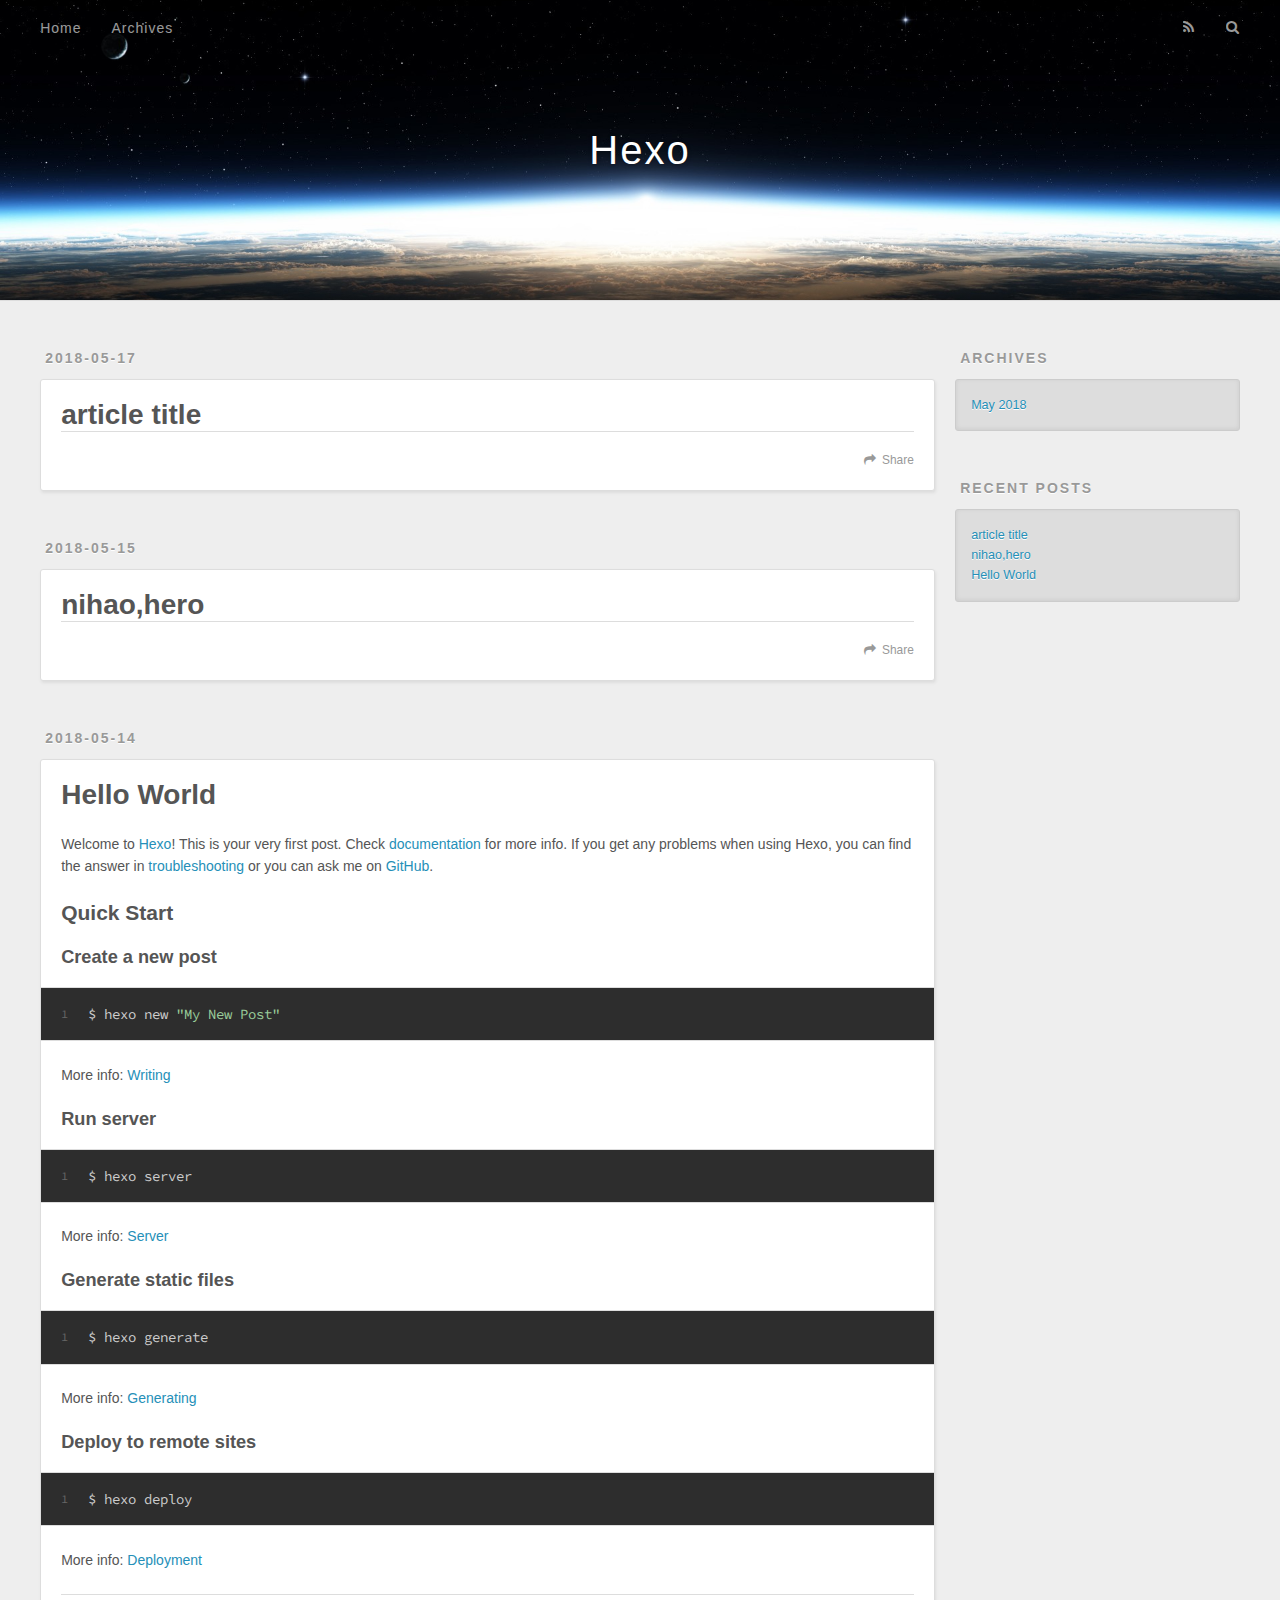
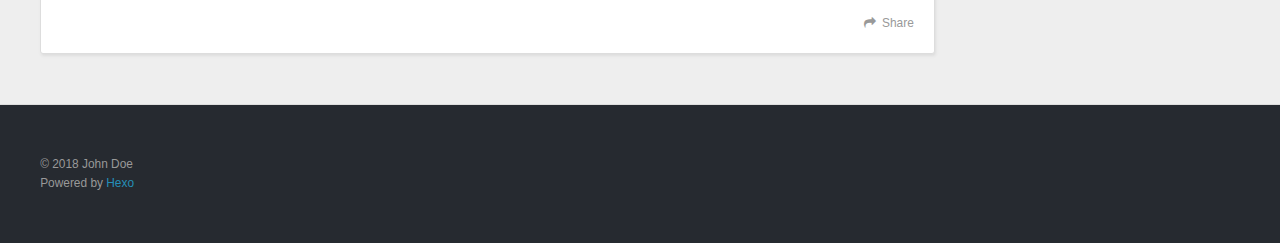
==== index.html @ 4dc3eb7e "Site updated: 2018-05-17 21:35:41" ====
<!DOCTYPE html>
<html>
<head>
  <meta charset="utf-8">
  
  <title>Hexo</title>
  <meta name="viewport" content="width=device-width, initial-scale=1, maximum-scale=1">
  <meta property="og:type" content="website">
<meta property="og:title" content="Hexo">
<meta property="og:url" content="http://yoursite.com/index.html">
<meta property="og:site_name" content="Hexo">
<meta property="og:locale" content="default">
<meta name="twitter:card" content="summary">
<meta name="twitter:title" content="Hexo">
  
    <link rel="alternate" href="/atom.xml" title="Hexo" type="application/atom+xml">
  
  
    <link rel="icon" href="/favicon.png">
  
  
    <link href="//fonts.googleapis.com/css?family=Source+Code+Pro" rel="stylesheet" type="text/css">
  
  <link rel="stylesheet" href="/css/style.css">
  

</head>

<body>
  <div id="container">
    <div id="wrap">
      <header id="header">
  <div id="banner"></div>
  <div id="header-outer" class="outer">
    <div id="header-title" class="inner">
      <h1 id="logo-wrap">
        <a href="/" id="logo">Hexo</a>
      </h1>
      
    </div>
    <div id="header-inner" class="inner">
      <nav id="main-nav">
        <a id="main-nav-toggle" class="nav-icon"></a>
        
          <a class="main-nav-link" href="/">Home</a>
        
          <a class="main-nav-link" href="/archives">Archives</a>
        
      </nav>
      <nav id="sub-nav">
        
          <a id="nav-rss-link" class="nav-icon" href="/atom.xml" title="RSS Feed"></a>
        
        <a id="nav-search-btn" class="nav-icon" title="Search"></a>
      </nav>
      <div id="search-form-wrap">
        <form action="//google.com/search" method="get" accept-charset="UTF-8" class="search-form"><input type="search" name="q" class="search-form-input" placeholder="Search"><button type="submit" class="search-form-submit">&#xF002;</button><input type="hidden" name="sitesearch" value="http://yoursite.com"></form>
      </div>
    </div>
  </div>
</header>
      <div class="outer">
        <section id="main">
  
    <article id="post-article-title" class="article article-type-post" itemscope itemprop="blogPost">
  <div class="article-meta">
    <a href="/2018/05/17/article-title/" class="article-date">
  <time datetime="2018-05-17T12:07:05.000Z" itemprop="datePublished">2018-05-17</time>
</a>
    
  </div>
  <div class="article-inner">
    
    
      <header class="article-header">
        
  
    <h1 itemprop="name">
      <a class="article-title" href="/2018/05/17/article-title/">article title</a>
    </h1>
  

      </header>
    
    <div class="article-entry" itemprop="articleBody">
      
        
      
    </div>
    <footer class="article-footer">
      <a data-url="http://yoursite.com/2018/05/17/article-title/" data-id="cjhakqesa0000q4u6wjtp9sac" class="article-share-link">Share</a>
      
      
    </footer>
  </div>
  
</article>


  
    <article id="post-nihao-hero" class="article article-type-post" itemscope itemprop="blogPost">
  <div class="article-meta">
    <a href="/2018/05/15/nihao-hero/" class="article-date">
  <time datetime="2018-05-14T16:32:30.000Z" itemprop="datePublished">2018-05-15</time>
</a>
    
  </div>
  <div class="article-inner">
    
    
      <header class="article-header">
        
  
    <h1 itemprop="name">
      <a class="article-title" href="/2018/05/15/nihao-hero/">nihao,hero</a>
    </h1>
  

      </header>
    
    <div class="article-entry" itemprop="articleBody">
      
        
      
    </div>
    <footer class="article-footer">
      <a data-url="http://yoursite.com/2018/05/15/nihao-hero/" data-id="cjhakqesp0001q4u60zevo7r4" class="article-share-link">Share</a>
      
      
    </footer>
  </div>
  
</article>


  
    <article id="post-hello-world" class="article article-type-post" itemscope itemprop="blogPost">
  <div class="article-meta">
    <a href="/2018/05/14/hello-world/" class="article-date">
  <time datetime="2018-05-14T15:52:18.350Z" itemprop="datePublished">2018-05-14</time>
</a>
    
  </div>
  <div class="article-inner">
    
    
      <header class="article-header">
        
  
    <h1 itemprop="name">
      <a class="article-title" href="/2018/05/14/hello-world/">Hello World</a>
    </h1>
  

      </header>
    
    <div class="article-entry" itemprop="articleBody">
      
        <p>Welcome to <a href="https://hexo.io/" target="_blank" rel="noopener">Hexo</a>! This is your very first post. Check <a href="https://hexo.io/docs/" target="_blank" rel="noopener">documentation</a> for more info. If you get any problems when using Hexo, you can find the answer in <a href="https://hexo.io/docs/troubleshooting.html" target="_blank" rel="noopener">troubleshooting</a> or you can ask me on <a href="https://github.com/hexojs/hexo/issues" target="_blank" rel="noopener">GitHub</a>.</p>
<h2 id="Quick-Start"><a href="#Quick-Start" class="headerlink" title="Quick Start"></a>Quick Start</h2><h3 id="Create-a-new-post"><a href="#Create-a-new-post" class="headerlink" title="Create a new post"></a>Create a new post</h3><figure class="highlight bash"><table><tr><td class="gutter"><pre><span class="line">1</span><br></pre></td><td class="code"><pre><span class="line">$ hexo new <span class="string">"My New Post"</span></span><br></pre></td></tr></table></figure>
<p>More info: <a href="https://hexo.io/docs/writing.html" target="_blank" rel="noopener">Writing</a></p>
<h3 id="Run-server"><a href="#Run-server" class="headerlink" title="Run server"></a>Run server</h3><figure class="highlight bash"><table><tr><td class="gutter"><pre><span class="line">1</span><br></pre></td><td class="code"><pre><span class="line">$ hexo server</span><br></pre></td></tr></table></figure>
<p>More info: <a href="https://hexo.io/docs/server.html" target="_blank" rel="noopener">Server</a></p>
<h3 id="Generate-static-files"><a href="#Generate-static-files" class="headerlink" title="Generate static files"></a>Generate static files</h3><figure class="highlight bash"><table><tr><td class="gutter"><pre><span class="line">1</span><br></pre></td><td class="code"><pre><span class="line">$ hexo generate</span><br></pre></td></tr></table></figure>
<p>More info: <a href="https://hexo.io/docs/generating.html" target="_blank" rel="noopener">Generating</a></p>
<h3 id="Deploy-to-remote-sites"><a href="#Deploy-to-remote-sites" class="headerlink" title="Deploy to remote sites"></a>Deploy to remote sites</h3><figure class="highlight bash"><table><tr><td class="gutter"><pre><span class="line">1</span><br></pre></td><td class="code"><pre><span class="line">$ hexo deploy</span><br></pre></td></tr></table></figure>
<p>More info: <a href="https://hexo.io/docs/deployment.html" target="_blank" rel="noopener">Deployment</a></p>

      
    </div>
    <footer class="article-footer">
      <a data-url="http://yoursite.com/2018/05/14/hello-world/" data-id="cjhakqetl0002q4u6fplwh7bh" class="article-share-link">Share</a>
      
      
    </footer>
  </div>
  
</article>


  

</section>
        
          <aside id="sidebar">
  
    

  
    

  
    
  
    
  <div class="widget-wrap">
    <h3 class="widget-title">Archives</h3>
    <div class="widget">
      <ul class="archive-list"><li class="archive-list-item"><a class="archive-list-link" href="/archives/2018/05/">May 2018</a></li></ul>
    </div>
  </div>


  
    
  <div class="widget-wrap">
    <h3 class="widget-title">Recent Posts</h3>
    <div class="widget">
      <ul>
        
          <li>
            <a href="/2018/05/17/article-title/">article title</a>
          </li>
        
          <li>
            <a href="/2018/05/15/nihao-hero/">nihao,hero</a>
          </li>
        
          <li>
            <a href="/2018/05/14/hello-world/">Hello World</a>
          </li>
        
      </ul>
    </div>
  </div>

  
</aside>
        
      </div>
      <footer id="footer">
  
  <div class="outer">
    <div id="footer-info" class="inner">
      &copy; 2018 John Doe<br>
      Powered by <a href="http://hexo.io/" target="_blank">Hexo</a>
    </div>
  </div>
</footer>
    </div>
    <nav id="mobile-nav">
  
    <a href="/" class="mobile-nav-link">Home</a>
  
    <a href="/archives" class="mobile-nav-link">Archives</a>
  
</nav>
    

<script src="//ajax.googleapis.com/ajax/libs/jquery/2.0.3/jquery.min.js"></script>


  <link rel="stylesheet" href="/fancybox/jquery.fancybox.css">
  <script src="/fancybox/jquery.fancybox.pack.js"></script>


<script src="/js/script.js"></script>

  </div>
</body>
</html>
---- css/style.css ----
body {
  width: 100%;
}
body:before,
body:after {
  content: "";
  display: table;
}
body:after {
  clear: both;
}
html,
body,
div,
span,
applet,
object,
iframe,
h1,
h2,
h3,
h4,
h5,
h6,
p,
blockquote,
pre,
a,
abbr,
acronym,
address,
big,
cite,
code,
del,
dfn,
em,
img,
ins,
kbd,
q,
s,
samp,
small,
strike,
strong,
sub,
sup,
tt,
var,
dl,
dt,
dd,
ol,
ul,
li,
fieldset,
form,
label,
legend,
table,
caption,
tbody,
tfoot,
thead,
tr,
th,
td {
  margin: 0;
  padding: 0;
  border: 0;
  outline: 0;
  font-weight: inherit;
  font-style: inherit;
  font-family: inherit;
  font-size: 100%;
  vertical-align: baseline;
}
body {
  line-height: 1;
  color: #000;
  background: #fff;
}
ol,
ul {
  list-style: none;
}
table {
  border-collapse: separate;
  border-spacing: 0;
  vertical-align: middle;
}
caption,
th,
td {
  text-align: left;
  font-weight: normal;
  vertical-align: middle;
}
a img {
  border: none;
}
input,
button {
  margin: 0;
  padding: 0;
}
input::-moz-focus-inner,
button::-moz-focus-inner {
  border: 0;
  padding: 0;
}
@font-face {
  font-family: FontAwesome;
  font-style: normal;
  font-weight: normal;
  src: url("fonts/fontawesome-webfont.eot?v=#4.0.3");
  src: url("fonts/fontawesome-webfont.eot?#iefix&v=#4.0.3") format("embedded-opentype"), url("fonts/fontawesome-webfont.woff?v=#4.0.3") format("woff"), url("fonts/fontawesome-webfont.ttf?v=#4.0.3") format("truetype"), url("fonts/fontawesome-webfont.svg#fontawesomeregular?v=#4.0.3") format("svg");
}
html,
body,
#container {
  height: 100%;
}
body {
  background: #eee;
  font: 14px "Helvetica Neue", Helvetica, Arial, sans-serif;
  -webkit-text-size-adjust: 100%;
}
.outer {
  max-width: 1220px;
  margin: 0 auto;
  padding: 0 20px;
}
.outer:before,
.outer:after {
  content: "";
  display: table;
}
.outer:after {
  clear: both;
}
.inner {
  display: inline;
  float: left;
  width: 98.33333333333333%;
  margin: 0 0.833333333333333%;
}
.left,
.alignleft {
  float: left;
}
.right,
.alignright {
  float: right;
}
.clear {
  clear: both;
}
#container {
  position: relative;
}
.mobile-nav-on {
  overflow: hidden;
}
#wrap {
  height: 100%;
  width: 100%;
  position: absolute;
  top: 0;
  left: 0;
  -webkit-transition: 0.2s ease-out;
  -moz-transition: 0.2s ease-out;
  -ms-transition: 0.2s ease-out;
  transition: 0.2s ease-out;
  z-index: 1;
  background: #eee;
}
.mobile-nav-on #wrap {
  left: 280px;
}
@media screen and (min-width: 768px) {
  #main {
    display: inline;
    float: left;
    width: 73.33333333333333%;
    margin: 0 0.833333333333333%;
  }
}
.article-date,
.article-category-link,
.archive-year,
.widget-title {
  text-decoration: none;
  text-transform: uppercase;
  letter-spacing: 2px;
  color: #999;
  margin-bottom: 1em;
  margin-left: 5px;
  line-height: 1em;
  text-shadow: 0 1px #fff;
  font-weight: bold;
}
.article-inner,
.archive-article-inner {
  background: #fff;
  -webkit-box-shadow: 1px 2px 3px #ddd;
  box-shadow: 1px 2px 3px #ddd;
  border: 1px solid #ddd;
  border-radius: 3px;
}
.article-entry h1,
.widget h1 {
  font-size: 2em;
}
.article-entry h2,
.widget h2 {
  font-size: 1.5em;
}
.article-entry h3,
.widget h3 {
  font-size: 1.3em;
}
.article-entry h4,
.widget h4 {
  font-size: 1.2em;
}
.article-entry h5,
.widget h5 {
  font-size: 1em;
}
.article-entry h6,
.widget h6 {
  font-size: 1em;
  color: #999;
}
.article-entry hr,
.widget hr {
  border: 1px dashed #ddd;
}
.article-entry strong,
.widget strong {
  font-weight: bold;
}
.article-entry em,
.widget em,
.article-entry cite,
.widget cite {
  font-style: italic;
}
.article-entry sup,
.widget sup,
.article-entry sub,
.widget sub {
  font-size: 0.75em;
  line-height: 0;
  position: relative;
  vertical-align: baseline;
}
.article-entry sup,
.widget sup {
  top: -0.5em;
}
.article-entry sub,
.widget sub {
  bottom: -0.2em;
}
.article-entry small,
.widget small {
  font-size: 0.85em;
}
.article-entry acronym,
.widget acronym,
.article-entry abbr,
.widget abbr {
  border-bottom: 1px dotted;
}
.article-entry ul,
.widget ul,
.article-entry ol,
.widget ol,
.article-entry dl,
.widget dl {
  margin: 0 20px;
  line-height: 1.6em;
}
.article-entry ul ul,
.widget ul ul,
.article-entry ol ul,
.widget ol ul,
.article-entry ul ol,
.widget ul ol,
.article-entry ol ol,
.widget ol ol {
  margin-top: 0;
  margin-bottom: 0;
}
.article-entry ul,
.widget ul {
  list-style: disc;
}
.article-entry ol,
.widget ol {
  list-style: decimal;
}
.article-entry dt,
.widget dt {
  font-weight: bold;
}
#header {
  height: 300px;
  position: relative;
  border-bottom: 1px solid #ddd;
}
#header:before,
#header:after {
  content: "";
  position: absolute;
  left: 0;
  right: 0;
  height: 40px;
}
#header:before {
  top: 0;
  background: -webkit-linear-gradient(rgba(0,0,0,0.2), transparent);
  background: -moz-linear-gradient(rgba(0,0,0,0.2), transparent);
  background: -ms-linear-gradient(rgba(0,0,0,0.2), transparent);
  background: linear-gradient(rgba(0,0,0,0.2), transparent);
}
#header:after {
  bottom: 0;
  background: -webkit-linear-gradient(transparent, rgba(0,0,0,0.2));
  background: -moz-linear-gradient(transparent, rgba(0,0,0,0.2));
  background: -ms-linear-gradient(transparent, rgba(0,0,0,0.2));
  background: linear-gradient(transparent, rgba(0,0,0,0.2));
}
#header-outer {
  height: 100%;
  position: relative;
}
#header-inner {
  position: relative;
  overflow: hidden;
}
#banner {
  position: absolute;
  top: 0;
  left: 0;
  width: 100%;
  height: 100%;
  background: url("images/banner.jpg") center #000;
  -webkit-background-size: cover;
  -moz-background-size: cover;
  background-size: cover;
  z-index: -1;
}
#header-title {
  text-align: center;
  height: 40px;
  position: absolute;
  top: 50%;
  left: 0;
  margin-top: -20px;
}
#logo,
#subtitle {
  text-decoration: none;
  color: #fff;
  font-weight: 300;
  text-shadow: 0 1px 4px rgba(0,0,0,0.3);
}
#logo {
  font-size: 40px;
  line-height: 40px;
  letter-spacing: 2px;
}
#subtitle {
  font-size: 16px;
  line-height: 16px;
  letter-spacing: 1px;
}
#subtitle-wrap {
  margin-top: 16px;
}
#main-nav {
  float: left;
  margin-left: -15px;
}
.nav-icon,
.main-nav-link {
  float: left;
  color: #fff;
  opacity: 0.6;
  text-decoration: none;
  text-shadow: 0 1px rgba(0,0,0,0.2);
  -webkit-transition: opacity 0.2s;
  -moz-transition: opacity 0.2s;
  -ms-transition: opacity 0.2s;
  transition: opacity 0.2s;
  display: block;
  padding: 20px 15px;
}
.nav-icon:hover,
.main-nav-link:hover {
  opacity: 1;
}
.nav-icon {
  font-family: FontAwesome;
  text-align: center;
  font-size: 14px;
  width: 14px;
  height: 14px;
  padding: 20px 15px;
  position: relative;
  cursor: pointer;
}
.main-nav-link {
  font-weight: 300;
  letter-spacing: 1px;
}
@media screen and (max-width: 479px) {
  .main-nav-link {
    display: none;
  }
}
#main-nav-toggle {
  display: none;
}
#main-nav-toggle:before {
  content: "\f0c9";
}
@media screen and (max-width: 479px) {
  #main-nav-toggle {
    display: block;
  }
}
#sub-nav {
  float: right;
  margin-right: -15px;
}
#nav-rss-link:before {
  content: "\f09e";
}
#nav-search-btn:before {
  content: "\f002";
}
#search-form-wrap {
  position: absolute;
  top: 15px;
  width: 150px;
  height: 30px;
  right: -150px;
  opacity: 0;
  -webkit-transition: 0.2s ease-out;
  -moz-transition: 0.2s ease-out;
  -ms-transition: 0.2s ease-out;
  transition: 0.2s ease-out;
}
#search-form-wrap.on {
  opacity: 1;
  right: 0;
}
@media screen and (max-width: 479px) {
  #search-form-wrap {
    width: 100%;
    right: -100%;
  }
}
.search-form {
  position: absolute;
  top: 0;
  left: 0;
  right: 0;
  background: #fff;
  padding: 5px 15px;
  border-radius: 15px;
  -webkit-box-shadow: 0 0 10px rgba(0,0,0,0.3);
  box-shadow: 0 0 10px rgba(0,0,0,0.3);
}
.search-form-input {
  border: none;
  background: none;
  color: #555;
  width: 100%;
  font: 13px "Helvetica Neue", Helvetica, Arial, sans-serif;
  outline: none;
}
.search-form-input::-webkit-search-results-decoration,
.search-form-input::-webkit-search-cancel-button {
  -webkit-appearance: none;
}
.search-form-submit {
  position: absolute;
  top: 50%;
  right: 10px;
  margin-top: -7px;
  font: 13px FontAwesome;
  border: none;
  background: none;
  color: #bbb;
  cursor: pointer;
}
.search-form-submit:hover,
.search-form-submit:focus {
  color: #777;
}
.article {
  margin: 50px 0;
}
.article-inner {
  overflow: hidden;
}
.article-meta:before,
.article-meta:after {
  content: "";
  display: table;
}
.article-meta:after {
  clear: both;
}
.article-date {
  float: left;
}
.article-category {
  float: left;
  line-height: 1em;
  color: #ccc;
  text-shadow: 0 1px #fff;
  margin-left: 8px;
}
.article-category:before {
  content: "\2022";
}
.article-category-link {
  margin: 0 12px 1em;
}
.article-header {
  padding: 20px 20px 0;
}
.article-title {
  text-decoration: none;
  font-size: 2em;
  font-weight: bold;
  color: #555;
  line-height: 1.1em;
  -webkit-transition: color 0.2s;
  -moz-transition: color 0.2s;
  -ms-transition: color 0.2s;
  transition: color 0.2s;
}
a.article-title:hover {
  color: #258fb8;
}
.article-entry {
  color: #555;
  padding: 0 20px;
}
.article-entry:before,
.article-entry:after {
  content: "";
  display: table;
}
.article-entry:after {
  clear: both;
}
.article-entry p,
.article-entry table {
  line-height: 1.6em;
  margin: 1.6em 0;
}
.article-entry h1,
.article-entry h2,
.article-entry h3,
.article-entry h4,
.article-entry h5,
.article-entry h6 {
  font-weight: bold;
}
.article-entry h1,
.article-entry h2,
.article-entry h3,
.article-entry h4,
.article-entry h5,
.article-entry h6 {
  line-height: 1.1em;
  margin: 1.1em 0;
}
.article-entry a {
  color: #258fb8;
  text-decoration: none;
}
.article-entry a:hover {
  text-decoration: underline;
}
.article-entry ul,
.article-entry ol,
.article-entry dl {
  margin-top: 1.6em;
  margin-bottom: 1.6em;
}
.article-entry img,
.article-entry video {
  max-width: 100%;
  height: auto;
  display: block;
  margin: auto;
}
.article-entry iframe {
  border: none;
}
.article-entry table {
  width: 100%;
  border-collapse: collapse;
  border-spacing: 0;
}
.article-entry th {
  font-weight: bold;
  border-bottom: 3px solid #ddd;
  padding-bottom: 0.5em;
}
.article-entry td {
  border-bottom: 1px solid #ddd;
  padding: 10px 0;
}
.article-entry blockquote {
  font-family: Georgia, "Times New Roman", serif;
  font-size: 1.4em;
  margin: 1.6em 20px;
  text-align: center;
}
.article-entry blockquote footer {
  font-size: 14px;
  margin: 1.6em 0;
  font-family: "Helvetica Neue", Helvetica, Arial, sans-serif;
}
.article-entry blockquote footer cite:before {
  content: "—";
  padding: 0 0.5em;
}
.article-entry .pullquote {
  text-align: left;
  width: 45%;
  margin: 0;
}
.article-entry .pullquote.left {
  margin-left: 0.5em;
  margin-right: 1em;
}
.article-entry .pullquote.right {
  margin-right: 0.5em;
  margin-left: 1em;
}
.article-entry .caption {
  color: #999;
  display: block;
  font-size: 0.9em;
  margin-top: 0.5em;
  position: relative;
  text-align: center;
}
.article-entry .video-container {
  position: relative;
  padding-top: 56.25%;
  height: 0;
  overflow: hidden;
}
.article-entry .video-container iframe,
.article-entry .video-container object,
.article-entry .video-container embed {
  position: absolute;
  top: 0;
  left: 0;
  width: 100%;
  height: 100%;
  margin-top: 0;
}
.article-more-link a {
  display: inline-block;
  line-height: 1em;
  padding: 6px 15px;
  border-radius: 15px;
  background: #eee;
  color: #999;
  text-shadow: 0 1px #fff;
  text-decoration: none;
}
.article-more-link a:hover {
  background: #258fb8;
  color: #fff;
  text-decoration: none;
  text-shadow: 0 1px #1e7293;
}
.article-footer {
  font-size: 0.85em;
  line-height: 1.6em;
  border-top: 1px solid #ddd;
  padding-top: 1.6em;
  margin: 0 20px 20px;
}
.article-footer:before,
.article-footer:after {
  content: "";
  display: table;
}
.article-footer:after {
  clear: both;
}
.article-footer a {
  color: #999;
  text-decoration: none;
}
.article-footer a:hover {
  color: #555;
}
.article-tag-list-item {
  float: left;
  margin-right: 10px;
}
.article-tag-list-link:before {
  content: "#";
}
.article-comment-link {
  float: right;
}
.article-comment-link:before {
  content: "\f075";
  font-family: FontAwesome;
  padding-right: 8px;
}
.article-share-link {
  cursor: pointer;
  float: right;
  margin-left: 20px;
}
.article-share-link:before {
  content: "\f064";
  font-family: FontAwesome;
  padding-right: 6px;
}
#article-nav {
  position: relative;
}
#article-nav:before,
#article-nav:after {
  content: "";
  display: table;
}
#article-nav:after {
  clear: both;
}
@media screen and (min-width: 768px) {
  #article-nav {
    margin: 50px 0;
  }
  #article-nav:before {
    width: 8px;
    height: 8px;
    position: absolute;
    top: 50%;
    left: 50%;
    margin-top: -4px;
    margin-left: -4px;
    content: "";
    border-radius: 50%;
    background: #ddd;
    -webkit-box-shadow: 0 1px 2px #fff;
    box-shadow: 0 1px 2px #fff;
  }
}
.article-nav-link-wrap {
  text-decoration: none;
  text-shadow: 0 1px #fff;
  color: #999;
  -webkit-box-sizing: border-box;
  -moz-box-sizing: border-box;
  box-sizing: border-box;
  margin-top: 50px;
  text-align: center;
  display: block;
}
.article-nav-link-wrap:hover {
  color: #555;
}
@media screen and (min-width: 768px) {
  .article-nav-link-wrap {
    width: 50%;
    margin-top: 0;
  }
}
@media screen and (min-width: 768px) {
  #article-nav-newer {
    float: left;
    text-align: right;
    padding-right: 20px;
  }
}
@media screen and (min-width: 768px) {
  #article-nav-older {
    float: right;
    text-align: left;
    padding-left: 20px;
  }
}
.article-nav-caption {
  text-transform: uppercase;
  letter-spacing: 2px;
  color: #ddd;
  line-height: 1em;
  font-weight: bold;
}
#article-nav-newer .article-nav-caption {
  margin-right: -2px;
}
.article-nav-title {
  font-size: 0.85em;
  line-height: 1.6em;
  margin-top: 0.5em;
}
.article-share-box {
  position: absolute;
  display: none;
  background: #fff;
  -webkit-box-shadow: 1px 2px 10px rgba(0,0,0,0.2);
  box-shadow: 1px 2px 10px rgba(0,0,0,0.2);
  border-radius: 3px;
  margin-left: -145px;
  overflow: hidden;
  z-index: 1;
}
.article-share-box.on {
  display: block;
}
.article-share-input {
  width: 100%;
  background: none;
  -webkit-box-sizing: border-box;
  -moz-box-sizing: border-box;
  box-sizing: border-box;
  font: 14px "Helvetica Neue", Helvetica, Arial, sans-serif;
  padding: 0 15px;
  color: #555;
  outline: none;
  border: 1px solid #ddd;
  border-radius: 3px 3px 0 0;
  height: 36px;
  line-height: 36px;
}
.article-share-links {
  background: #eee;
}
.article-share-links:before,
.article-share-links:after {
  content: "";
  display: table;
}
.article-share-links:after {
  clear: both;
}
.article-share-twitter,
.article-share-facebook,
.article-share-pinterest,
.article-share-google {
  width: 50px;
  height: 36px;
  display: block;
  float: left;
  position: relative;
  color: #999;
  text-shadow: 0 1px #fff;
}
.article-share-twitter:before,
.article-share-facebook:before,
.article-share-pinterest:before,
.article-share-google:before {
  font-size: 20px;
  font-family: FontAwesome;
  width: 20px;
  height: 20px;
  position: absolute;
  top: 50%;
  left: 50%;
  margin-top: -10px;
  margin-left: -10px;
  text-align: center;
}
.article-share-twitter:hover,
.article-share-facebook:hover,
.article-share-pinterest:hover,
.article-share-google:hover {
  color: #fff;
}
.article-share-twitter:before {
  content: "\f099";
}
.article-share-twitter:hover {
  background: #00aced;
  text-shadow: 0 1px #008abe;
}
.article-share-facebook:before {
  content: "\f09a";
}
.article-share-facebook:hover {
  background: #3b5998;
  text-shadow: 0 1px #2f477a;
}
.article-share-pinterest:before {
  content: "\f0d2";
}
.article-share-pinterest:hover {
  background: #cb2027;
  text-shadow: 0 1px #a21a1f;
}
.article-share-google:before {
  content: "\f0d5";
}
.article-share-google:hover {
  background: #dd4b39;
  text-shadow: 0 1px #be3221;
}
.article-gallery {
  background: #000;
  position: relative;
}
.article-gallery-photos {
  position: relative;
  overflow: hidden;
}
.article-gallery-img {
  display: none;
  max-width: 100%;
}
.article-gallery-img:first-child {
  display: block;
}
.article-gallery-img.loaded {
  position: absolute;
  display: block;
}
.article-gallery-img img {
  display: block;
  max-width: 100%;
  margin: 0 auto;
}
#comments {
  background: #fff;
  -webkit-box-shadow: 1px 2px 3px #ddd;
  box-shadow: 1px 2px 3px #ddd;
  padding: 20px;
  border: 1px solid #ddd;
  border-radius: 3px;
  margin: 50px 0;
}
#comments a {
  color: #258fb8;
}
.archives-wrap {
  margin: 50px 0;
}
.archives:before,
.archives:after {
  content: "";
  display: table;
}
.archives:after {
  clear: both;
}
.archive-year-wrap {
  margin-bottom: 1em;
}
.archives {
  -webkit-column-gap: 10px;
  -moz-column-gap: 10px;
  column-gap: 10px;
}
@media screen and (min-width: 480px) and (max-width: 767px) {
  .archives {
    -webkit-column-count: 2;
    -moz-column-count: 2;
    column-count: 2;
  }
}
@media screen and (min-width: 768px) {
  .archives {
    -webkit-column-count: 3;
    -moz-column-count: 3;
    column-count: 3;
  }
}
.archive-article {
  -webkit-column-break-inside: avoid;
  page-break-inside: avoid;
  overflow: hidden;
  break-inside: avoid-column;
}
.archive-article-inner {
  padding: 10px;
  margin-bottom: 15px;
}
.archive-article-title {
  text-decoration: none;
  font-weight: bold;
  color: #555;
  -webkit-transition: color 0.2s;
  -moz-transition: color 0.2s;
  -ms-transition: color 0.2s;
  transition: color 0.2s;
  line-height: 1.6em;
}
.archive-article-title:hover {
  color: #258fb8;
}
.archive-article-footer {
  margin-top: 1em;
}
.archive-article-date {
  color: #999;
  text-decoration: none;
  font-size: 0.85em;
  line-height: 1em;
  margin-bottom: 0.5em;
  display: block;
}
#page-nav {
  margin: 50px auto;
  background: #fff;
  -webkit-box-shadow: 1px 2px 3px #ddd;
  box-shadow: 1px 2px 3px #ddd;
  border: 1px solid #ddd;
  border-radius: 3px;
  text-align: center;
  color: #999;
  overflow: hidden;
}
#page-nav:before,
#page-nav:after {
  content: "";
  display: table;
}
#page-nav:after {
  clear: both;
}
#page-nav a,
#page-nav span {
  padding: 10px 20px;
  line-height: 1;
  height: 2ex;
}
#page-nav a {
  color: #999;
  text-decoration: none;
}
#page-nav a:hover {
  background: #999;
  color: #fff;
}
#page-nav .prev {
  float: left;
}
#page-nav .next {
  float: right;
}
#page-nav .page-number {
  display: inline-block;
}
@media screen and (max-width: 479px) {
  #page-nav .page-number {
    display: none;
  }
}
#page-nav .current {
  color: #555;
  font-weight: bold;
}
#page-nav .space {
  color: #ddd;
}
#footer {
  background: #262a30;
  padding: 50px 0;
  border-top: 1px solid #ddd;
  color: #999;
}
#footer a {
  color: #258fb8;
  text-decoration: none;
}
#footer a:hover {
  text-decoration: underline;
}
#footer-info {
  line-height: 1.6em;
  font-size: 0.85em;
}
.article-entry pre,
.article-entry .highlight {
  background: #2d2d2d;
  margin: 0 -20px;
  padding: 15px 20px;
  border-style: solid;
  border-color: #ddd;
  border-width: 1px 0;
  overflow: auto;
  color: #ccc;
  line-height: 22.400000000000002px;
}
.article-entry .highlight .gutter pre,
.article-entry .gist .gist-file .gist-data .line-numbers {
  color: #666;
  font-size: 0.85em;
}
.article-entry pre,
.article-entry code {
  font-family: "Source Code Pro", Consolas, Monaco, Menlo, Consolas, monospace;
}
.article-entry code {
  background: #eee;
  text-shadow: 0 1px #fff;
  padding: 0 0.3em;
}
.article-entry pre code {
  background: none;
  text-shadow: none;
  padding: 0;
}
.article-entry .highlight pre {
  border: none;
  margin: 0;
  padding: 0;
}
.article-entry .highlight table {
  margin: 0;
  width: auto;
}
.article-entry .highlight td {
  border: none;
  padding: 0;
}
.article-entry .highlight figcaption {
  font-size: 0.85em;
  color: #999;
  line-height: 1em;
  margin-bottom: 1em;
}
.article-entry .highlight figcaption:before,
.article-entry .highlight figcaption:after {
  content: "";
  display: table;
}
.article-entry .highlight figcaption:after {
  clear: both;
}
.article-entry .highlight figcaption a {
  float: right;
}
.article-entry .highlight .gutter pre {
  text-align: right;
  padding-right: 20px;
}
.article-entry .highlight .line {
  height: 22.400000000000002px;
}
.article-entry .highlight .line.marked {
  background: #515151;
}
.article-entry .gist {
  margin: 0 -20px;
  border-style: solid;
  border-color: #ddd;
  border-width: 1px 0;
  background: #2d2d2d;
  padding: 15px 20px 15px 0;
}
.article-entry .gist .gist-file {
  border: none;
  font-family: "Source Code Pro", Consolas, Monaco, Menlo, Consolas, monospace;
  margin: 0;
}
.article-entry .gist .gist-file .gist-data {
  background: none;
  border: none;
}
.article-entry .gist .gist-file .gist-data .line-numbers {
  background: none;
  border: none;
  padding: 0 20px 0 0;
}
.article-entry .gist .gist-file .gist-data .line-data {
  padding: 0 !important;
}
.article-entry .gist .gist-file .highlight {
  margin: 0;
  padding: 0;
  border: none;
}
.article-entry .gist .gist-file .gist-meta {
  background: #2d2d2d;
  color: #999;
  font: 0.85em "Helvetica Neue", Helvetica, Arial, sans-serif;
  text-shadow: 0 0;
  padding: 0;
  margin-top: 1em;
  margin-left: 20px;
}
.article-entry .gist .gist-file .gist-meta a {
  color: #258fb8;
  font-weight: normal;
}
.article-entry .gist .gist-file .gist-meta a:hover {
  text-decoration: underline;
}
pre .comment,
pre .title {
  color: #999;
}
pre .variable,
pre .attribute,
pre .tag,
pre .regexp,
pre .ruby .constant,
pre .xml .tag .title,
pre .xml .pi,
pre .xml .doctype,
pre .html .doctype,
pre .css .id,
pre .css .class,
pre .css .pseudo {
  color: #f2777a;
}
pre .number,
pre .preprocessor,
pre .built_in,
pre .literal,
pre .params,
pre .constant {
  color: #f99157;
}
pre .class,
pre .ruby .class .title,
pre .css .rules .attribute {
  color: #9c9;
}
pre .string,
pre .value,
pre .inheritance,
pre .header,
pre .ruby .symbol,
pre .xml .cdata {
  color: #9c9;
}
pre .css .hexcolor {
  color: #6cc;
}
pre .function,
pre .python .decorator,
pre .python .title,
pre .ruby .function .title,
pre .ruby .title .keyword,
pre .perl .sub,
pre .javascript .title,
pre .coffeescript .title {
  color: #69c;
}
pre .keyword,
pre .javascript .function {
  color: #c9c;
}
@media screen and (max-width: 479px) {
  #mobile-nav {
    position: absolute;
    top: 0;
    left: 0;
    width: 280px;
    height: 100%;
    background: #191919;
    border-right: 1px solid #fff;
  }
}
@media screen and (max-width: 479px) {
  .mobile-nav-link {
    display: block;
    color: #999;
    text-decoration: none;
    padding: 15px 20px;
    font-weight: bold;
  }
  .mobile-nav-link:hover {
    color: #fff;
  }
}
@media screen and (min-width: 768px) {
  #sidebar {
    display: inline;
    float: left;
    width: 23.333333333333332%;
    margin: 0 0.833333333333333%;
  }
}
.widget-wrap {
  margin: 50px 0;
}
.widget {
  color: #777;
  text-shadow: 0 1px #fff;
  background: #ddd;
  -webkit-box-shadow: 0 -1px 4px #ccc inset;
  box-shadow: 0 -1px 4px #ccc inset;
  border: 1px solid #ccc;
  padding: 15px;
  border-radius: 3px;
}
.widget a {
  color: #258fb8;
  text-decoration: none;
}
.widget a:hover {
  text-decoration: underline;
}
.widget ul ul,
.widget ol ul,
.widget dl ul,
.widget ul ol,
.widget ol ol,
.widget dl ol,
.widget ul dl,
.widget ol dl,
.widget dl dl {
  margin-left: 15px;
  list-style: disc;
}
.widget {
  line-height: 1.6em;
  word-wrap: break-word;
  font-size: 0.9em;
}
.widget ul,
.widget ol {
  list-style: none;
  margin: 0;
}
.widget ul ul,
.widget ol ul,
.widget ul ol,
.widget ol ol {
  margin: 0 20px;
}
.widget ul ul,
.widget ol ul {
  list-style: disc;
}
.widget ul ol,
.widget ol ol {
  list-style: decimal;
}
.category-list-count,
.tag-list-count,
.archive-list-count {
  padding-left: 5px;
  color: #999;
  font-size: 0.85em;
}
.category-list-count:before,
.tag-list-count:before,
.archive-list-count:before {
  content: "(";
}
.category-list-count:after,
.tag-list-count:after,
.archive-list-count:after {
  content: ")";
}
.tagcloud a {
  margin-right: 5px;
  display: inline-block;
}
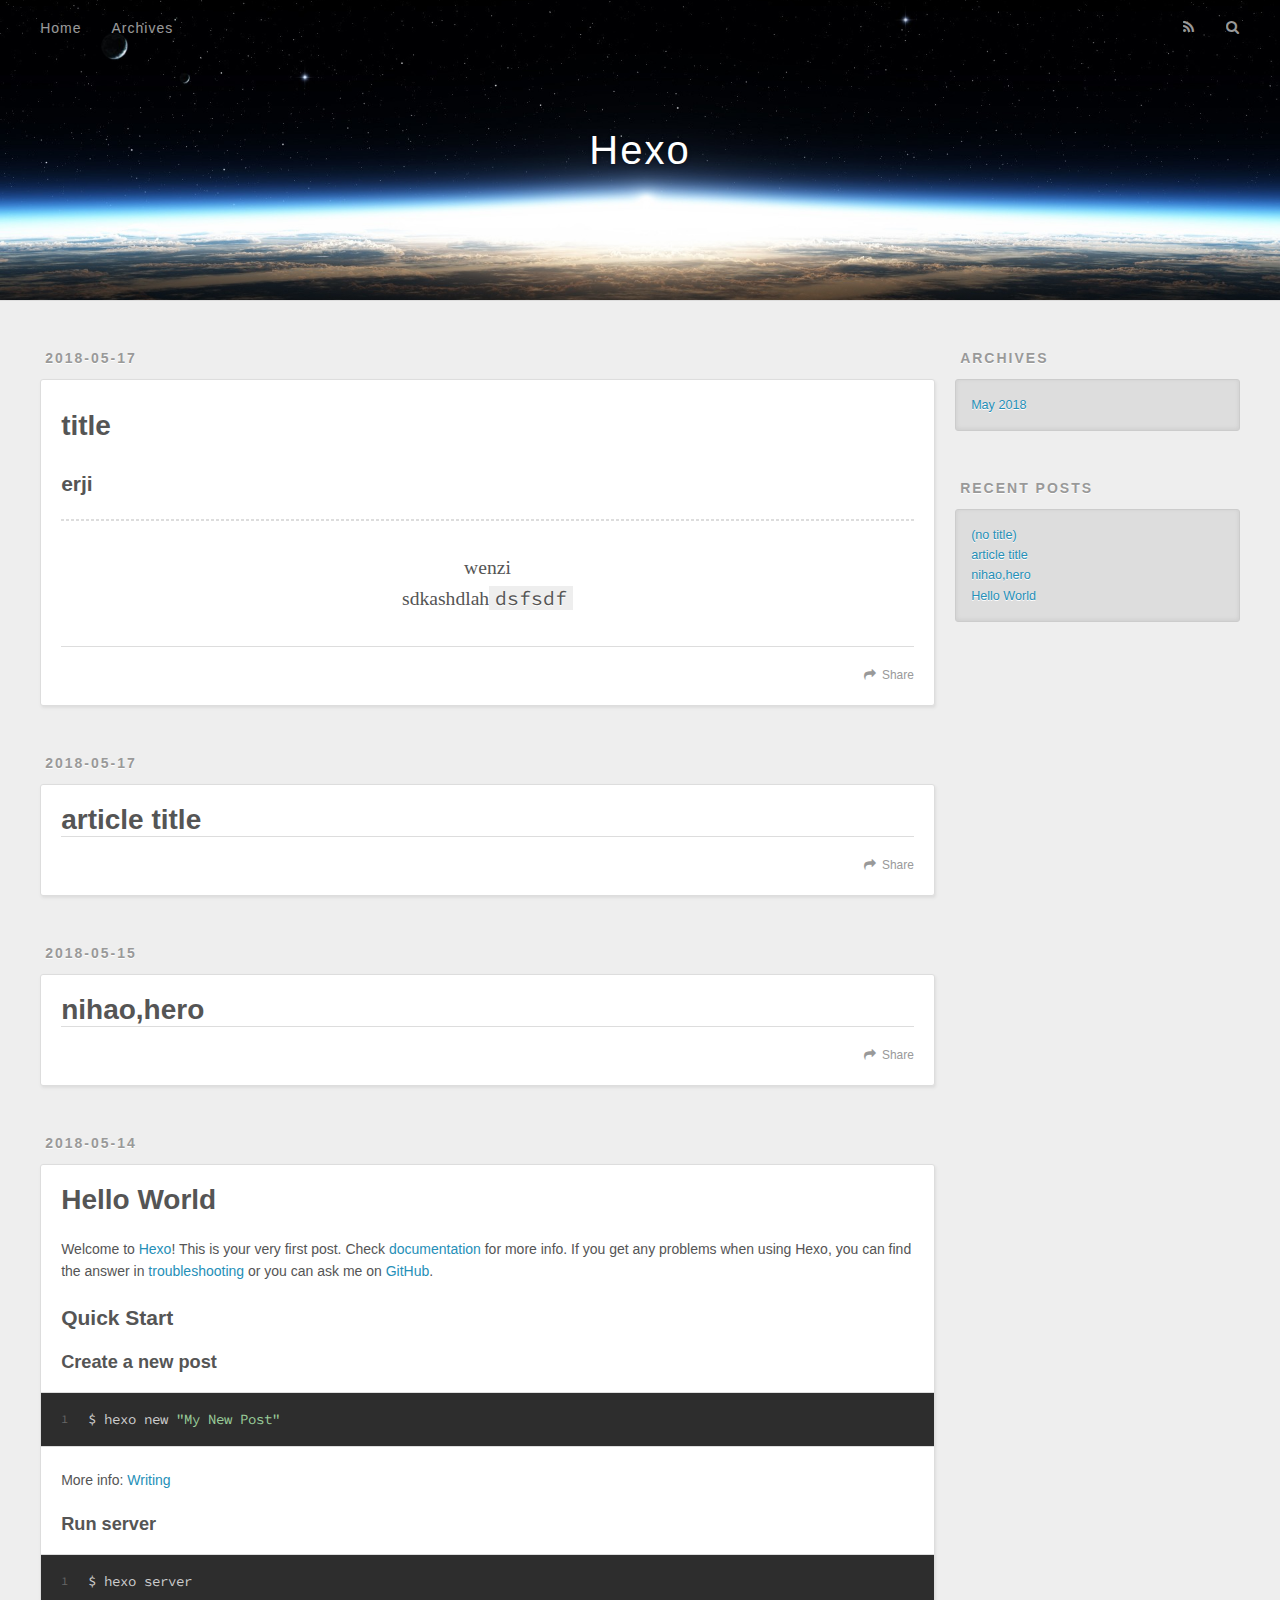
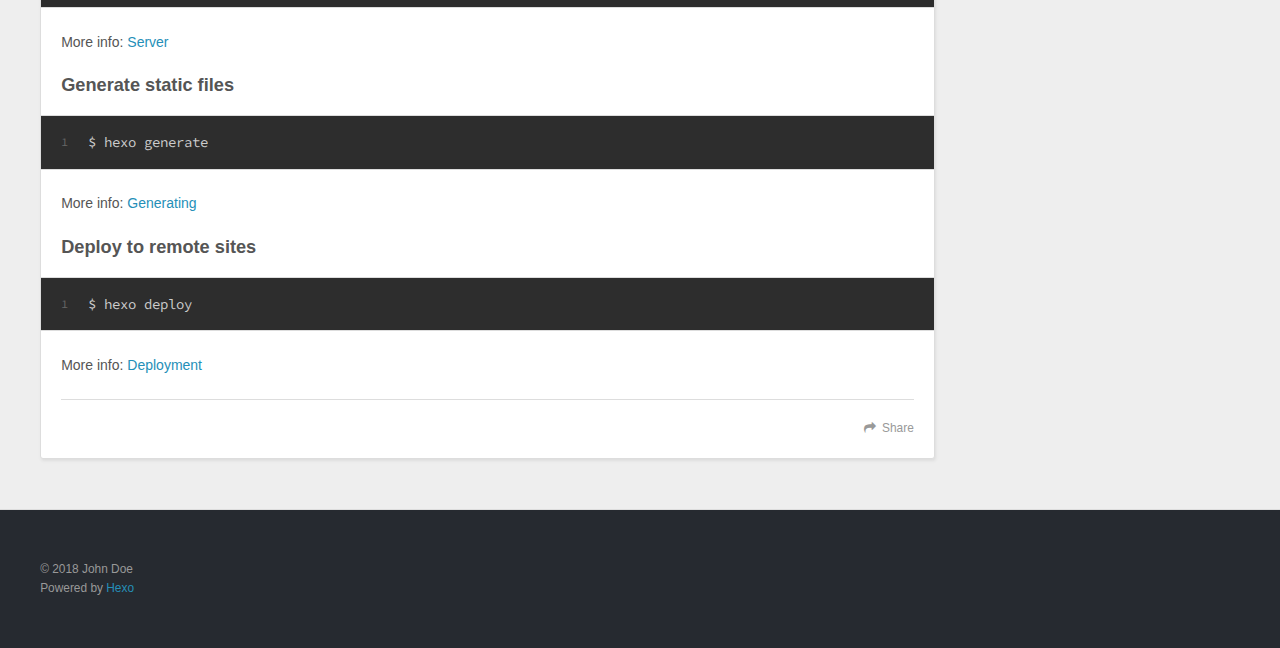
==== commit 27ea0b1e: "Site updated: 2018-05-17 21:46:17" ====
--- a/index.html
+++ b/index.html
@@ -62,6 +62,36 @@
       <div class="outer">
         <section id="main">
   
+    <article id="post-new file" class="article article-type-post" itemscope itemprop="blogPost">
+  <div class="article-meta">
+    <a href="/2018/05/17/new file/" class="article-date">
+  <time datetime="2018-05-17T13:44:23.702Z" itemprop="datePublished">2018-05-17</time>
+</a>
+    
+  </div>
+  <div class="article-inner">
+    
+    
+    <div class="article-entry" itemprop="articleBody">
+      
+        <h1 id="title"><a href="#title" class="headerlink" title="title"></a>title</h1><h2 id="erji"><a href="#erji" class="headerlink" title="erji"></a>erji</h2><hr>
+<blockquote>
+<p>wenzi<br>sdkashdlah<code>dsfsdf</code></p>
+</blockquote>
+
+      
+    </div>
+    <footer class="article-footer">
+      <a data-url="http://yoursite.com/2018/05/17/new file/" data-id="cjhal92ox000284u6gkevmzmi" class="article-share-link">Share</a>
+      
+      
+    </footer>
+  </div>
+  
+</article>
+
+
+  
     <article id="post-article-title" class="article article-type-post" itemscope itemprop="blogPost">
   <div class="article-meta">
     <a href="/2018/05/17/article-title/" class="article-date">
@@ -88,7 +118,7 @@
       
     </div>
     <footer class="article-footer">
-      <a data-url="http://yoursite.com/2018/05/17/article-title/" data-id="cjhakqesa0000q4u6wjtp9sac" class="article-share-link">Share</a>
+      <a data-url="http://yoursite.com/2018/05/17/article-title/" data-id="cjhal92on000084u61xyvcnx2" class="article-share-link">Share</a>
       
       
     </footer>
@@ -124,7 +154,7 @@
       
     </div>
     <footer class="article-footer">
-      <a data-url="http://yoursite.com/2018/05/15/nihao-hero/" data-id="cjhakqesp0001q4u60zevo7r4" class="article-share-link">Share</a>
+      <a data-url="http://yoursite.com/2018/05/15/nihao-hero/" data-id="cjhal92oz000384u6z7x1p6xg" class="article-share-link">Share</a>
       
       
     </footer>
@@ -169,7 +199,7 @@
       
     </div>
     <footer class="article-footer">
-      <a data-url="http://yoursite.com/2018/05/14/hello-world/" data-id="cjhakqetl0002q4u6fplwh7bh" class="article-share-link">Share</a>
+      <a data-url="http://yoursite.com/2018/05/14/hello-world/" data-id="cjhal92ot000184u61bmr5b59" class="article-share-link">Share</a>
       
       
     </footer>
@@ -209,6 +239,10 @@
       <ul>
         
           <li>
+            <a href="/2018/05/17/new file/">(no title)</a>
+          </li>
+        
+          <li>
             <a href="/2018/05/17/article-title/">article title</a>
           </li>
         
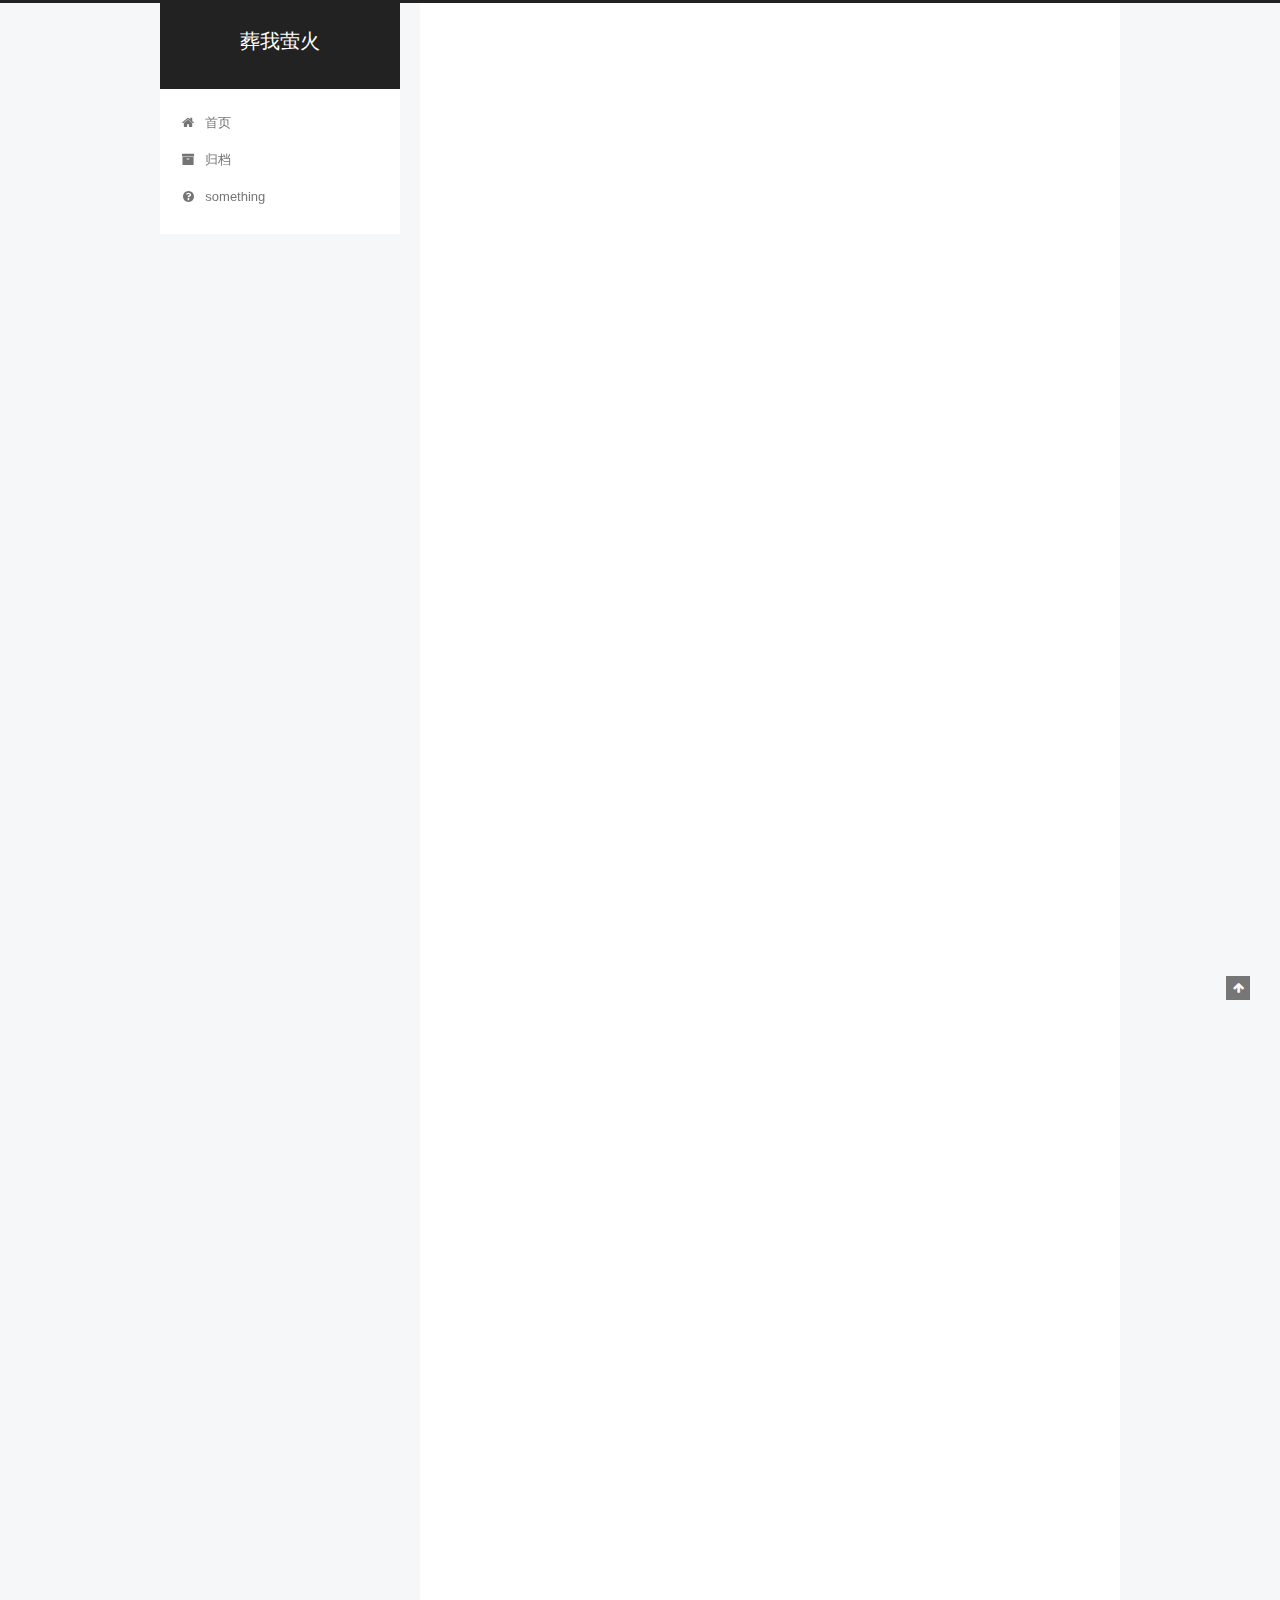
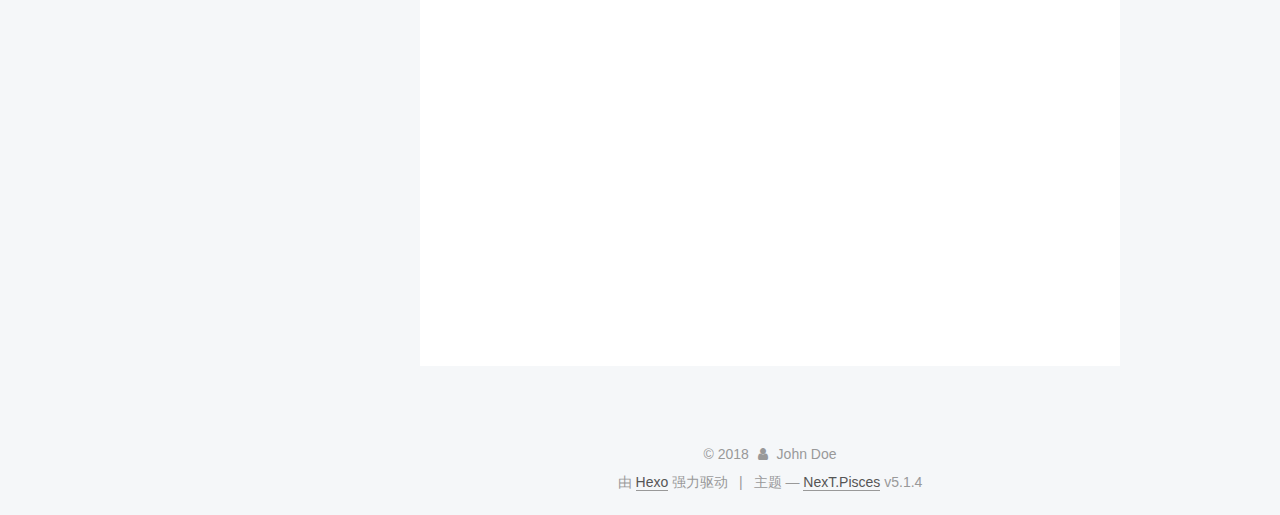
==== commit c48667a4: "Site updated: 2018-05-17 23:15:27" ====
--- a/index.html
+++ b/index.html
@@ -1,192 +1,677 @@
 <!DOCTYPE html>
-<html>
+
+
+
+  
+
+
+<html class="theme-next pisces use-motion" lang="zh-Hans">
 <head>
-  <meta charset="utf-8">
-  
-  <title>Hexo</title>
-  <meta name="viewport" content="width=device-width, initial-scale=1, maximum-scale=1">
-  <meta property="og:type" content="website">
-<meta property="og:title" content="Hexo">
+  <meta charset="UTF-8"/>
+<meta http-equiv="X-UA-Compatible" content="IE=edge" />
+<meta name="viewport" content="width=device-width, initial-scale=1, maximum-scale=1"/>
+<meta name="theme-color" content="#222">
+
+
+
+
+
+
+
+
+
+<meta http-equiv="Cache-Control" content="no-transform" />
+<meta http-equiv="Cache-Control" content="no-siteapp" />
+
+
+
+
+
+
+
+
+
+
+
+
+
+
+
+
+  
+  
+  <link href="/lib/fancybox/source/jquery.fancybox.css?v=2.1.5" rel="stylesheet" type="text/css" />
+
+
+
+
+
+
+
+<link href="/lib/font-awesome/css/font-awesome.min.css?v=4.6.2" rel="stylesheet" type="text/css" />
+
+<link href="/css/main.css?v=5.1.4" rel="stylesheet" type="text/css" />
+
+
+  <link rel="apple-touch-icon" sizes="180x180" href="/images/apple-touch-icon-next.png?v=5.1.4">
+
+
+  <link rel="icon" type="image/png" sizes="32x32" href="/images/favicon-32x32-next.png?v=5.1.4">
+
+
+  <link rel="icon" type="image/png" sizes="16x16" href="/images/favicon-16x16-next.png?v=5.1.4">
+
+
+  <link rel="mask-icon" href="/images/logo.svg?v=5.1.4" color="#222">
+
+
+
+
+
+  <meta name="keywords" content="Hexo, NexT" />
+
+
+
+
+
+
+
+
+
+
+<meta property="og:type" content="website">
+<meta property="og:title" content="葬我萤火">
 <meta property="og:url" content="http://yoursite.com/index.html">
-<meta property="og:site_name" content="Hexo">
-<meta property="og:locale" content="default">
+<meta property="og:site_name" content="葬我萤火">
+<meta property="og:locale" content="zh-Hans">
 <meta name="twitter:card" content="summary">
-<meta name="twitter:title" content="Hexo">
-  
-    <link rel="alternate" href="/atom.xml" title="Hexo" type="application/atom+xml">
-  
-  
-    <link rel="icon" href="/favicon.png">
-  
-  
-    <link href="//fonts.googleapis.com/css?family=Source+Code+Pro" rel="stylesheet" type="text/css">
-  
-  <link rel="stylesheet" href="/css/style.css">
-  
+<meta name="twitter:title" content="葬我萤火">
+
+
+
+<script type="text/javascript" id="hexo.configurations">
+  var NexT = window.NexT || {};
+  var CONFIG = {
+    root: '/',
+    scheme: 'Pisces',
+    version: '5.1.4',
+    sidebar: {"position":"left","display":"post","offset":12,"b2t":false,"scrollpercent":false,"onmobile":false},
+    fancybox: true,
+    tabs: true,
+    motion: {"enable":true,"async":false,"transition":{"post_block":"fadeIn","post_header":"slideDownIn","post_body":"slideDownIn","coll_header":"slideLeftIn","sidebar":"slideUpIn"}},
+    duoshuo: {
+      userId: '0',
+      author: '博主'
+    },
+    algolia: {
+      applicationID: '',
+      apiKey: '',
+      indexName: '',
+      hits: {"per_page":10},
+      labels: {"input_placeholder":"Search for Posts","hits_empty":"We didn't find any results for the search: ${query}","hits_stats":"${hits} results found in ${time} ms"}
+    }
+  };
+</script>
+
+
+
+  <link rel="canonical" href="http://yoursite.com/"/>
+
+
+
+
+
+  <title>葬我萤火</title>
+  
+
+
+
+
+
+
+
 
 </head>
 
-<body>
-  <div id="container">
-    <div id="wrap">
-      <header id="header">
-  <div id="banner"></div>
-  <div id="header-outer" class="outer">
-    <div id="header-title" class="inner">
-      <h1 id="logo-wrap">
-        <a href="/" id="logo">Hexo</a>
-      </h1>
-      
+<body itemscope itemtype="http://schema.org/WebPage" lang="zh-Hans">
+
+  
+  
+    
+  
+
+  <div class="container sidebar-position-left 
+  page-home">
+    <div class="headband"></div>
+
+    <header id="header" class="header" itemscope itemtype="http://schema.org/WPHeader">
+      <div class="header-inner"><div class="site-brand-wrapper">
+  <div class="site-meta ">
+    
+
+    <div class="custom-logo-site-title">
+      <a href="/"  class="brand" rel="start">
+        <span class="logo-line-before"><i></i></span>
+        <span class="site-title">葬我萤火</span>
+        <span class="logo-line-after"><i></i></span>
+      </a>
     </div>
-    <div id="header-inner" class="inner">
-      <nav id="main-nav">
-        <a id="main-nav-toggle" class="nav-icon"></a>
-        
-          <a class="main-nav-link" href="/">Home</a>
-        
-          <a class="main-nav-link" href="/archives">Archives</a>
-        
-      </nav>
-      <nav id="sub-nav">
-        
-          <a id="nav-rss-link" class="nav-icon" href="/atom.xml" title="RSS Feed"></a>
-        
-        <a id="nav-search-btn" class="nav-icon" title="Search"></a>
-      </nav>
-      <div id="search-form-wrap">
-        <form action="//google.com/search" method="get" accept-charset="UTF-8" class="search-form"><input type="search" name="q" class="search-form-input" placeholder="Search"><button type="submit" class="search-form-submit">&#xF002;</button><input type="hidden" name="sitesearch" value="http://yoursite.com"></form>
-      </div>
-    </div>
+      
+        <p class="site-subtitle"></p>
+      
   </div>
-</header>
-      <div class="outer">
-        <section id="main">
-  
-    <article id="post-new file" class="article article-type-post" itemscope itemprop="blogPost">
-  <div class="article-meta">
-    <a href="/2018/05/17/new file/" class="article-date">
-  <time datetime="2018-05-17T13:44:23.702Z" itemprop="datePublished">2018-05-17</time>
-</a>
-    
+
+  <div class="site-nav-toggle">
+    <button>
+      <span class="btn-bar"></span>
+      <span class="btn-bar"></span>
+      <span class="btn-bar"></span>
+    </button>
   </div>
-  <div class="article-inner">
-    
-    
-    <div class="article-entry" itemprop="articleBody">
-      
-        <h1 id="title"><a href="#title" class="headerlink" title="title"></a>title</h1><h2 id="erji"><a href="#erji" class="headerlink" title="erji"></a>erji</h2><hr>
+</div>
+
+<nav class="site-nav">
+  
+
+  
+    <ul id="menu" class="menu">
+      
+        
+        <li class="menu-item menu-item-home">
+          <a href="/" rel="section">
+            
+              <i class="menu-item-icon fa fa-fw fa-home"></i> <br />
+            
+            首页
+          </a>
+        </li>
+      
+        
+        <li class="menu-item menu-item-archives">
+          <a href="/archives/" rel="section">
+            
+              <i class="menu-item-icon fa fa-fw fa-archive"></i> <br />
+            
+            归档
+          </a>
+        </li>
+      
+        
+        <li class="menu-item menu-item-something">
+          <a href="/something" rel="section">
+            
+              <i class="menu-item-icon fa fa-fw fa-question-circle"></i> <br />
+            
+            something
+          </a>
+        </li>
+      
+
+      
+    </ul>
+  
+
+  
+</nav>
+
+
+
+ </div>
+    </header>
+
+    <main id="main" class="main">
+      <div class="main-inner">
+        <div class="content-wrap">
+          <div id="content" class="content">
+            
+  <section id="posts" class="posts-expand">
+    
+      
+
+  
+
+  
+  
+  
+
+  <article class="post post-type-normal" itemscope itemtype="http://schema.org/Article">
+  
+  
+  
+  <div class="post-block">
+    <link itemprop="mainEntityOfPage" href="http://yoursite.com/2018/05/17/new file/">
+
+    <span hidden itemprop="author" itemscope itemtype="http://schema.org/Person">
+      <meta itemprop="name" content="John Doe">
+      <meta itemprop="description" content="">
+      <meta itemprop="image" content="/images/touxiang.jpg">
+    </span>
+
+    <span hidden itemprop="publisher" itemscope itemtype="http://schema.org/Organization">
+      <meta itemprop="name" content="葬我萤火">
+    </span>
+
+    
+      <header class="post-header">
+
+        
+        
+          <h1 class="post-title" itemprop="name headline">
+                
+                <a class="post-title-link" href="/2018/05/17/new file/" itemprop="url">未命名</a></h1>
+        
+
+        <div class="post-meta">
+          <span class="post-time">
+            
+              <span class="post-meta-item-icon">
+                <i class="fa fa-calendar-o"></i>
+              </span>
+              
+                <span class="post-meta-item-text">发表于</span>
+              
+              <time title="创建于" itemprop="dateCreated datePublished" datetime="2018-05-17T21:44:23+08:00">
+                2018-05-17
+              </time>
+            
+
+            
+
+            
+          </span>
+
+          
+
+          
+            
+          
+
+          
+          
+
+          
+
+          
+
+          
+
+        </div>
+      </header>
+    
+
+    
+    
+    
+    <div class="post-body" itemprop="articleBody">
+
+      
+      
+
+      
+        
+          
+            <h1 id="title"><a href="#title" class="headerlink" title="title"></a>title</h1><h2 id="erji"><a href="#erji" class="headerlink" title="erji"></a>erji</h2><hr>
 <blockquote>
 <p>wenzi<br>sdkashdlah<code>dsfsdf</code></p>
 </blockquote>
 
+          
+        
       
     </div>
-    <footer class="article-footer">
-      <a data-url="http://yoursite.com/2018/05/17/new file/" data-id="cjhal92ox000284u6gkevmzmi" class="article-share-link">Share</a>
-      
+    
+    
+    
+
+    
+
+    
+
+    
+
+    <footer class="post-footer">
+      
+
+      
+
+      
+
+      
+      
+        <div class="post-eof"></div>
       
     </footer>
   </div>
   
-</article>
-
-
-  
-    <article id="post-article-title" class="article article-type-post" itemscope itemprop="blogPost">
-  <div class="article-meta">
-    <a href="/2018/05/17/article-title/" class="article-date">
-  <time datetime="2018-05-17T12:07:05.000Z" itemprop="datePublished">2018-05-17</time>
-</a>
-    
-  </div>
-  <div class="article-inner">
-    
-    
-      <header class="article-header">
-        
-  
-    <h1 itemprop="name">
-      <a class="article-title" href="/2018/05/17/article-title/">article title</a>
-    </h1>
-  
-
+  
+  
+  </article>
+
+
+    
+      
+
+  
+
+  
+  
+  
+
+  <article class="post post-type-normal" itemscope itemtype="http://schema.org/Article">
+  
+  
+  
+  <div class="post-block">
+    <link itemprop="mainEntityOfPage" href="http://yoursite.com/2018/05/17/article-title/">
+
+    <span hidden itemprop="author" itemscope itemtype="http://schema.org/Person">
+      <meta itemprop="name" content="John Doe">
+      <meta itemprop="description" content="">
+      <meta itemprop="image" content="/images/touxiang.jpg">
+    </span>
+
+    <span hidden itemprop="publisher" itemscope itemtype="http://schema.org/Organization">
+      <meta itemprop="name" content="葬我萤火">
+    </span>
+
+    
+      <header class="post-header">
+
+        
+        
+          <h1 class="post-title" itemprop="name headline">
+                
+                <a class="post-title-link" href="/2018/05/17/article-title/" itemprop="url">article title</a></h1>
+        
+
+        <div class="post-meta">
+          <span class="post-time">
+            
+              <span class="post-meta-item-icon">
+                <i class="fa fa-calendar-o"></i>
+              </span>
+              
+                <span class="post-meta-item-text">发表于</span>
+              
+              <time title="创建于" itemprop="dateCreated datePublished" datetime="2018-05-17T20:07:05+08:00">
+                2018-05-17
+              </time>
+            
+
+            
+
+            
+          </span>
+
+          
+
+          
+            
+          
+
+          
+          
+
+          
+
+          
+
+          
+
+        </div>
       </header>
     
-    <div class="article-entry" itemprop="articleBody">
-      
+
+    
+    
+    
+    <div class="post-body" itemprop="articleBody">
+
+      
+      
+
+      
+        
+          
+            
+          
         
       
     </div>
-    <footer class="article-footer">
-      <a data-url="http://yoursite.com/2018/05/17/article-title/" data-id="cjhal92on000084u61xyvcnx2" class="article-share-link">Share</a>
-      
+    
+    
+    
+
+    
+
+    
+
+    
+
+    <footer class="post-footer">
+      
+
+      
+
+      
+
+      
+      
+        <div class="post-eof"></div>
       
     </footer>
   </div>
   
-</article>
-
-
-  
-    <article id="post-nihao-hero" class="article article-type-post" itemscope itemprop="blogPost">
-  <div class="article-meta">
-    <a href="/2018/05/15/nihao-hero/" class="article-date">
-  <time datetime="2018-05-14T16:32:30.000Z" itemprop="datePublished">2018-05-15</time>
-</a>
-    
-  </div>
-  <div class="article-inner">
-    
-    
-      <header class="article-header">
-        
-  
-    <h1 itemprop="name">
-      <a class="article-title" href="/2018/05/15/nihao-hero/">nihao,hero</a>
-    </h1>
-  
-
+  
+  
+  </article>
+
+
+    
+      
+
+  
+
+  
+  
+  
+
+  <article class="post post-type-normal" itemscope itemtype="http://schema.org/Article">
+  
+  
+  
+  <div class="post-block">
+    <link itemprop="mainEntityOfPage" href="http://yoursite.com/2018/05/15/nihao-hero/">
+
+    <span hidden itemprop="author" itemscope itemtype="http://schema.org/Person">
+      <meta itemprop="name" content="John Doe">
+      <meta itemprop="description" content="">
+      <meta itemprop="image" content="/images/touxiang.jpg">
+    </span>
+
+    <span hidden itemprop="publisher" itemscope itemtype="http://schema.org/Organization">
+      <meta itemprop="name" content="葬我萤火">
+    </span>
+
+    
+      <header class="post-header">
+
+        
+        
+          <h1 class="post-title" itemprop="name headline">
+                
+                <a class="post-title-link" href="/2018/05/15/nihao-hero/" itemprop="url">nihao,hero</a></h1>
+        
+
+        <div class="post-meta">
+          <span class="post-time">
+            
+              <span class="post-meta-item-icon">
+                <i class="fa fa-calendar-o"></i>
+              </span>
+              
+                <span class="post-meta-item-text">发表于</span>
+              
+              <time title="创建于" itemprop="dateCreated datePublished" datetime="2018-05-15T00:32:30+08:00">
+                2018-05-15
+              </time>
+            
+
+            
+
+            
+          </span>
+
+          
+
+          
+            
+          
+
+          
+          
+
+          
+
+          
+
+          
+
+        </div>
       </header>
     
-    <div class="article-entry" itemprop="articleBody">
-      
+
+    
+    
+    
+    <div class="post-body" itemprop="articleBody">
+
+      
+      
+
+      
+        
+          
+            
+          
         
       
     </div>
-    <footer class="article-footer">
-      <a data-url="http://yoursite.com/2018/05/15/nihao-hero/" data-id="cjhal92oz000384u6z7x1p6xg" class="article-share-link">Share</a>
-      
+    
+    
+    
+
+    
+
+    
+
+    
+
+    <footer class="post-footer">
+      
+
+      
+
+      
+
+      
+      
+        <div class="post-eof"></div>
       
     </footer>
   </div>
   
-</article>
-
-
-  
-    <article id="post-hello-world" class="article article-type-post" itemscope itemprop="blogPost">
-  <div class="article-meta">
-    <a href="/2018/05/14/hello-world/" class="article-date">
-  <time datetime="2018-05-14T15:52:18.350Z" itemprop="datePublished">2018-05-14</time>
-</a>
-    
-  </div>
-  <div class="article-inner">
-    
-    
-      <header class="article-header">
-        
-  
-    <h1 itemprop="name">
-      <a class="article-title" href="/2018/05/14/hello-world/">Hello World</a>
-    </h1>
-  
-
+  
+  
+  </article>
+
+
+    
+      
+
+  
+
+  
+  
+  
+
+  <article class="post post-type-normal" itemscope itemtype="http://schema.org/Article">
+  
+  
+  
+  <div class="post-block">
+    <link itemprop="mainEntityOfPage" href="http://yoursite.com/2018/05/14/hello-world/">
+
+    <span hidden itemprop="author" itemscope itemtype="http://schema.org/Person">
+      <meta itemprop="name" content="John Doe">
+      <meta itemprop="description" content="">
+      <meta itemprop="image" content="/images/touxiang.jpg">
+    </span>
+
+    <span hidden itemprop="publisher" itemscope itemtype="http://schema.org/Organization">
+      <meta itemprop="name" content="葬我萤火">
+    </span>
+
+    
+      <header class="post-header">
+
+        
+        
+          <h1 class="post-title" itemprop="name headline">
+                
+                <a class="post-title-link" href="/2018/05/14/hello-world/" itemprop="url">Hello World</a></h1>
+        
+
+        <div class="post-meta">
+          <span class="post-time">
+            
+              <span class="post-meta-item-icon">
+                <i class="fa fa-calendar-o"></i>
+              </span>
+              
+                <span class="post-meta-item-text">发表于</span>
+              
+              <time title="创建于" itemprop="dateCreated datePublished" datetime="2018-05-14T23:52:18+08:00">
+                2018-05-14
+              </time>
+            
+
+            
+
+            
+          </span>
+
+          
+
+          
+            
+          
+
+          
+          
+
+          
+
+          
+
+          
+
+        </div>
       </header>
     
-    <div class="article-entry" itemprop="articleBody">
-      
-        <p>Welcome to <a href="https://hexo.io/" target="_blank" rel="noopener">Hexo</a>! This is your very first post. Check <a href="https://hexo.io/docs/" target="_blank" rel="noopener">documentation</a> for more info. If you get any problems when using Hexo, you can find the answer in <a href="https://hexo.io/docs/troubleshooting.html" target="_blank" rel="noopener">troubleshooting</a> or you can ask me on <a href="https://github.com/hexojs/hexo/issues" target="_blank" rel="noopener">GitHub</a>.</p>
+
+    
+    
+    
+    <div class="post-body" itemprop="articleBody">
+
+      
+      
+
+      
+        
+          
+            <p>Welcome to <a href="https://hexo.io/" target="_blank" rel="noopener">Hexo</a>! This is your very first post. Check <a href="https://hexo.io/docs/" target="_blank" rel="noopener">documentation</a> for more info. If you get any problems when using Hexo, you can find the answer in <a href="https://hexo.io/docs/troubleshooting.html" target="_blank" rel="noopener">troubleshooting</a> or you can ask me on <a href="https://github.com/hexojs/hexo/issues" target="_blank" rel="noopener">GitHub</a>.</p>
 <h2 id="Quick-Start"><a href="#Quick-Start" class="headerlink" title="Quick Start"></a>Quick Start</h2><h3 id="Create-a-new-post"><a href="#Create-a-new-post" class="headerlink" title="Create a new post"></a>Create a new post</h3><figure class="highlight bash"><table><tr><td class="gutter"><pre><span class="line">1</span><br></pre></td><td class="code"><pre><span class="line">$ hexo new <span class="string">"My New Post"</span></span><br></pre></td></tr></table></figure>
 <p>More info: <a href="https://hexo.io/docs/writing.html" target="_blank" rel="noopener">Writing</a></p>
 <h3 id="Run-server"><a href="#Run-server" class="headerlink" title="Run server"></a>Run server</h3><figure class="highlight bash"><table><tr><td class="gutter"><pre><span class="line">1</span><br></pre></td><td class="code"><pre><span class="line">$ hexo server</span><br></pre></td></tr></table></figure>
@@ -196,100 +681,318 @@
 <h3 id="Deploy-to-remote-sites"><a href="#Deploy-to-remote-sites" class="headerlink" title="Deploy to remote sites"></a>Deploy to remote sites</h3><figure class="highlight bash"><table><tr><td class="gutter"><pre><span class="line">1</span><br></pre></td><td class="code"><pre><span class="line">$ hexo deploy</span><br></pre></td></tr></table></figure>
 <p>More info: <a href="https://hexo.io/docs/deployment.html" target="_blank" rel="noopener">Deployment</a></p>
 
+          
+        
       
     </div>
-    <footer class="article-footer">
-      <a data-url="http://yoursite.com/2018/05/14/hello-world/" data-id="cjhal92ot000184u61bmr5b59" class="article-share-link">Share</a>
-      
+    
+    
+    
+
+    
+
+    
+
+    
+
+    <footer class="post-footer">
+      
+
+      
+
+      
+
+      
+      
+        <div class="post-eof"></div>
       
     </footer>
   </div>
   
-</article>
-
-
-  
-
-</section>
-        
-          <aside id="sidebar">
-  
-    
-
-  
-    
-
-  
-    
-  
-    
-  <div class="widget-wrap">
-    <h3 class="widget-title">Archives</h3>
-    <div class="widget">
-      <ul class="archive-list"><li class="archive-list-item"><a class="archive-list-link" href="/archives/2018/05/">May 2018</a></li></ul>
+  
+  
+  </article>
+
+
+    
+  </section>
+
+  
+
+
+          </div>
+          
+
+
+          
+
+        </div>
+        
+          
+  
+  <div class="sidebar-toggle">
+    <div class="sidebar-toggle-line-wrap">
+      <span class="sidebar-toggle-line sidebar-toggle-line-first"></span>
+      <span class="sidebar-toggle-line sidebar-toggle-line-middle"></span>
+      <span class="sidebar-toggle-line sidebar-toggle-line-last"></span>
     </div>
   </div>
 
-
-  
-    
-  <div class="widget-wrap">
-    <h3 class="widget-title">Recent Posts</h3>
-    <div class="widget">
-      <ul>
-        
-          <li>
-            <a href="/2018/05/17/new file/">(no title)</a>
-          </li>
-        
-          <li>
-            <a href="/2018/05/17/article-title/">article title</a>
-          </li>
-        
-          <li>
-            <a href="/2018/05/15/nihao-hero/">nihao,hero</a>
-          </li>
-        
-          <li>
-            <a href="/2018/05/14/hello-world/">Hello World</a>
-          </li>
-        
-      </ul>
+  <aside id="sidebar" class="sidebar">
+    
+    <div class="sidebar-inner">
+
+      
+
+      
+
+      <section class="site-overview-wrap sidebar-panel sidebar-panel-active">
+        <div class="site-overview">
+          <div class="site-author motion-element" itemprop="author" itemscope itemtype="http://schema.org/Person">
+            
+              <img class="site-author-image" itemprop="image"
+                src="/images/touxiang.jpg"
+                alt="John Doe" />
+            
+              <p class="site-author-name" itemprop="name">John Doe</p>
+              <p class="site-description motion-element" itemprop="description"></p>
+          </div>
+
+          <nav class="site-state motion-element">
+
+            
+              <div class="site-state-item site-state-posts">
+              
+                <a href="/archives/">
+              
+                  <span class="site-state-item-count">4</span>
+                  <span class="site-state-item-name">日志</span>
+                </a>
+              </div>
+            
+
+            
+
+            
+
+          </nav>
+
+          
+
+          
+
+          
+          
+
+          
+          
+
+          
+
+        </div>
+      </section>
+
+      
+
+      
+
     </div>
+  </aside>
+
+
+        
+      </div>
+    </main>
+
+    <footer id="footer" class="footer">
+      <div class="footer-inner">
+        <div class="copyright">&copy; <span itemprop="copyrightYear">2018</span>
+  <span class="with-love">
+    <i class="fa fa-user"></i>
+  </span>
+  <span class="author" itemprop="copyrightHolder">John Doe</span>
+
+  
+</div>
+
+
+  <div class="powered-by">由 <a class="theme-link" target="_blank" href="https://hexo.io">Hexo</a> 强力驱动</div>
+
+
+
+  <span class="post-meta-divider">|</span>
+
+
+
+  <div class="theme-info">主题 &mdash; <a class="theme-link" target="_blank" href="https://github.com/iissnan/hexo-theme-next">NexT.Pisces</a> v5.1.4</div>
+
+
+
+
+        
+
+
+
+
+
+
+
+        
+      </div>
+    </footer>
+
+    
+      <div class="back-to-top">
+        <i class="fa fa-arrow-up"></i>
+        
+      </div>
+    
+
+    
+
   </div>
 
   
-</aside>
-        
-      </div>
-      <footer id="footer">
-  
-  <div class="outer">
-    <div id="footer-info" class="inner">
-      &copy; 2018 John Doe<br>
-      Powered by <a href="http://hexo.io/" target="_blank">Hexo</a>
-    </div>
-  </div>
-</footer>
-    </div>
-    <nav id="mobile-nav">
-  
-    <a href="/" class="mobile-nav-link">Home</a>
-  
-    <a href="/archives" class="mobile-nav-link">Archives</a>
-  
-</nav>
-    
-
-<script src="//ajax.googleapis.com/ajax/libs/jquery/2.0.3/jquery.min.js"></script>
-
-
-  <link rel="stylesheet" href="/fancybox/jquery.fancybox.css">
-  <script src="/fancybox/jquery.fancybox.pack.js"></script>
-
-
-<script src="/js/script.js"></script>
-
-  </div>
+
+<script type="text/javascript">
+  if (Object.prototype.toString.call(window.Promise) !== '[object Function]') {
+    window.Promise = null;
+  }
+</script>
+
+
+
+
+
+
+
+
+
+  
+
+
+
+
+
+
+
+
+
+
+
+
+  
+  
+    <script type="text/javascript" src="/lib/jquery/index.js?v=2.1.3"></script>
+  
+
+  
+  
+    <script type="text/javascript" src="/lib/fastclick/lib/fastclick.min.js?v=1.0.6"></script>
+  
+
+  
+  
+    <script type="text/javascript" src="/lib/jquery_lazyload/jquery.lazyload.js?v=1.9.7"></script>
+  
+
+  
+  
+    <script type="text/javascript" src="/lib/velocity/velocity.min.js?v=1.2.1"></script>
+  
+
+  
+  
+    <script type="text/javascript" src="/lib/velocity/velocity.ui.min.js?v=1.2.1"></script>
+  
+
+  
+  
+    <script type="text/javascript" src="/lib/fancybox/source/jquery.fancybox.pack.js?v=2.1.5"></script>
+  
+
+
+  
+
+
+  <script type="text/javascript" src="/js/src/utils.js?v=5.1.4"></script>
+
+  <script type="text/javascript" src="/js/src/motion.js?v=5.1.4"></script>
+
+
+
+  
+  
+
+
+  <script type="text/javascript" src="/js/src/affix.js?v=5.1.4"></script>
+
+  <script type="text/javascript" src="/js/src/schemes/pisces.js?v=5.1.4"></script>
+
+
+
+  
+
+  
+
+
+  <script type="text/javascript" src="/js/src/bootstrap.js?v=5.1.4"></script>
+
+
+
+  
+
+
+  
+
+
+
+
+	
+
+
+
+
+
+  
+
+
+
+
+
+  
+
+
+
+
+
+
+
+
+
+
+
+
+  
+
+
+
+
+
+  
+
+  
+
+  
+
+  
+  
+
+  
+
+  
+
+  
+
 </body>
-</html>+</html>
--- a/css/main.css
+++ b/css/main.css
@@ -0,0 +1,2993 @@
+/* normalize.css v3.0.2 | MIT License | git.io/normalize */
+html {
+  font-family: sans-serif; /* 1 */
+  -ms-text-size-adjust: 100%; /* 2 */
+  -webkit-text-size-adjust: 100%; /* 2 */
+}
+body {
+  margin: 0;
+}
+article,
+aside,
+details,
+figcaption,
+figure,
+footer,
+header,
+hgroup,
+main,
+menu,
+nav,
+section,
+summary {
+  display: block;
+}
+audio,
+canvas,
+progress,
+video {
+  display: inline-block; /* 1 */
+  vertical-align: baseline; /* 2 */
+}
+audio:not([controls]) {
+  display: none;
+  height: 0;
+}
+[hidden],
+template {
+  display: none;
+}
+a {
+  background-color: transparent;
+}
+a:active,
+a:hover {
+  outline: 0;
+}
+abbr[title] {
+  border-bottom: 1px dotted;
+}
+b,
+strong {
+  font-weight: bold;
+}
+dfn {
+  font-style: italic;
+}
+h1 {
+  font-size: 2em;
+  margin: 0.67em 0;
+}
+mark {
+  background: #ff0;
+  color: #000;
+}
+small {
+  font-size: 80%;
+}
+sub,
+sup {
+  font-size: 75%;
+  line-height: 0;
+  position: relative;
+  vertical-align: baseline;
+}
+sup {
+  top: -0.5em;
+}
+sub {
+  bottom: -0.25em;
+}
+img {
+  border: 0;
+}
+svg:not(:root) {
+  overflow: hidden;
+}
+figure {
+  margin: 1em 40px;
+}
+hr {
+  -moz-box-sizing: content-box;
+  box-sizing: content-box;
+  height: 0;
+}
+pre {
+  overflow: auto;
+}
+code,
+kbd,
+pre,
+samp {
+  font-family: monospace, monospace;
+  font-size: 1em;
+}
+button,
+input,
+optgroup,
+select,
+textarea {
+  color: inherit; /* 1 */
+  font: inherit; /* 2 */
+  margin: 0; /* 3 */
+}
+button {
+  overflow: visible;
+}
+button,
+select {
+  text-transform: none;
+}
+button,
+html input[type="button"],
+input[type="reset"],
+input[type="submit"] {
+  -webkit-appearance: button; /* 2 */
+  cursor: pointer; /* 3 */
+}
+button[disabled],
+html input[disabled] {
+  cursor: default;
+}
+button::-moz-focus-inner,
+input::-moz-focus-inner {
+  border: 0;
+  padding: 0;
+}
+input {
+  line-height: normal;
+}
+input[type="checkbox"],
+input[type="radio"] {
+  box-sizing: border-box; /* 1 */
+  padding: 0; /* 2 */
+}
+input[type="number"]::-webkit-inner-spin-button,
+input[type="number"]::-webkit-outer-spin-button {
+  height: auto;
+}
+input[type="search"] {
+  -webkit-appearance: textfield; /* 1 */
+  -moz-box-sizing: content-box;
+  -webkit-box-sizing: content-box; /* 2 */
+  box-sizing: content-box;
+}
+input[type="search"]::-webkit-search-cancel-button,
+input[type="search"]::-webkit-search-decoration {
+  -webkit-appearance: none;
+}
+fieldset {
+  border: 1px solid #c0c0c0;
+  margin: 0 2px;
+  padding: 0.35em 0.625em 0.75em;
+}
+legend {
+  border: 0; /* 1 */
+  padding: 0; /* 2 */
+}
+textarea {
+  overflow: auto;
+}
+optgroup {
+  font-weight: bold;
+}
+table {
+  border-collapse: collapse;
+  border-spacing: 0;
+}
+td,
+th {
+  padding: 0;
+}
+::selection {
+  background: #262a30;
+  color: #fff;
+}
+body {
+  position: relative;
+  font-family: 'Lato', "PingFang SC", "Microsoft YaHei", sans-serif;
+  font-size: 14px;
+  line-height: 2;
+  color: #555;
+  background: #f5f7f9;
+}
+@media (max-width: 767px) {
+  body {
+    padding-right: 0 !important;
+  }
+}
+@media (min-width: 768px) and (max-width: 991px) {
+  body {
+    padding-right: 0 !important;
+  }
+}
+@media (min-width: 1600px) {
+  body {
+    font-size: 16px;
+  }
+}
+h1,
+h2,
+h3,
+h4,
+h5,
+h6 {
+  margin: 0;
+  padding: 0;
+  font-weight: bold;
+  line-height: 1.5;
+  font-family: 'Lato', "PingFang SC", "Microsoft YaHei", sans-serif;
+}
+h2,
+h3,
+h4,
+h5,
+h6 {
+  margin: 20px 0 15px;
+}
+h1 {
+  font-size: 22px;
+}
+@media (max-width: 767px) {
+  h1 {
+    font-size: 18px;
+  }
+}
+h2 {
+  font-size: 20px;
+}
+@media (max-width: 767px) {
+  h2 {
+    font-size: 16px;
+  }
+}
+h3 {
+  font-size: 18px;
+}
+@media (max-width: 767px) {
+  h3 {
+    font-size: 14px;
+  }
+}
+h4 {
+  font-size: 16px;
+}
+@media (max-width: 767px) {
+  h4 {
+    font-size: 12px;
+  }
+}
+h5 {
+  font-size: 14px;
+}
+@media (max-width: 767px) {
+  h5 {
+    font-size: 10px;
+  }
+}
+h6 {
+  font-size: 12px;
+}
+@media (max-width: 767px) {
+  h6 {
+    font-size: 8px;
+  }
+}
+p {
+  margin: 0 0 20px 0;
+}
+a {
+  color: #555;
+  text-decoration: none;
+  outline: none;
+  border-bottom: 1px solid #999;
+  word-wrap: break-word;
+}
+a:hover {
+  color: #222;
+  border-bottom-color: #222;
+}
+blockquote {
+  margin: 0;
+  padding: 0;
+}
+img {
+  display: block;
+  margin: auto;
+  max-width: 100%;
+  height: auto;
+}
+hr {
+  margin: 40px 0;
+  height: 3px;
+  border: none;
+  background-color: #ddd;
+  background-image: repeating-linear-gradient(-45deg, #fff, #fff 4px, transparent 4px, transparent 8px);
+}
+blockquote {
+  padding: 0 15px;
+  color: #666;
+  border-left: 4px solid #ddd;
+}
+blockquote cite::before {
+  content: "-";
+  padding: 0 5px;
+}
+dt {
+  font-weight: 700;
+}
+dd {
+  margin: 0;
+  padding: 0;
+}
+kbd {
+  border: 1px solid #ccc;
+  border-radius: 0.2em;
+  box-shadow: 0.1em 0.1em 0.2em rgba(0,0,0,0.1);
+  background-color: #f9f9f9;
+  font-family: inherit;
+  background-image: -webkit-linear-gradient(top, #eee, #fff, #eee);
+  padding: 0.1em 0.3em;
+  white-space: nowrap;
+}
+.text-left {
+  text-align: left;
+}
+.text-center {
+  text-align: center;
+}
+.text-right {
+  text-align: right;
+}
+.text-justify {
+  text-align: justify;
+}
+.text-nowrap {
+  white-space: nowrap;
+}
+.text-lowercase {
+  text-transform: lowercase;
+}
+.text-uppercase {
+  text-transform: uppercase;
+}
+.text-capitalize {
+  text-transform: capitalize;
+}
+.center-block {
+  display: block;
+  margin-left: auto;
+  margin-right: auto;
+}
+.clearfix:before,
+.clearfix:after {
+  content: " ";
+  display: table;
+}
+.clearfix:after {
+  clear: both;
+}
+.pullquote {
+  width: 45%;
+}
+.pullquote.left {
+  float: left;
+  margin-left: 5px;
+  margin-right: 10px;
+}
+.pullquote.right {
+  float: right;
+  margin-left: 10px;
+  margin-right: 5px;
+}
+.affix.affix.affix {
+  position: fixed;
+}
+.translation {
+  margin-top: -20px;
+  font-size: 14px;
+  color: #999;
+}
+.scrollbar-measure {
+  width: 100px;
+  height: 100px;
+  overflow: scroll;
+  position: absolute;
+  top: -9999px;
+}
+.use-motion .motion-element {
+  opacity: 0;
+}
+table {
+  margin: 20px 0;
+  width: 100%;
+  border-collapse: collapse;
+  border-spacing: 0;
+  border: 1px solid #ddd;
+  font-size: 14px;
+  table-layout: fixed;
+  word-wrap: break-all;
+}
+table>tbody>tr:nth-of-type(odd) {
+  background-color: #f9f9f9;
+}
+table>tbody>tr:hover {
+  background-color: #f5f5f5;
+}
+caption,
+th,
+td {
+  padding: 8px;
+  text-align: left;
+  vertical-align: middle;
+  font-weight: normal;
+}
+th,
+td {
+  border-bottom: 3px solid #ddd;
+  border-right: 1px solid #eee;
+}
+th {
+  padding-bottom: 10px;
+  font-weight: 700;
+}
+td {
+  border-bottom-width: 1px;
+}
+html,
+body {
+  height: 100%;
+}
+.container {
+  position: relative;
+  min-height: 100%;
+}
+.header-inner {
+  margin: 0 auto;
+  padding: 100px 0 70px;
+  width: 700px;
+}
+@media (min-width: 1600px) {
+  .container .header-inner {
+    width: 900px;
+  }
+}
+.main {
+  padding-bottom: 150px;
+}
+.main-inner {
+  margin: 0 auto;
+  width: 700px;
+}
+@media (min-width: 1600px) {
+  .container .main-inner {
+    width: 900px;
+  }
+}
+.footer {
+  position: absolute;
+  left: 0;
+  bottom: 0;
+  width: 100%;
+  min-height: 50px;
+}
+.footer-inner {
+  box-sizing: border-box;
+  margin: 20px auto;
+  width: 700px;
+}
+@media (min-width: 1600px) {
+  .container .footer-inner {
+    width: 900px;
+  }
+}
+pre,
+.highlight {
+  overflow: auto;
+  margin: 20px 0;
+  padding: 0;
+  font-size: 13px;
+  color: #c5c8c6;
+  background: #1d1f21;
+  line-height: 1.6;
+}
+pre,
+code {
+  font-family: consolas, Menlo, "PingFang SC", "Microsoft YaHei", monospace;
+}
+code {
+  padding: 2px 4px;
+  word-wrap: break-word;
+  color: #555;
+  background: #eee;
+  border-radius: 3px;
+  font-size: 13px;
+}
+pre {
+  padding: 10px;
+}
+pre code {
+  padding: 0;
+  color: #c5c8c6;
+  background: none;
+  text-shadow: none;
+}
+.highlight {
+  border-radius: 1px;
+}
+.highlight pre {
+  border: none;
+  margin: 0;
+  padding: 10px 0;
+}
+.highlight table {
+  margin: 0;
+  width: auto;
+  border: none;
+}
+.highlight td {
+  border: none;
+  padding: 0;
+}
+.highlight figcaption {
+  font-size: 1em;
+  color: #c5c8c6;
+  line-height: 1em;
+  margin-bottom: 1em;
+}
+.highlight figcaption:before,
+.highlight figcaption:after {
+  content: " ";
+  display: table;
+}
+.highlight figcaption:after {
+  clear: both;
+}
+.highlight figcaption a {
+  float: right;
+  color: #c5c8c6;
+}
+.highlight figcaption a:hover {
+  border-bottom-color: #c5c8c6;
+}
+.highlight .gutter pre {
+  padding-left: 10px;
+  padding-right: 10px;
+  color: #888f96;
+  text-align: right;
+  background-color: #000;
+}
+.highlight .code pre {
+  width: 100%;
+  padding-left: 10px;
+  padding-right: 10px;
+  background-color: #1d1f21;
+}
+.highlight .line {
+  height: 20px;
+}
+.gutter {
+  -webkit-user-select: none;
+  -moz-user-select: none;
+  -ms-user-select: none;
+  user-select: none;
+}
+.gist table {
+  width: auto;
+}
+.gist table td {
+  border: none;
+}
+pre .deletion {
+  background: #008000;
+}
+pre .addition {
+  background: #800000;
+}
+pre .meta {
+  color: #b294bb;
+}
+pre .comment {
+  color: #969896;
+}
+pre .variable,
+pre .attribute,
+pre .tag,
+pre .regexp,
+pre .ruby .constant,
+pre .xml .tag .title,
+pre .xml .pi,
+pre .xml .doctype,
+pre .html .doctype,
+pre .css .id,
+pre .css .class,
+pre .css .pseudo {
+  color: #c66;
+}
+pre .number,
+pre .preprocessor,
+pre .built_in,
+pre .literal,
+pre .params,
+pre .constant,
+pre .command {
+  color: #de935f;
+}
+pre .ruby .class .title,
+pre .css .rules .attribute,
+pre .string,
+pre .value,
+pre .inheritance,
+pre .header,
+pre .ruby .symbol,
+pre .xml .cdata,
+pre .special,
+pre .number,
+pre .formula {
+  color: #b5bd68;
+}
+pre .title,
+pre .css .hexcolor {
+  color: #8abeb7;
+}
+pre .function,
+pre .python .decorator,
+pre .python .title,
+pre .ruby .function .title,
+pre .ruby .title .keyword,
+pre .perl .sub,
+pre .javascript .title,
+pre .coffeescript .title {
+  color: #81a2be;
+}
+pre .keyword,
+pre .javascript .function {
+  color: #b294bb;
+}
+.full-image.full-image.full-image.full-image {
+  border: none;
+  max-width: 100%;
+  width: auto;
+  margin: 20px auto 25px;
+}
+@media (min-width: 992px) {
+  .full-image.full-image.full-image.full-image {
+    max-width: none;
+    width: 118%;
+    margin: 0 -9%;
+  }
+}
+.blockquote-center,
+.page-home .post-type-quote blockquote,
+.page-post-detail .post-type-quote blockquote {
+  position: relative;
+  margin: 40px 0;
+  padding: 0;
+  border-left: none;
+  text-align: center;
+}
+.blockquote-center::before,
+.page-home .post-type-quote blockquote::before,
+.page-post-detail .post-type-quote blockquote::before,
+.blockquote-center::after,
+.page-home .post-type-quote blockquote::after,
+.page-post-detail .post-type-quote blockquote::after {
+  position: absolute;
+  content: ' ';
+  display: block;
+  width: 100%;
+  height: 24px;
+  opacity: 0.2;
+  background-repeat: no-repeat;
+  background-position: 0 -6px;
+  background-size: 22px 22px;
+}
+.blockquote-center::before,
+.page-home .post-type-quote blockquote::before,
+.page-post-detail .post-type-quote blockquote::before {
+  top: -20px;
+  background-image: url("../images/quote-l.svg");
+  border-top: 1px solid #ccc;
+}
+.blockquote-center::after,
+.page-home .post-type-quote blockquote::after,
+.page-post-detail .post-type-quote blockquote::after {
+  bottom: -20px;
+  background-image: url("../images/quote-r.svg");
+  border-bottom: 1px solid #ccc;
+  background-position: 100% 8px;
+}
+.blockquote-center p,
+.page-home .post-type-quote blockquote p,
+.page-post-detail .post-type-quote blockquote p,
+.blockquote-center div,
+.page-home .post-type-quote blockquote div,
+.page-post-detail .post-type-quote blockquote div {
+  text-align: center;
+}
+.post .post-body .group-picture img {
+  box-sizing: border-box;
+  padding: 0 3px;
+  border: none;
+}
+.post .group-picture-row {
+  overflow: hidden;
+  margin-top: 6px;
+}
+.post .group-picture-row:first-child {
+  margin-top: 0;
+}
+.post .group-picture-column {
+  float: left;
+}
+.page-post-detail .post-body .group-picture-column {
+  float: none;
+  margin-top: 10px;
+  width: auto !important;
+}
+.page-post-detail .post-body .group-picture-column img {
+  margin: 0 auto;
+}
+.page-archive .group-picture-container {
+  overflow: hidden;
+}
+.page-archive .group-picture-row {
+  float: left;
+}
+.page-archive .group-picture-row:first-child {
+  margin-top: 6px;
+}
+.page-archive .group-picture-column {
+  max-width: 150px;
+  max-height: 150px;
+}
+.post-body .note {
+  position: relative;
+  padding: 15px;
+  margin-bottom: 20px;
+  border: 1px solid #eee;
+  border-left-width: 5px;
+  border-radius: 3px;
+}
+.post-body .note h2,
+.post-body .note h3,
+.post-body .note h4,
+.post-body .note h5,
+.post-body .note h6 {
+  margin-top: 0;
+  margin-bottom: 0;
+  border-bottom: initial;
+  padding-top: 0 !important;
+}
+.post-body .note p:first-child,
+.post-body .note ul:first-child,
+.post-body .note ol:first-child,
+.post-body .note table:first-child,
+.post-body .note pre:first-child,
+.post-body .note blockquote:first-child {
+  margin-top: 0;
+}
+.post-body .note p:last-child,
+.post-body .note ul:last-child,
+.post-body .note ol:last-child,
+.post-body .note table:last-child,
+.post-body .note pre:last-child,
+.post-body .note blockquote:last-child {
+  margin-bottom: 0;
+}
+.post-body .note.default {
+  border-left-color: #777;
+}
+.post-body .note.default h2,
+.post-body .note.default h3,
+.post-body .note.default h4,
+.post-body .note.default h5,
+.post-body .note.default h6 {
+  color: #777;
+}
+.post-body .note.primary {
+  border-left-color: #6f42c1;
+}
+.post-body .note.primary h2,
+.post-body .note.primary h3,
+.post-body .note.primary h4,
+.post-body .note.primary h5,
+.post-body .note.primary h6 {
+  color: #6f42c1;
+}
+.post-body .note.info {
+  border-left-color: #428bca;
+}
+.post-body .note.info h2,
+.post-body .note.info h3,
+.post-body .note.info h4,
+.post-body .note.info h5,
+.post-body .note.info h6 {
+  color: #428bca;
+}
+.post-body .note.success {
+  border-left-color: #5cb85c;
+}
+.post-body .note.success h2,
+.post-body .note.success h3,
+.post-body .note.success h4,
+.post-body .note.success h5,
+.post-body .note.success h6 {
+  color: #5cb85c;
+}
+.post-body .note.warning {
+  border-left-color: #f0ad4e;
+}
+.post-body .note.warning h2,
+.post-body .note.warning h3,
+.post-body .note.warning h4,
+.post-body .note.warning h5,
+.post-body .note.warning h6 {
+  color: #f0ad4e;
+}
+.post-body .note.danger {
+  border-left-color: #d9534f;
+}
+.post-body .note.danger h2,
+.post-body .note.danger h3,
+.post-body .note.danger h4,
+.post-body .note.danger h5,
+.post-body .note.danger h6 {
+  color: #d9534f;
+}
+.post-body .label {
+  display: inline;
+  padding: 0 2px;
+  white-space: nowrap;
+}
+.post-body .label.default {
+  background-color: #f0f0f0;
+}
+.post-body .label.primary {
+  background-color: #efe6f7;
+}
+.post-body .label.info {
+  background-color: #e5f2f8;
+}
+.post-body .label.success {
+  background-color: #e7f4e9;
+}
+.post-body .label.warning {
+  background-color: #fcf6e1;
+}
+.post-body .label.danger {
+  background-color: #fae8eb;
+}
+.post-body .tabs {
+  position: relative;
+  display: block;
+  margin-bottom: 20px;
+  padding-top: 10px;
+}
+.post-body .tabs ul.nav-tabs {
+  margin: 0;
+  padding: 0;
+  display: flex;
+  margin-bottom: -1px;
+}
+@media (max-width: 413px) {
+  .post-body .tabs ul.nav-tabs {
+    display: block;
+    margin-bottom: 5px;
+  }
+}
+.post-body .tabs ul.nav-tabs li.tab {
+  list-style-type: none !important;
+  margin: 0 0.25em 0 0;
+  border-top: 3px solid transparent;
+  border-left: 1px solid transparent;
+  border-right: 1px solid transparent;
+}
+@media (max-width: 413px) {
+  .post-body .tabs ul.nav-tabs li.tab {
+    margin: initial;
+    border-top: 1px solid transparent;
+    border-left: 3px solid transparent;
+    border-right: 1px solid transparent;
+    border-bottom: 1px solid transparent;
+  }
+}
+.post-body .tabs ul.nav-tabs li.tab a {
+  outline: 0;
+  border-bottom: initial;
+  display: block;
+  line-height: 1.8em;
+  padding: 0.25em 0.75em;
+  transition-duration: 0.2s;
+  transition-timing-function: ease-out;
+  transition-delay: 0s;
+}
+.post-body .tabs ul.nav-tabs li.tab a i {
+  width: 1.285714285714286em;
+}
+.post-body .tabs ul.nav-tabs li.tab.active {
+  border-top: 3px solid #fc6423;
+  border-left: 1px solid #ddd;
+  border-right: 1px solid #ddd;
+  background-color: #fff;
+}
+@media (max-width: 413px) {
+  .post-body .tabs ul.nav-tabs li.tab.active {
+    border-top: 1px solid #ddd;
+    border-left: 3px solid #fc6423;
+    border-right: 1px solid #ddd;
+    border-bottom: 1px solid #ddd;
+  }
+}
+.post-body .tabs ul.nav-tabs li.tab.active a {
+  cursor: default;
+  color: #555;
+}
+.post-body .tabs .tab-content {
+  background-color: #fff;
+}
+.post-body .tabs .tab-content .tab-pane {
+  border: 1px solid #ddd;
+  padding: 20px 20px 0 20px;
+}
+.post-body .tabs .tab-content .tab-pane:not(.active) {
+  display: none !important;
+}
+.post-body .tabs .tab-content .tab-pane.active {
+  display: block !important;
+}
+.btn {
+  display: inline-block;
+  padding: 0 20px;
+  font-size: 14px;
+  color: #555;
+  background: #fff;
+  border: 2px solid #555;
+  text-decoration: none;
+  border-radius: 2px;
+  transition-property: background-color;
+  transition-duration: 0.2s;
+  transition-timing-function: ease-in-out;
+  transition-delay: 0s;
+  line-height: 2;
+}
+.btn:hover {
+  border-color: #222;
+  color: #fff;
+  background: #222;
+}
+.btn +.btn {
+  margin: 0 0 8px 8px;
+}
+.btn .fa-fw {
+  width: 1.285714285714286em;
+  text-align: left;
+}
+.btn-bar {
+  display: block;
+  width: 22px;
+  height: 2px;
+  background: #555;
+  border-radius: 1px;
+}
+.btn-bar+.btn-bar {
+  margin-top: 4px;
+}
+.pagination {
+  margin: 120px 0 40px;
+  text-align: center;
+  border-top: 1px solid #eee;
+}
+.page-number-basic,
+.pagination .prev,
+.pagination .next,
+.pagination .page-number,
+.pagination .space {
+  display: inline-block;
+  position: relative;
+  top: -1px;
+  margin: 0 10px;
+  padding: 0 11px;
+}
+@media (max-width: 767px) {
+  .page-number-basic,
+  .pagination .prev,
+  .pagination .next,
+  .pagination .page-number,
+  .pagination .space {
+    margin: 0 5px;
+  }
+}
+.pagination .prev,
+.pagination .next,
+.pagination .page-number {
+  border-bottom: 0;
+  border-top: 1px solid #eee;
+  transition-property: border-color;
+  transition-duration: 0.2s;
+  transition-timing-function: ease-in-out;
+  transition-delay: 0s;
+}
+.pagination .prev:hover,
+.pagination .next:hover,
+.pagination .page-number:hover {
+  border-top-color: #222;
+}
+.pagination .space {
+  padding: 0;
+  margin: 0;
+}
+.pagination .prev {
+  margin-left: 0;
+}
+.pagination .next {
+  margin-right: 0;
+}
+.pagination .page-number.current {
+  color: #fff;
+  background: #ccc;
+  border-top-color: #ccc;
+}
+@media (max-width: 767px) {
+  .pagination {
+    border-top: none;
+  }
+  .pagination .prev,
+  .pagination .next,
+  .pagination .page-number {
+    margin-bottom: 10px;
+    border-top: 0;
+    border-bottom: 1px solid #eee;
+    padding: 0 10px;
+  }
+  .pagination .prev:hover,
+  .pagination .next:hover,
+  .pagination .page-number:hover {
+    border-bottom-color: #222;
+  }
+}
+.comments {
+  margin: 60px 20px 0;
+}
+.tag-cloud {
+  text-align: center;
+}
+.tag-cloud a {
+  display: inline-block;
+  margin: 10px;
+}
+.back-to-top {
+  box-sizing: border-box;
+  position: fixed;
+  bottom: -100px;
+  right: 30px;
+  z-index: 1050;
+  padding: 0 6px;
+  width: 24px;
+  background: #222;
+  font-size: 12px;
+  opacity: 0.6;
+  color: #fff;
+  cursor: pointer;
+  text-align: center;
+  -webkit-transform: translateZ(0);
+  transition-property: bottom;
+  transition-duration: 0.2s;
+  transition-timing-function: ease-in-out;
+  transition-delay: 0s;
+}
+@media (min-width: 768px) and (max-width: 991px) {
+  .back-to-top {
+    display: none !important;
+  }
+}
+@media (max-width: 767px) {
+  .back-to-top {
+    display: none !important;
+  }
+}
+.back-to-top.back-to-top-on {
+  bottom: 30px;
+}
+.header {
+  background: transparent;
+}
+.header-inner {
+  position: relative;
+}
+.headband {
+  height: 3px;
+  background: #222;
+}
+.site-meta {
+  margin: 0;
+  text-align: center;
+}
+@media (max-width: 767px) {
+  .site-meta {
+    text-align: center;
+  }
+}
+.brand {
+  position: relative;
+  display: inline-block;
+  padding: 0 40px;
+  color: #fff;
+  background: #222;
+  border-bottom: none;
+}
+.brand:hover {
+  color: #fff;
+}
+.logo {
+  display: inline-block;
+  margin-right: 5px;
+  line-height: 36px;
+  vertical-align: top;
+}
+.site-title {
+  display: inline-block;
+  vertical-align: top;
+  line-height: 36px;
+  font-size: 20px;
+  font-weight: normal;
+  font-family: 'Lato', "PingFang SC", "Microsoft YaHei", sans-serif;
+}
+.site-subtitle {
+  margin-top: 10px;
+  font-size: 13px;
+  color: #ddd;
+}
+.use-motion .brand {
+  opacity: 0;
+}
+.use-motion .logo,
+.use-motion .site-title,
+.use-motion .site-subtitle {
+  opacity: 0;
+  position: relative;
+  top: -10px;
+}
+.site-nav-toggle {
+  display: none;
+  position: absolute;
+  top: 10px;
+  left: 10px;
+}
+@media (max-width: 767px) {
+  .site-nav-toggle {
+    display: block;
+  }
+}
+.site-nav-toggle button {
+  margin-top: 2px;
+  padding: 9px 10px;
+  background: transparent;
+  border: none;
+}
+@media (max-width: 767px) {
+  .site-nav {
+    display: none;
+    margin: 0 -10px;
+    padding: 0 10px;
+    clear: both;
+    border-top: 1px solid #ddd;
+  }
+}
+@media (min-width: 768px) and (max-width: 991px) {
+  .site-nav {
+    display: block !important;
+  }
+}
+@media (min-width: 992px) {
+  .site-nav {
+    display: block !important;
+  }
+}
+.menu {
+  margin-top: 20px;
+  padding-left: 0;
+  text-align: center;
+}
+.menu .menu-item {
+  display: inline-block;
+  margin: 0 10px;
+  list-style: none;
+}
+@media screen and (max-width: 767px) {
+  .menu .menu-item {
+    margin-top: 10px;
+  }
+}
+.menu .menu-item a {
+  display: block;
+  font-size: 13px;
+  line-height: inherit;
+  border-bottom: 1px solid transparent;
+  transition-property: border-color;
+  transition-duration: 0.2s;
+  transition-timing-function: ease-in-out;
+  transition-delay: 0s;
+}
+.menu .menu-item a:hover,
+.menu-item-active a {
+  border-bottom-color: #222;
+}
+.menu .menu-item .fa {
+  margin-right: 5px;
+}
+.use-motion .menu-item {
+  opacity: 0;
+}
+.post-body {
+  font-family: 'Lato', "PingFang SC", "Microsoft YaHei", sans-serif;
+}
+@media (max-width: 767px) {
+  .post-body {
+    word-break: break-word;
+  }
+}
+.post-body .fancybox img {
+  display: block !important;
+  margin: 0 auto;
+  cursor: pointer;
+  cursor: zoom-in;
+  cursor: -webkit-zoom-in;
+}
+.post-body .image-caption,
+.post-body .figure .caption {
+  margin: -20px auto 15px;
+  text-align: center;
+  font-size: 14px;
+  color: #999;
+  font-weight: bold;
+  line-height: 1;
+}
+.post-sticky-flag {
+  display: inline-block;
+  font-size: 16px;
+  -ms-transform: rotate(30deg);
+  -webkit-transform: rotate(30deg);
+  -moz-transform: rotate(30deg);
+  -ms-transform: rotate(30deg);
+  -o-transform: rotate(30deg);
+  transform: rotate(30deg);
+}
+.use-motion .post-block,
+.use-motion .pagination,
+.use-motion .comments {
+  opacity: 0;
+}
+.use-motion .post-header {
+  opacity: 0;
+}
+.use-motion .post-body {
+  opacity: 0;
+}
+.use-motion .collection-title {
+  opacity: 0;
+}
+.posts-expand {
+  padding-top: 40px;
+}
+@media (max-width: 767px) {
+  .posts-expand {
+    margin: 0 20px;
+  }
+  .post-body pre .gutter pre {
+    padding-right: 10px;
+  }
+  .post-body .highlight {
+    margin-left: 0px;
+    margin-right: 0px;
+    padding: 0;
+  }
+  .post-body .highlight .gutter pre {
+    padding-right: 10px;
+  }
+}
+@media (min-width: 992px) {
+  .posts-expand .post-body {
+    text-align: justify;
+  }
+}
+.posts-expand .post-body h2,
+.posts-expand .post-body h3,
+.posts-expand .post-body h4,
+.posts-expand .post-body h5,
+.posts-expand .post-body h6 {
+  padding-top: 10px;
+}
+.posts-expand .post-body h2 .header-anchor,
+.posts-expand .post-body h3 .header-anchor,
+.posts-expand .post-body h4 .header-anchor,
+.posts-expand .post-body h5 .header-anchor,
+.posts-expand .post-body h6 .header-anchor {
+  float: right;
+  margin-left: 10px;
+  color: #ccc;
+  border-bottom-style: none;
+  visibility: hidden;
+}
+.posts-expand .post-body h2 .header-anchor:hover,
+.posts-expand .post-body h3 .header-anchor:hover,
+.posts-expand .post-body h4 .header-anchor:hover,
+.posts-expand .post-body h5 .header-anchor:hover,
+.posts-expand .post-body h6 .header-anchor:hover {
+  color: inherit;
+}
+.posts-expand .post-body h2:hover .header-anchor,
+.posts-expand .post-body h3:hover .header-anchor,
+.posts-expand .post-body h4:hover .header-anchor,
+.posts-expand .post-body h5:hover .header-anchor,
+.posts-expand .post-body h6:hover .header-anchor {
+  visibility: visible;
+}
+.posts-expand .post-body ul li {
+  list-style: circle;
+}
+.posts-expand .post-body img {
+  box-sizing: border-box;
+  margin: auto;
+  padding: 3px;
+  border: 1px solid #ddd;
+}
+.posts-expand .post-body .fancybox img {
+  margin: 0 auto 25px;
+}
+@media (max-width: 767px) {
+  .posts-collapse {
+    margin: 0 20px;
+  }
+  .posts-collapse .post-title,
+  .posts-collapse .post-meta {
+    display: block;
+    width: auto;
+    text-align: left;
+  }
+}
+.posts-collapse {
+  position: relative;
+  z-index: 1010;
+  margin-left: 55px;
+}
+.posts-collapse::after {
+  content: " ";
+  position: absolute;
+  top: 20px;
+  left: 0;
+  margin-left: -2px;
+  width: 4px;
+  height: 100%;
+  background: #f5f5f5;
+  z-index: -1;
+}
+@media (max-width: 767px) {
+  .posts-collapse {
+    margin: 0 20px;
+  }
+}
+.posts-collapse .collection-title {
+  position: relative;
+  margin: 60px 0;
+}
+.posts-collapse .collection-title h1,
+.posts-collapse .collection-title h2 {
+  margin-left: 20px;
+}
+.posts-collapse .collection-title small {
+  color: #bbb;
+  margin-left: 5px;
+}
+.posts-collapse .collection-title::before {
+  content: " ";
+  position: absolute;
+  left: 0;
+  top: 50%;
+  margin-left: -4px;
+  margin-top: -4px;
+  width: 8px;
+  height: 8px;
+  background: #bbb;
+  border-radius: 50%;
+}
+.posts-collapse .post {
+  margin: 30px 0;
+}
+.posts-collapse .post-header {
+  position: relative;
+  transition-duration: 0.2s;
+  transition-timing-function: ease-in-out;
+  transition-delay: 0s;
+  transition-property: border;
+  border-bottom: 1px dashed #ccc;
+}
+.posts-collapse .post-header::before {
+  content: " ";
+  position: absolute;
+  left: 0;
+  top: 12px;
+  width: 6px;
+  height: 6px;
+  margin-left: -4px;
+  background: #bbb;
+  border-radius: 50%;
+  border: 1px solid #fff;
+  transition-duration: 0.2s;
+  transition-timing-function: ease-in-out;
+  transition-delay: 0s;
+  transition-property: background;
+}
+.posts-collapse .post-header:hover {
+  border-bottom-color: #666;
+}
+.posts-collapse .post-header:hover::before {
+  background: #222;
+}
+.posts-collapse .post-meta {
+  position: absolute;
+  font-size: 12px;
+  left: 20px;
+  top: 5px;
+}
+.posts-collapse .post-comments-count {
+  display: none;
+}
+.posts-collapse .post-title {
+  margin-left: 60px;
+  font-size: 16px;
+  font-weight: normal;
+  line-height: inherit;
+}
+.posts-collapse .post-title::after {
+  margin-left: 3px;
+  opacity: 0.6;
+}
+.posts-collapse .post-title a {
+  color: #666;
+  border-bottom: none;
+}
+.page-home .post-type-quote .post-header,
+.page-post-detail .post-type-quote .post-header,
+.page-home .post-type-quote .post-tags,
+.page-post-detail .post-type-quote .post-tags {
+  display: none;
+}
+.posts-expand .post-title {
+  text-align: center;
+  word-break: break-word;
+  font-weight: 400;
+}
+.posts-expand .post-title-link {
+  display: inline-block;
+  position: relative;
+  color: #555;
+  border-bottom: none;
+  line-height: 1.2;
+  vertical-align: top;
+}
+.posts-expand .post-title-link::before {
+  content: "";
+  position: absolute;
+  width: 100%;
+  height: 2px;
+  bottom: 0;
+  left: 0;
+  background-color: #000;
+  visibility: hidden;
+  -webkit-transform: scaleX(0);
+  -moz-transform: scaleX(0);
+  -ms-transform: scaleX(0);
+  -o-transform: scaleX(0);
+  transform: scaleX(0);
+  transition-duration: 0.2s;
+  transition-timing-function: ease-in-out;
+  transition-delay: 0s;
+}
+.posts-expand .post-title-link:hover::before {
+  visibility: visible;
+  -webkit-transform: scaleX(1);
+  -moz-transform: scaleX(1);
+  -ms-transform: scaleX(1);
+  -o-transform: scaleX(1);
+  transform: scaleX(1);
+}
+.posts-expand .post-title-link .fa {
+  font-size: 16px;
+}
+.posts-expand .post-meta {
+  margin: 3px 0 60px 0;
+  color: #999;
+  font-family: 'Lato', "PingFang SC", "Microsoft YaHei", sans-serif;
+  font-size: 12px;
+  text-align: center;
+}
+.posts-expand .post-meta .post-category-list {
+  display: inline-block;
+  margin: 0;
+  padding: 3px;
+}
+.posts-expand .post-meta .post-category-list-link {
+  color: #999;
+}
+.posts-expand .post-meta .post-description {
+  font-size: 14px;
+  margin-top: 2px;
+}
+.post-meta-divider {
+  margin: 0 0.5em;
+}
+.post-meta-item-icon {
+  margin-right: 3px;
+}
+@media (min-width: 768px) and (max-width: 991px) {
+  .post-meta-item-icon {
+    display: inline-block;
+  }
+}
+@media (max-width: 767px) {
+  .post-meta-item-icon {
+    display: inline-block;
+  }
+}
+@media (min-width: 768px) and (max-width: 991px) {
+  .post-meta-item-text {
+    display: none;
+  }
+}
+@media (max-width: 767px) {
+  .post-meta-item-text {
+    display: none;
+  }
+}
+@media (max-width: 767px) {
+  .posts-expand .post-comments-count {
+    display: none;
+  }
+}
+.post-button {
+  margin-top: 40px;
+}
+.posts-expand .post-tags {
+  margin-top: 40px;
+  text-align: center;
+}
+.posts-expand .post-tags a {
+  display: inline-block;
+  margin-right: 10px;
+  font-size: 13px;
+}
+.post-nav {
+  display: table;
+  margin-top: 15px;
+  width: 100%;
+  border-top: 1px solid #eee;
+}
+.post-nav-divider {
+  display: table-cell;
+  width: 10%;
+}
+.post-nav-item {
+  display: table-cell;
+  padding: 10px 0 0 0;
+  width: 45%;
+  vertical-align: top;
+}
+.post-nav-item a {
+  position: relative;
+  display: block;
+  line-height: 25px;
+  font-size: 14px;
+  color: #555;
+  border-bottom: none;
+}
+.post-nav-item a:hover {
+  color: #222;
+  border-bottom: none;
+}
+.post-nav-item a:active {
+  top: 2px;
+}
+.post-nav-item .fa {
+  position: absolute;
+  top: 8px;
+  left: 0;
+  font-size: 12px;
+}
+.post-nav-next a {
+  padding-left: 15px;
+}
+.post-nav-prev {
+  text-align: right;
+}
+.post-nav-prev a {
+  padding-right: 15px;
+}
+.post-nav-prev .fa {
+  right: 0;
+  left: auto;
+}
+.posts-expand .post-eof {
+  display: block;
+  margin: 80px auto 60px;
+  width: 8%;
+  height: 1px;
+  background: #ccc;
+  text-align: center;
+}
+.post:last-child .post-eof.post-eof.post-eof {
+  display: none;
+}
+.post-gallery {
+  display: table;
+  table-layout: fixed;
+  width: 100%;
+  border-collapse: separate;
+}
+.post-gallery-row {
+  display: table-row;
+}
+.post-gallery .post-gallery-img {
+  display: table-cell;
+  text-align: center;
+  vertical-align: middle;
+  border: none;
+}
+.post-gallery .post-gallery-img img {
+  max-width: 100%;
+  max-height: 100%;
+  border: none;
+}
+.fancybox-close,
+.fancybox-close:hover {
+  border: none;
+}
+.rtl.post-body p,
+.rtl.post-body a,
+.rtl.post-body h1,
+.rtl.post-body h2,
+.rtl.post-body h3,
+.rtl.post-body h4,
+.rtl.post-body h5,
+.rtl.post-body h6,
+.rtl.post-body li,
+.rtl.post-body ul,
+.rtl.post-body ol {
+  direction: rtl;
+  font-family: UKIJ Ekran;
+}
+.rtl.post-title {
+  font-family: UKIJ Ekran;
+}
+.sidebar {
+  position: fixed;
+  right: 0;
+  top: 0;
+  bottom: 0;
+  width: 0;
+  z-index: 1040;
+  box-shadow: inset 0 2px 6px #000;
+  background: #222;
+  -webkit-transform: translateZ(0);
+}
+.sidebar a {
+  color: #999;
+  border-bottom-color: #555;
+}
+.sidebar a:hover {
+  color: #eee;
+}
+@media (min-width: 768px) and (max-width: 991px) {
+  .sidebar {
+    display: none !important;
+  }
+}
+@media (max-width: 767px) {
+  .sidebar {
+    display: none !important;
+  }
+}
+.sidebar-inner {
+  position: relative;
+  padding: 20px 10px;
+  color: #999;
+  text-align: center;
+}
+.site-overview-wrap {
+  overflow: hidden;
+}
+.site-overview {
+  overflow-y: auto;
+  overflow-x: hidden;
+}
+.sidebar-toggle {
+  position: fixed;
+  right: 30px;
+  bottom: 45px;
+  width: 14px;
+  height: 14px;
+  padding: 5px;
+  background: #222;
+  line-height: 0;
+  z-index: 1050;
+  cursor: pointer;
+  -webkit-transform: translateZ(0);
+}
+@media (min-width: 768px) and (max-width: 991px) {
+  .sidebar-toggle {
+    display: none !important;
+  }
+}
+@media (max-width: 767px) {
+  .sidebar-toggle {
+    display: none !important;
+  }
+}
+.sidebar-toggle-line {
+  position: relative;
+  display: inline-block;
+  vertical-align: top;
+  height: 2px;
+  width: 100%;
+  background: #fff;
+  margin-top: 3px;
+}
+.sidebar-toggle-line:first-child {
+  margin-top: 0;
+}
+.site-author-image {
+  display: block;
+  margin: 0 auto;
+  padding: 2px;
+  max-width: 120px;
+  height: auto;
+  border: 1px solid #eee;
+}
+.site-author-name {
+  margin: 0;
+  text-align: center;
+  color: #222;
+  font-weight: 600;
+}
+.site-description {
+  margin-top: 0;
+  text-align: center;
+  font-size: 13px;
+  color: #999;
+}
+.site-state {
+  overflow: hidden;
+  line-height: 1.4;
+  white-space: nowrap;
+  text-align: center;
+}
+.site-state-item {
+  display: inline-block;
+  padding: 0 15px;
+  border-left: 1px solid #eee;
+}
+.site-state-item:first-child {
+  border-left: none;
+}
+.site-state-item a {
+  border-bottom: none;
+}
+.site-state-item-count {
+  display: block;
+  text-align: center;
+  color: inherit;
+  font-weight: 600;
+  font-size: 16px;
+}
+.site-state-item-name {
+  font-size: 13px;
+  color: #999;
+}
+.feed-link {
+  margin-top: 20px;
+}
+.feed-link a {
+  display: inline-block;
+  padding: 0 15px;
+  color: #fc6423;
+  border: 1px solid #fc6423;
+  border-radius: 4px;
+}
+.feed-link a i {
+  color: #fc6423;
+  font-size: 14px;
+}
+.feed-link a:hover {
+  color: #fff;
+  background: #fc6423;
+}
+.feed-link a:hover i {
+  color: #fff;
+}
+.links-of-author {
+  margin-top: 20px;
+}
+.links-of-author a {
+  display: inline-block;
+  vertical-align: middle;
+  margin-right: 10px;
+  margin-bottom: 10px;
+  border-bottom-color: #555;
+  font-size: 13px;
+}
+.links-of-author a:before {
+  display: inline-block;
+  vertical-align: middle;
+  margin-right: 3px;
+  content: " ";
+  width: 4px;
+  height: 4px;
+  border-radius: 50%;
+  background: #6b113d;
+}
+.links-of-blogroll {
+  font-size: 13px;
+}
+.links-of-blogroll-title {
+  margin-top: 20px;
+  font-size: 14px;
+  font-weight: 600;
+}
+.links-of-blogroll-list {
+  margin: 0;
+  padding: 0;
+  list-style: none;
+}
+.links-of-blogroll-item {
+  padding: 2px 10px;
+}
+.links-of-blogroll-item a {
+  max-width: 280px;
+  box-sizing: border-box;
+  display: inline-block;
+  overflow: hidden;
+  white-space: nowrap;
+  text-overflow: ellipsis;
+}
+.sidebar-nav {
+  margin: 0 0 20px;
+  padding-left: 0;
+}
+.sidebar-nav li {
+  display: inline-block;
+  cursor: pointer;
+  border-bottom: 1px solid transparent;
+  font-size: 14px;
+  color: #555;
+}
+.sidebar-nav li:hover {
+  color: #fc6423;
+}
+.page-post-detail .sidebar-nav-toc {
+  padding: 0 5px;
+}
+.page-post-detail .sidebar-nav-overview {
+  margin-left: 10px;
+}
+.sidebar-nav .sidebar-nav-active {
+  color: #fc6423;
+  border-bottom-color: #fc6423;
+}
+.sidebar-nav .sidebar-nav-active:hover {
+  color: #fc6423;
+}
+.sidebar-panel {
+  display: none;
+}
+.sidebar-panel-active {
+  display: block;
+}
+.post-toc-empty {
+  font-size: 14px;
+  color: #666;
+}
+.post-toc-wrap {
+  overflow: hidden;
+}
+.post-toc {
+  overflow: auto;
+}
+.post-toc ol {
+  margin: 0;
+  padding: 0 2px 5px 10px;
+  text-align: left;
+  list-style: none;
+  font-size: 14px;
+}
+.post-toc ol > ol {
+  padding-left: 0;
+}
+.post-toc ol a {
+  transition-duration: 0.2s;
+  transition-timing-function: ease-in-out;
+  transition-delay: 0s;
+  transition-property: all;
+  color: #666;
+  border-bottom-color: #ccc;
+}
+.post-toc ol a:hover {
+  color: #000;
+  border-bottom-color: #000;
+}
+.post-toc .nav-item {
+  overflow: hidden;
+  text-overflow: ellipsis;
+  text-align: justify;
+  white-space: nowrap;
+  line-height: 1.8;
+}
+.post-toc .nav .nav-child {
+  display: none;
+}
+.post-toc .nav .active > .nav-child {
+  display: block;
+}
+.post-toc .nav .active-current > .nav-child {
+  display: block;
+}
+.post-toc .nav .active-current > .nav-child > .nav-item {
+  display: block;
+}
+.post-toc .nav .active > a {
+  color: #fc6423;
+  border-bottom-color: #fc6423;
+}
+.post-toc .nav .active-current > a {
+  color: #fc6423;
+}
+.post-toc .nav .active-current > a:hover {
+  color: #fc6423;
+}
+.footer {
+  font-size: 14px;
+  color: #999;
+}
+.footer img {
+  border: none;
+}
+.footer-inner {
+  text-align: center;
+}
+.with-love {
+  display: inline-block;
+  margin: 0 5px;
+}
+.powered-by,
+.theme-info {
+  display: inline-block;
+}
+.cc-license {
+  margin-top: 10px;
+  text-align: center;
+}
+.cc-license .cc-opacity {
+  opacity: 0.7;
+  border-bottom: none;
+}
+.cc-license .cc-opacity:hover {
+  opacity: 0.9;
+}
+.cc-license img {
+  display: inline-block;
+}
+.theme-next #ds-thread #ds-reset {
+  color: #555;
+}
+.theme-next #ds-thread #ds-reset .ds-replybox {
+  margin-bottom: 30px;
+}
+.theme-next #ds-thread #ds-reset .ds-replybox .ds-avatar,
+.theme-next #ds-reset .ds-avatar img {
+  box-shadow: none;
+}
+.theme-next #ds-thread #ds-reset .ds-textarea-wrapper {
+  border-color: #c7d4e1;
+  background: none;
+  border-top-right-radius: 3px;
+  border-top-left-radius: 3px;
+}
+.theme-next #ds-thread #ds-reset .ds-textarea-wrapper textarea {
+  height: 60px;
+}
+.theme-next #ds-reset .ds-rounded-top {
+  border-radius: 0;
+}
+.theme-next #ds-thread #ds-reset .ds-post-toolbar {
+  box-sizing: border-box;
+  border: 1px solid #c7d4e1;
+  background: #f6f8fa;
+}
+.theme-next #ds-thread #ds-reset .ds-post-options {
+  height: 40px;
+  border: none;
+  background: none;
+}
+.theme-next #ds-thread #ds-reset .ds-toolbar-buttons {
+  top: 11px;
+}
+.theme-next #ds-thread #ds-reset .ds-sync {
+  top: 5px;
+}
+.theme-next #ds-thread #ds-reset .ds-post-button {
+  top: 4px;
+  right: 5px;
+  width: 90px;
+  height: 30px;
+  border: 1px solid #c5ced7;
+  border-radius: 3px;
+  background-image: linear-gradient(#fbfbfc, #f5f7f9);
+  color: #60676d;
+}
+.theme-next #ds-thread #ds-reset .ds-post-button:hover {
+  background-position: 0 -30px;
+  color: #60676d;
+}
+.theme-next #ds-thread #ds-reset .ds-comments-info {
+  padding: 10px 0;
+}
+.theme-next #ds-thread #ds-reset .ds-sort {
+  display: none;
+}
+.theme-next #ds-thread #ds-reset li.ds-tab a.ds-current {
+  border: none;
+  background: #f6f8fa;
+  color: #60676d;
+}
+.theme-next #ds-thread #ds-reset li.ds-tab a.ds-current:hover {
+  background-color: #e9f0f7;
+  color: #60676d;
+}
+.theme-next #ds-thread #ds-reset li.ds-tab a {
+  border-radius: 2px;
+  padding: 5px;
+}
+.theme-next #ds-thread #ds-reset .ds-login-buttons p {
+  color: #999;
+  line-height: 36px;
+}
+.theme-next #ds-thread #ds-reset .ds-login-buttons .ds-service-list li {
+  height: 28px;
+}
+.theme-next #ds-thread #ds-reset .ds-service-list a {
+  background: none;
+  padding: 5px;
+  border: 1px solid;
+  border-radius: 3px;
+  text-align: center;
+}
+.theme-next #ds-thread #ds-reset .ds-service-list a:hover {
+  color: #fff;
+  background: #666;
+}
+.theme-next #ds-thread #ds-reset .ds-service-list .ds-weibo {
+  color: #fc9b00;
+  border-color: #fc9b00;
+}
+.theme-next #ds-thread #ds-reset .ds-service-list .ds-weibo:hover {
+  background: #fc9b00;
+}
+.theme-next #ds-thread #ds-reset .ds-service-list .ds-qq {
+  color: #60a3ec;
+  border-color: #60a3ec;
+}
+.theme-next #ds-thread #ds-reset .ds-service-list .ds-qq:hover {
+  background: #60a3ec;
+}
+.theme-next #ds-thread #ds-reset .ds-service-list .ds-renren {
+  color: #2e7ac4;
+  border-color: #2e7ac4;
+}
+.theme-next #ds-thread #ds-reset .ds-service-list .ds-renren:hover {
+  background: #2e7ac4;
+}
+.theme-next #ds-thread #ds-reset .ds-service-list .ds-douban {
+  color: #37994c;
+  border-color: #37994c;
+}
+.theme-next #ds-thread #ds-reset .ds-service-list .ds-douban:hover {
+  background: #37994c;
+}
+.theme-next #ds-thread #ds-reset .ds-service-list .ds-kaixin {
+  color: #fef20d;
+  border-color: #fef20d;
+}
+.theme-next #ds-thread #ds-reset .ds-service-list .ds-kaixin:hover {
+  background: #fef20d;
+}
+.theme-next #ds-thread #ds-reset .ds-service-list .ds-netease {
+  color: #f00;
+  border-color: #f00;
+}
+.theme-next #ds-thread #ds-reset .ds-service-list .ds-netease:hover {
+  background: #f00;
+}
+.theme-next #ds-thread #ds-reset .ds-service-list .ds-sohu {
+  color: #ffcb05;
+  border-color: #ffcb05;
+}
+.theme-next #ds-thread #ds-reset .ds-service-list .ds-sohu:hover {
+  background: #ffcb05;
+}
+.theme-next #ds-thread #ds-reset .ds-service-list .ds-baidu {
+  color: #2831e0;
+  border-color: #2831e0;
+}
+.theme-next #ds-thread #ds-reset .ds-service-list .ds-baidu:hover {
+  background: #2831e0;
+}
+.theme-next #ds-thread #ds-reset .ds-service-list .ds-google {
+  color: #166bec;
+  border-color: #166bec;
+}
+.theme-next #ds-thread #ds-reset .ds-service-list .ds-google:hover {
+  background: #166bec;
+}
+.theme-next #ds-thread #ds-reset .ds-service-list .ds-weixin {
+  color: #00ce0d;
+  border-color: #00ce0d;
+}
+.theme-next #ds-thread #ds-reset .ds-service-list .ds-weixin:hover {
+  background: #00ce0d;
+}
+.theme-next #ds-thread #ds-reset .ds-service-list .ds-more-services {
+  border: none;
+}
+.theme-next #ds-thread #ds-reset .ds-service-list .ds-more-services:hover {
+  background: none;
+}
+.theme-next #ds-reset .duoshuo-ua-admin {
+  display: inline-block;
+  color: #f00;
+}
+.theme-next #ds-reset .duoshuo-ua-platform,
+.theme-next #ds-reset .duoshuo-ua-browser {
+  color: #ccc;
+}
+.theme-next #ds-reset .duoshuo-ua-platform .fa,
+.theme-next #ds-reset .duoshuo-ua-browser .fa {
+  display: inline-block;
+  margin-right: 3px;
+}
+.theme-next #ds-reset .duoshuo-ua-separator {
+  display: inline-block;
+  margin-left: 5px;
+}
+.theme-next .this_ua {
+  background-color: #ccc !important;
+  border-radius: 4px;
+  padding: 0 5px !important;
+  margin: 1px 1px !important;
+  border: 1px solid #bbb !important;
+  color: #fff;
+  display: inline-block !important;
+}
+.theme-next .this_ua.admin {
+  background-color: #d9534f !important;
+  border-color: #d9534f !important;
+}
+.theme-next .this_ua.platform.iOS,
+.theme-next .this_ua.platform.Mac,
+.theme-next .this_ua.platform.Windows {
+  background-color: #39b3d7 !important;
+  border-color: #46b8da !important;
+}
+.theme-next .this_ua.platform.Linux {
+  background-color: #3a3a3a !important;
+  border-color: #1f1f1f !important;
+}
+.theme-next .this_ua.platform.Android {
+  background-color: #00c47d !important;
+  border-color: #01b171 !important;
+}
+.theme-next .this_ua.browser.Mobile,
+.theme-next .this_ua.browser.Chrome {
+  background-color: #5cb85c !important;
+  border-color: #4cae4c !important;
+}
+.theme-next .this_ua.browser.Firefox {
+  background-color: #f0ad4e !important;
+  border-color: #eea236 !important;
+}
+.theme-next .this_ua.browser.Maxthon,
+.theme-next .this_ua.browser.IE {
+  background-color: #428bca !important;
+  border-color: #357ebd !important;
+}
+.theme-next .this_ua.browser.baidu,
+.theme-next .this_ua.browser.UCBrowser,
+.theme-next .this_ua.browser.Opera {
+  background-color: #d9534f !important;
+  border-color: #d43f3a !important;
+}
+.theme-next .this_ua.browser.Android,
+.theme-next .this_ua.browser.QQBrowser {
+  background-color: #78ace9 !important;
+  border-color: #4cae4c !important;
+}
+.post-spread {
+  margin-top: 20px;
+  text-align: center;
+}
+.jiathis_style {
+  display: inline-block;
+}
+.jiathis_style a {
+  border: none;
+}
+.fa {
+  font-family: FontAwesome !important;
+}
+.post-spread {
+  margin-top: 20px;
+  text-align: center;
+}
+.bdshare-slide-button-box a {
+  border: none;
+}
+.bdsharebuttonbox {
+  display: inline-block;
+}
+.bdsharebuttonbox a {
+  border: none;
+}
+.local-search-pop-overlay {
+  position: fixed;
+  width: 100%;
+  height: 100%;
+  top: 0;
+  left: 0;
+  z-index: 2080;
+  background-color: rgba(0,0,0,0.3);
+}
+.local-search-popup {
+  display: none;
+  position: fixed;
+  top: 10%;
+  left: 50%;
+  margin-left: -350px;
+  width: 700px;
+  height: 80%;
+  padding: 0;
+  background: #fff;
+  color: #333;
+  z-index: 9999;
+  border-radius: 5px;
+}
+@media (max-width: 767px) {
+  .local-search-popup {
+    padding: 0;
+    top: 0;
+    left: 0;
+    margin: 0;
+    width: 100%;
+    height: 100%;
+    border-radius: 0;
+  }
+}
+.local-search-popup ul.search-result-list {
+  padding: 0;
+  margin: 0 5px;
+}
+.local-search-popup p.search-result {
+  border-bottom: 1px dashed #ccc;
+  padding: 5px 0;
+}
+.local-search-popup a.search-result-title {
+  font-weight: bold;
+  font-size: 16px;
+}
+.local-search-popup .search-keyword {
+  border-bottom: 1px dashed #f00;
+  font-weight: bold;
+  color: #f00;
+}
+.local-search-popup .local-search-header {
+  padding: 5px;
+  height: 36px;
+  background: #f5f5f5;
+  border-top-left-radius: 5px;
+  border-top-right-radius: 5px;
+}
+.local-search-popup #local-search-result {
+  overflow: auto;
+  position: relative;
+  padding: 5px 25px;
+  height: calc(100% - 55px);
+}
+.local-search-popup .local-search-input-wrapper {
+  display: inline-block;
+  width: calc(100% - 90px);
+  height: 36px;
+  line-height: 36px;
+  padding: 0 5px;
+}
+.local-search-popup .local-search-input-wrapper input {
+  padding: 8px 0;
+  height: 20px;
+  display: block;
+  width: 100%;
+  outline: none;
+  border: none;
+  background: transparent;
+  vertical-align: middle;
+}
+.local-search-popup .search-icon,
+.local-search-popup .popup-btn-close {
+  display: inline-block;
+  font-size: 18px;
+  color: #999;
+  height: 36px;
+  width: 18px;
+  padding-left: 10px;
+  padding-right: 10px;
+}
+.local-search-popup .search-icon {
+  float: left;
+}
+.local-search-popup .popup-btn-close {
+  border-left: 1px solid #eee;
+  float: right;
+  cursor: pointer;
+}
+.local-search-popup #no-result {
+  position: absolute;
+  left: 50%;
+  top: 50%;
+  -webkit-transform: translate(-50%, -50%);
+  -webkit-transform: translate(-50%, -50%);
+  -moz-transform: translate(-50%, -50%);
+  -ms-transform: translate(-50%, -50%);
+  -o-transform: translate(-50%, -50%);
+  transform: translate(-50%, -50%);
+  color: #ccc;
+}
+@media (min-width: 768px) and (max-width: 991px) {
+  .busuanzi-count {
+    width: auto;
+  }
+}
+@media (max-width: 767px) {
+  .busuanzi-count {
+    width: auto;
+  }
+}
+.site-uv,
+.site-pv,
+.page-pv {
+  display: inline-block;
+}
+.site-uv .busuanzi-value,
+.site-pv .busuanzi-value,
+.page-pv .busuanzi-value {
+  margin: 0 5px;
+}
+.site-uv {
+  margin-right: 10px;
+}
+.site-uv::after {
+  content: "|";
+  padding-left: 10px;
+}
+.page-archive .archive-page-counter {
+  position: relative;
+  top: 3px;
+  left: 20px;
+}
+@media (max-width: 767px) {
+  .page-archive .archive-page-counter {
+    top: 5px;
+  }
+}
+.page-archive .posts-collapse .archive-move-on {
+  position: absolute;
+  top: 11px;
+  left: 0;
+  margin-left: -6px;
+  width: 10px;
+  height: 10px;
+  opacity: 0.5;
+  background: #555;
+  border: 1px solid #fff;
+  border-radius: 50%;
+}
+.category-all-page .category-all-title {
+  text-align: center;
+}
+.category-all-page .category-all {
+  margin-top: 20px;
+}
+.category-all-page .category-list {
+  margin: 0;
+  padding: 0;
+  list-style: none;
+}
+.category-all-page .category-list-item {
+  margin: 5px 10px;
+}
+.category-all-page .category-list-count {
+  color: #bbb;
+}
+.category-all-page .category-list-count:before {
+  display: inline;
+  content: " (";
+}
+.category-all-page .category-list-count:after {
+  display: inline;
+  content: ") ";
+}
+.category-all-page .category-list-child {
+  padding-left: 10px;
+}
+#schedule ul#event-list {
+  padding-left: 30px;
+}
+#schedule ul#event-list hr {
+  margin: 20px 0 45px 0 !important;
+  background: #222;
+}
+#schedule ul#event-list hr:after {
+  display: inline-block;
+  content: 'NOW';
+  background: #222;
+  color: #fff;
+  font-weight: bold;
+  text-align: right;
+  padding: 0 5px;
+}
+#schedule ul#event-list li.event {
+  margin: 20px 0px;
+  background: #f9f9f9;
+  padding-left: 10px;
+  min-height: 40px;
+}
+#schedule ul#event-list li.event h2.event-summary {
+  margin: 0;
+  padding-bottom: 3px;
+}
+#schedule ul#event-list li.event h2.event-summary:before {
+  display: inline-block;
+  font-family: FontAwesome;
+  font-size: 8px;
+  content: '\f111';
+  vertical-align: middle;
+  margin-right: 25px;
+  color: #bbb;
+}
+#schedule ul#event-list li.event span.event-relative-time {
+  display: inline-block;
+  font-size: 12px;
+  font-weight: 400;
+  padding-left: 12px;
+  color: #bbb;
+}
+#schedule ul#event-list li.event span.event-details {
+  display: block;
+  color: #bbb;
+  margin-left: 56px;
+  padding-top: 3px;
+  padding-bottom: 6px;
+  text-indent: -24px;
+  line-height: 18px;
+}
+#schedule ul#event-list li.event span.event-details:before {
+  text-indent: 0;
+  display: inline-block;
+  width: 14px;
+  font-family: FontAwesome;
+  text-align: center;
+  margin-right: 9px;
+  color: #bbb;
+}
+#schedule ul#event-list li.event span.event-details.event-location:before {
+  content: '\f041';
+}
+#schedule ul#event-list li.event span.event-details.event-duration:before {
+  content: '\f017';
+}
+#schedule ul#event-list li.event-past {
+  background: #fcfcfc;
+}
+#schedule ul#event-list li.event-past > * {
+  opacity: 0.6;
+}
+#schedule ul#event-list li.event-past h2.event-summary {
+  color: #bbb;
+}
+#schedule ul#event-list li.event-past h2.event-summary:before {
+  color: #dfdfdf;
+}
+#schedule ul#event-list li.event-now {
+  background: #222;
+  color: #fff;
+  padding: 15px 0 15px 10px;
+}
+#schedule ul#event-list li.event-now h2.event-summary:before {
+  -webkit-transform: scale(1.2);
+  -moz-transform: scale(1.2);
+  -ms-transform: scale(1.2);
+  -o-transform: scale(1.2);
+  transform: scale(1.2);
+  color: #fff;
+  animation: dot-flash 1s alternate infinite ease-in-out;
+}
+#schedule ul#event-list li.event-now * {
+  color: #fff !important;
+}
+@-moz-keyframes dot-flash {
+  from {
+    opacity: 1;
+    -webkit-transform: scale(1.1);
+    -moz-transform: scale(1.1);
+    -ms-transform: scale(1.1);
+    -o-transform: scale(1.1);
+    transform: scale(1.1);
+  }
+  to {
+    opacity: 0;
+    -webkit-transform: scale(1);
+    -moz-transform: scale(1);
+    -ms-transform: scale(1);
+    -o-transform: scale(1);
+    transform: scale(1);
+  }
+}
+@-webkit-keyframes dot-flash {
+  from {
+    opacity: 1;
+    -webkit-transform: scale(1.1);
+    -moz-transform: scale(1.1);
+    -ms-transform: scale(1.1);
+    -o-transform: scale(1.1);
+    transform: scale(1.1);
+  }
+  to {
+    opacity: 0;
+    -webkit-transform: scale(1);
+    -moz-transform: scale(1);
+    -ms-transform: scale(1);
+    -o-transform: scale(1);
+    transform: scale(1);
+  }
+}
+@-o-keyframes dot-flash {
+  from {
+    opacity: 1;
+    -webkit-transform: scale(1.1);
+    -moz-transform: scale(1.1);
+    -ms-transform: scale(1.1);
+    -o-transform: scale(1.1);
+    transform: scale(1.1);
+  }
+  to {
+    opacity: 0;
+    -webkit-transform: scale(1);
+    -moz-transform: scale(1);
+    -ms-transform: scale(1);
+    -o-transform: scale(1);
+    transform: scale(1);
+  }
+}
+@keyframes dot-flash {
+  from {
+    opacity: 1;
+    -webkit-transform: scale(1.1);
+    -moz-transform: scale(1.1);
+    -ms-transform: scale(1.1);
+    -o-transform: scale(1.1);
+    transform: scale(1.1);
+  }
+  to {
+    opacity: 0;
+    -webkit-transform: scale(1);
+    -moz-transform: scale(1);
+    -ms-transform: scale(1);
+    -o-transform: scale(1);
+    transform: scale(1);
+  }
+}
+.page-post-detail .sidebar-toggle-line {
+  background: #fc6423;
+}
+.page-post-detail .comments {
+  overflow: hidden;
+}
+.header {
+  position: relative;
+  margin: 0 auto;
+  width: 960px;
+}
+@media (min-width: 768px) and (max-width: 991px) {
+  .header {
+    width: auto;
+  }
+}
+@media (max-width: 767px) {
+  .header {
+    width: auto;
+  }
+}
+.header-inner {
+  position: absolute;
+  top: 0;
+  overflow: hidden;
+  padding: 0;
+  width: 240px;
+  background: #fff;
+  box-shadow: initial;
+  border-radius: initial;
+}
+@media (min-width: 1600px) {
+  .container .header-inner {
+    width: 240px;
+  }
+}
+@media (min-width: 768px) and (max-width: 991px) {
+  .header-inner {
+    position: relative;
+    width: auto;
+    border-radius: initial;
+  }
+}
+@media (max-width: 767px) {
+  .header-inner {
+    position: relative;
+    width: auto;
+    border-radius: initial;
+  }
+}
+.main:before,
+.main:after {
+  content: " ";
+  display: table;
+}
+.main:after {
+  clear: both;
+}
+@media (min-width: 768px) and (max-width: 991px) {
+  .main {
+    padding-bottom: 100px;
+  }
+}
+@media (max-width: 767px) {
+  .main {
+    padding-bottom: 100px;
+  }
+}
+.container .main-inner {
+  width: 960px;
+}
+@media (min-width: 768px) and (max-width: 991px) {
+  .container .main-inner {
+    width: auto;
+  }
+}
+@media (max-width: 767px) {
+  .container .main-inner {
+    width: auto;
+  }
+}
+.content-wrap {
+  float: right;
+  box-sizing: border-box;
+  padding: 40px;
+  width: 700px;
+  background: #fff;
+  min-height: 700px;
+  box-shadow: initial;
+  border-radius: initial;
+}
+@media (min-width: 768px) and (max-width: 991px) {
+  .content-wrap {
+    width: 100%;
+    padding: 20px;
+    border-radius: initial;
+  }
+}
+@media (max-width: 767px) {
+  .content-wrap {
+    width: 100%;
+    padding: 20px;
+    min-height: auto;
+    border-radius: initial;
+  }
+}
+.sidebar {
+  position: static;
+  float: left;
+  margin-top: 300px;
+  width: 240px;
+  background: #f5f7f9;
+  box-shadow: none;
+}
+@media (min-width: 768px) and (max-width: 991px) {
+  .sidebar {
+    display: none;
+  }
+}
+@media (max-width: 767px) {
+  .sidebar {
+    display: none;
+  }
+}
+.sidebar-toggle {
+  display: none;
+}
+.footer-inner {
+  width: 960px;
+  padding-left: 260px;
+}
+@media (min-width: 768px) and (max-width: 991px) {
+  .footer-inner {
+    width: auto;
+    padding-left: 0 !important;
+    padding-right: 0 !important;
+  }
+}
+@media (max-width: 767px) {
+  .footer-inner {
+    width: auto;
+    padding-left: 0 !important;
+    padding-right: 0 !important;
+  }
+}
+.sidebar-position-right .header-inner {
+  right: 0;
+}
+.sidebar-position-right .content-wrap {
+  float: left;
+}
+.sidebar-position-right .sidebar {
+  float: right;
+}
+.sidebar-position-right .footer-inner {
+  padding-left: 0;
+  padding-right: 260px;
+}
+.site-brand-wrapper {
+  position: relative;
+}
+.site-meta {
+  padding: 20px 0;
+  color: #fff;
+  background: #222;
+}
+@media (min-width: 768px) and (max-width: 991px) {
+  .site-meta {
+    box-shadow: 0 0 16px rgba(0,0,0,0.5);
+  }
+}
+@media (max-width: 767px) {
+  .site-meta {
+    box-shadow: 0 0 16px rgba(0,0,0,0.5);
+  }
+}
+.brand {
+  padding: 0;
+  background: none;
+}
+.brand:hover {
+  color: #fff;
+}
+.site-subtitle {
+  margin: 10px 10px 0;
+  font-weight: initial;
+}
+.site-search form {
+  display: none;
+}
+.site-nav {
+  border-top: none;
+}
+@media (min-width: 768px) and (max-width: 991px) {
+  .site-nav {
+    display: none !important;
+  }
+}
+@media (min-width: 768px) and (max-width: 991px) {
+  .site-nav-on {
+    display: block !important;
+  }
+}
+.menu .menu-item {
+  display: block;
+  margin: 0;
+}
+.menu .menu-item a {
+  position: relative;
+  box-sizing: border-box;
+  padding: 5px 20px;
+  text-align: left;
+  line-height: inherit;
+  transition-property: background-color;
+  transition-duration: 0.2s;
+  transition-timing-function: ease-in-out;
+  transition-delay: 0s;
+}
+.menu .menu-item a:hover,
+.menu-item-active a {
+  background: #f9f9f9;
+  border-bottom-color: #fff;
+}
+.menu .menu-item br {
+  display: none;
+}
+.menu-item-active a:after {
+  content: " ";
+  position: absolute;
+  top: 50%;
+  margin-top: -3px;
+  right: 15px;
+  width: 6px;
+  height: 6px;
+  border-radius: 50%;
+  background-color: #bbb;
+}
+.btn-bar {
+  background-color: #fff;
+}
+.site-nav-toggle {
+  left: 20px;
+  top: 50%;
+  -webkit-transform: translateY(-50%);
+  -webkit-transform: translateY(-50%);
+  -moz-transform: translateY(-50%);
+  -ms-transform: translateY(-50%);
+  -o-transform: translateY(-50%);
+  transform: translateY(-50%);
+}
+@media (min-width: 768px) and (max-width: 991px) {
+  .site-nav-toggle {
+    display: block;
+  }
+}
+.use-motion .sidebar .motion-element {
+  opacity: 1;
+}
+.sidebar {
+  margin-left: -100%;
+  right: auto;
+  bottom: auto;
+  -webkit-transform: none;
+}
+.sidebar-inner {
+  box-sizing: border-box;
+  width: 240px;
+  color: #555;
+  background: #fff;
+  box-shadow: initial;
+  border-radius: initial;
+  opacity: 0;
+}
+.sidebar-inner.affix {
+  position: fixed;
+  top: 12px;
+}
+.sidebar-inner.affix-bottom {
+  position: absolute;
+}
+.site-overview {
+  text-align: left;
+}
+.site-author:before,
+.site-author:after {
+  content: " ";
+  display: table;
+}
+.site-author:after {
+  clear: both;
+}
+.sidebar a {
+  color: #555;
+}
+.sidebar a:hover {
+  color: #222;
+}
+.site-state-item {
+  padding: 0 10px;
+}
+.links-of-author-item a:before {
+  display: none;
+}
+.links-of-author-item a {
+  border-bottom: none;
+  text-decoration: underline;
+}
+.feed-link {
+  border-top: 1px dotted #ccc;
+  border-bottom: 1px dotted #ccc;
+  text-align: center;
+}
+.feed-link a {
+  display: block;
+  color: #fc6423;
+  border: none;
+}
+.feed-link a:hover {
+  background: none;
+  color: #e34603;
+}
+.feed-link a:hover i {
+  color: #e34603;
+}
+.links-of-author {
+  display: flex;
+  flex-wrap: wrap;
+  justify-content: center;
+}
+.links-of-author-item {
+  margin: 5px 0 0;
+  width: 50%;
+}
+.links-of-author-item a {
+  max-width: 216px;
+  box-sizing: border-box;
+  display: inline-block;
+  margin-right: 0;
+  margin-bottom: 0;
+  padding: 0 5px;
+  overflow: hidden;
+  white-space: nowrap;
+  text-overflow: ellipsis;
+}
+.links-of-author-item a {
+  display: block;
+  text-decoration: none;
+}
+.links-of-author-item a:hover {
+  border-radius: 4px;
+  background: #eee;
+}
+.links-of-author-item .fa {
+  margin-right: 2px;
+  font-size: 16px;
+}
+.links-of-author-item .fa-globe {
+  font-size: 15px;
+}
+.links-of-blogroll {
+  text-align: center;
+  margin-top: 20px;
+  padding: 3px 0 0;
+  border-top: 1px dotted #ccc;
+}
+.links-of-blogroll-title {
+  margin-top: 0;
+}
+.links-of-blogroll-item {
+  padding: 0;
+}
+.links-of-blogroll-inline:before,
+.links-of-blogroll-inline:after {
+  content: " ";
+  display: table;
+}
+.links-of-blogroll-inline:after {
+  clear: both;
+}
+.links-of-blogroll-inline .links-of-blogroll-item {
+  margin: 5px 0 0;
+  width: 50%;
+  display: inline-block;
+  width: unset;
+}
+.links-of-blogroll-inline .links-of-blogroll-item a {
+  max-width: 216px;
+  box-sizing: border-box;
+  display: inline-block;
+  margin-right: 0;
+  margin-bottom: 0;
+  padding: 0 5px;
+  overflow: hidden;
+  white-space: nowrap;
+  text-overflow: ellipsis;
+}
+@media (max-width: 767px) {
+  .post-body {
+    text-align: justify;
+  }
+}
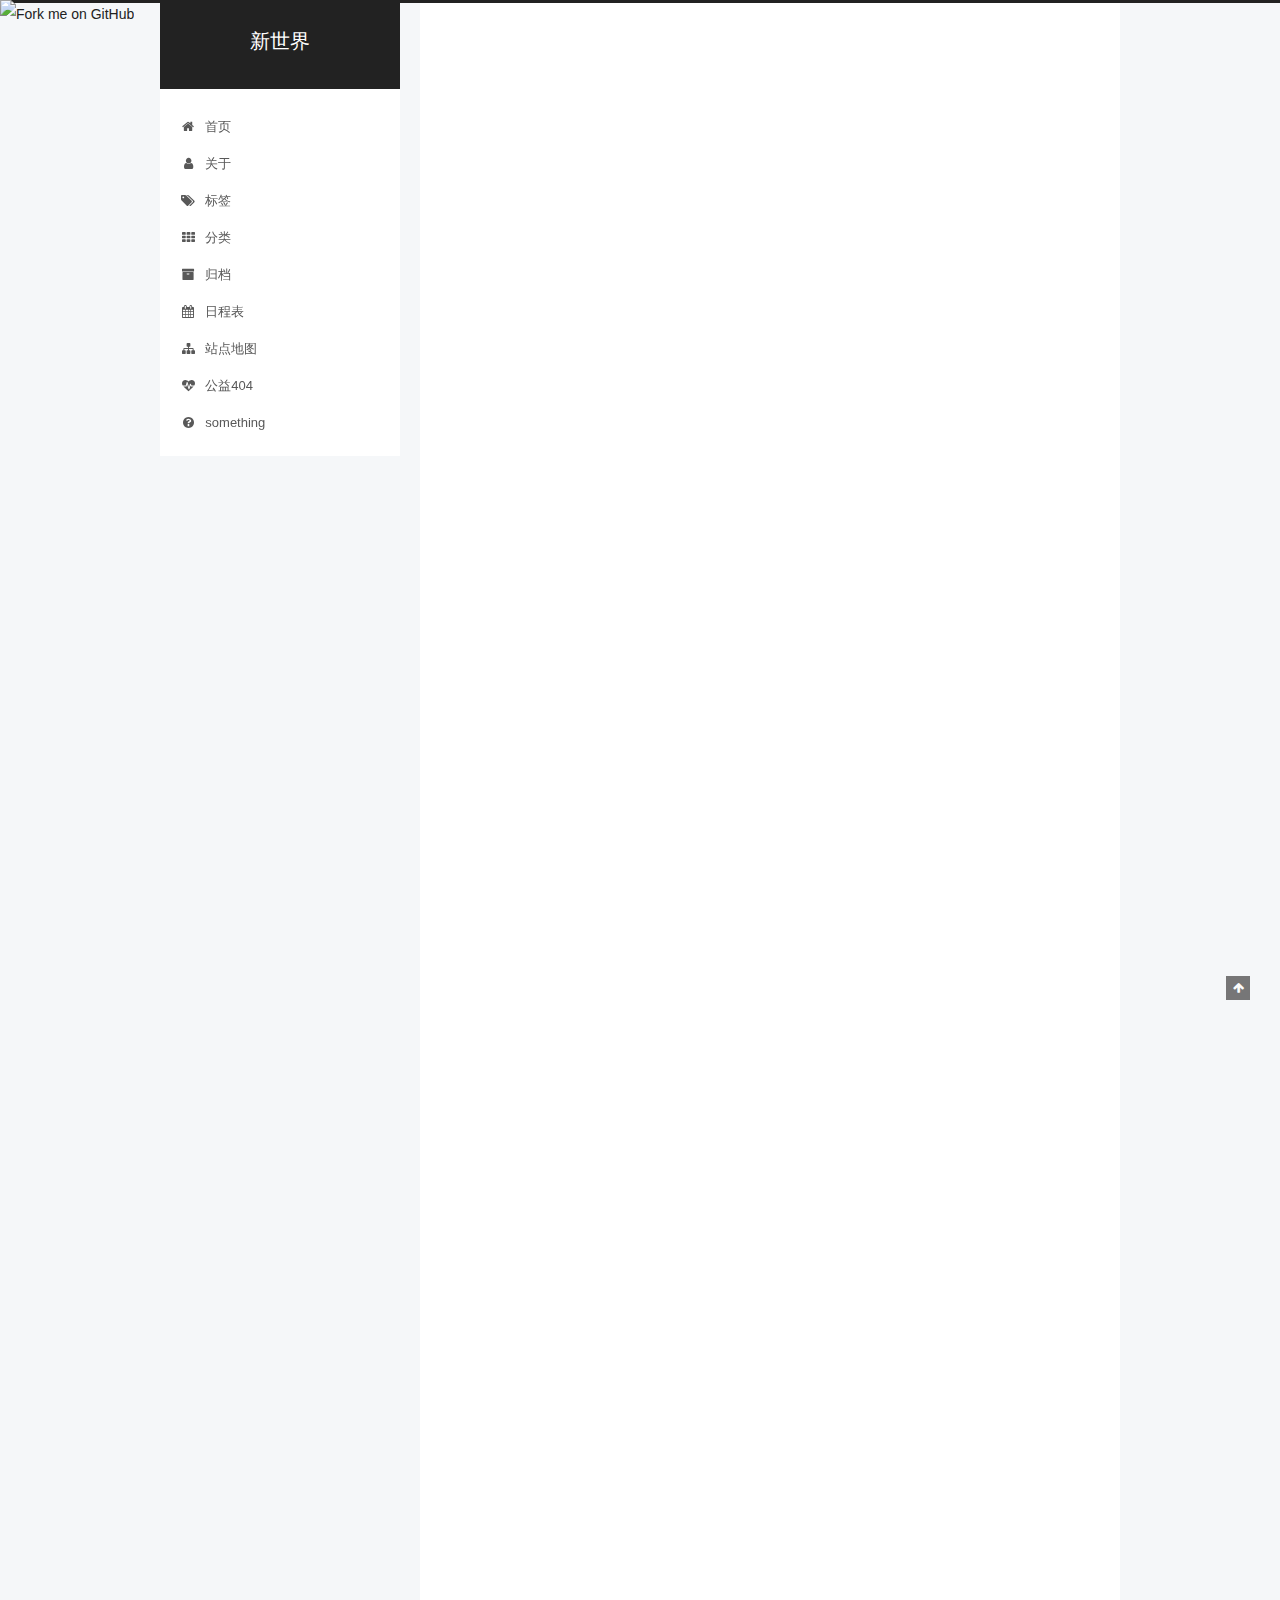
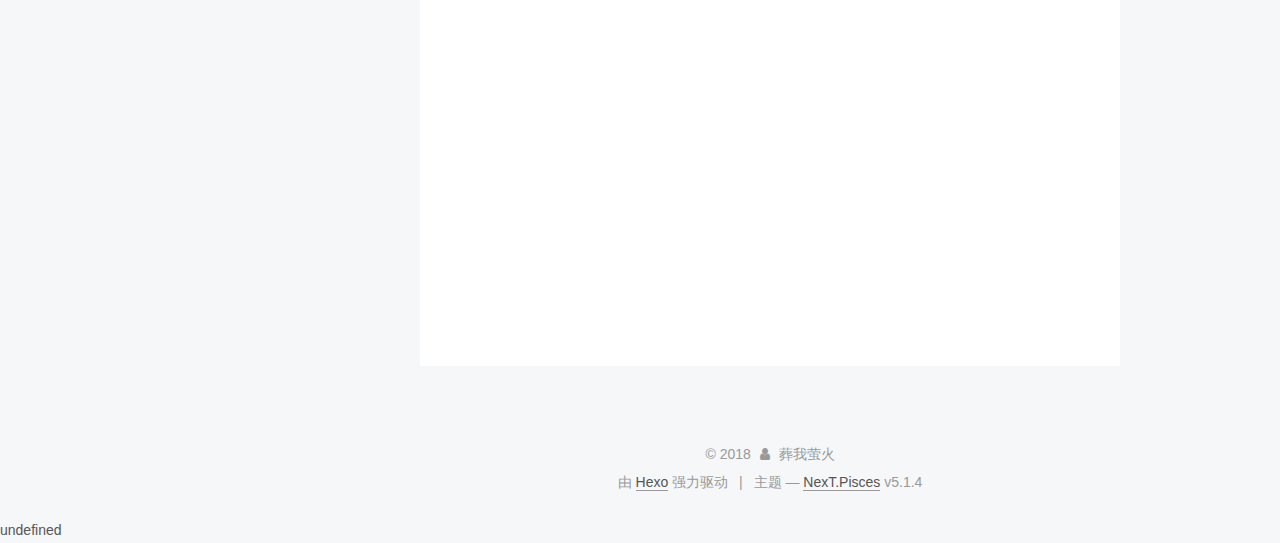
==== commit ee5f55cf: "Site updated: 2018-05-17 23:48:10" ====
--- a/index.html
+++ b/index.html
@@ -80,12 +80,12 @@
 
 
 <meta property="og:type" content="website">
-<meta property="og:title" content="葬我萤火">
+<meta property="og:title" content="新世界">
 <meta property="og:url" content="http://yoursite.com/index.html">
-<meta property="og:site_name" content="葬我萤火">
+<meta property="og:site_name" content="新世界">
 <meta property="og:locale" content="zh-Hans">
 <meta name="twitter:card" content="summary">
-<meta name="twitter:title" content="葬我萤火">
+<meta name="twitter:title" content="新世界">
 
 
 
@@ -121,7 +121,7 @@
 
 
 
-  <title>葬我萤火</title>
+  <title>新世界</title>
   
 
 
@@ -142,7 +142,12 @@
 
   <div class="container sidebar-position-left 
   page-home">
-    <div class="headband"></div>
+    <div class="headband">
+    <a href="https://github.com/you">
+    <img style="position: absolute; top: 0; left: 0; border: 0;"
+    src="https://s3.amazonaws.com/github/ribbons/forkme_left_red_aa0000.png"
+    alt="Fork me on GitHub"></a>
+    </div>
 
     <header id="header" class="header" itemscope itemtype="http://schema.org/WPHeader">
       <div class="header-inner"><div class="site-brand-wrapper">
@@ -152,7 +157,7 @@
     <div class="custom-logo-site-title">
       <a href="/"  class="brand" rel="start">
         <span class="logo-line-before"><i></i></span>
-        <span class="site-title">葬我萤火</span>
+        <span class="site-title">新世界</span>
         <span class="logo-line-after"><i></i></span>
       </a>
     </div>
@@ -187,12 +192,72 @@
         </li>
       
         
+        <li class="menu-item menu-item-about">
+          <a href="/about/" rel="section">
+            
+              <i class="menu-item-icon fa fa-fw fa-user"></i> <br />
+            
+            关于
+          </a>
+        </li>
+      
+        
+        <li class="menu-item menu-item-tags">
+          <a href="/tags/" rel="section">
+            
+              <i class="menu-item-icon fa fa-fw fa-tags"></i> <br />
+            
+            标签
+          </a>
+        </li>
+      
+        
+        <li class="menu-item menu-item-categories">
+          <a href="/categories/" rel="section">
+            
+              <i class="menu-item-icon fa fa-fw fa-th"></i> <br />
+            
+            分类
+          </a>
+        </li>
+      
+        
         <li class="menu-item menu-item-archives">
           <a href="/archives/" rel="section">
             
               <i class="menu-item-icon fa fa-fw fa-archive"></i> <br />
             
             归档
+          </a>
+        </li>
+      
+        
+        <li class="menu-item menu-item-schedule">
+          <a href="/schedule/" rel="section">
+            
+              <i class="menu-item-icon fa fa-fw fa-calendar"></i> <br />
+            
+            日程表
+          </a>
+        </li>
+      
+        
+        <li class="menu-item menu-item-sitemap">
+          <a href="/sitemap.xml" rel="section">
+            
+              <i class="menu-item-icon fa fa-fw fa-sitemap"></i> <br />
+            
+            站点地图
+          </a>
+        </li>
+      
+        
+        <li class="menu-item menu-item-commonweal">
+          <a href="/404/" rel="section">
+            
+              <i class="menu-item-icon fa fa-fw fa-heartbeat"></i> <br />
+            
+            公益404
           </a>
         </li>
       
@@ -242,13 +307,13 @@
     <link itemprop="mainEntityOfPage" href="http://yoursite.com/2018/05/17/new file/">
 
     <span hidden itemprop="author" itemscope itemtype="http://schema.org/Person">
-      <meta itemprop="name" content="John Doe">
+      <meta itemprop="name" content="葬我萤火">
       <meta itemprop="description" content="">
       <meta itemprop="image" content="/images/touxiang.jpg">
     </span>
 
     <span hidden itemprop="publisher" itemscope itemtype="http://schema.org/Organization">
-      <meta itemprop="name" content="葬我萤火">
+      <meta itemprop="name" content="新世界">
     </span>
 
     
@@ -365,13 +430,13 @@
     <link itemprop="mainEntityOfPage" href="http://yoursite.com/2018/05/17/article-title/">
 
     <span hidden itemprop="author" itemscope itemtype="http://schema.org/Person">
-      <meta itemprop="name" content="John Doe">
+      <meta itemprop="name" content="葬我萤火">
       <meta itemprop="description" content="">
       <meta itemprop="image" content="/images/touxiang.jpg">
     </span>
 
     <span hidden itemprop="publisher" itemscope itemtype="http://schema.org/Organization">
-      <meta itemprop="name" content="葬我萤火">
+      <meta itemprop="name" content="新世界">
     </span>
 
     
@@ -484,13 +549,13 @@
     <link itemprop="mainEntityOfPage" href="http://yoursite.com/2018/05/15/nihao-hero/">
 
     <span hidden itemprop="author" itemscope itemtype="http://schema.org/Person">
-      <meta itemprop="name" content="John Doe">
+      <meta itemprop="name" content="葬我萤火">
       <meta itemprop="description" content="">
       <meta itemprop="image" content="/images/touxiang.jpg">
     </span>
 
     <span hidden itemprop="publisher" itemscope itemtype="http://schema.org/Organization">
-      <meta itemprop="name" content="葬我萤火">
+      <meta itemprop="name" content="新世界">
     </span>
 
     
@@ -603,13 +668,13 @@
     <link itemprop="mainEntityOfPage" href="http://yoursite.com/2018/05/14/hello-world/">
 
     <span hidden itemprop="author" itemscope itemtype="http://schema.org/Person">
-      <meta itemprop="name" content="John Doe">
+      <meta itemprop="name" content="葬我萤火">
       <meta itemprop="description" content="">
       <meta itemprop="image" content="/images/touxiang.jpg">
     </span>
 
     <span hidden itemprop="publisher" itemscope itemtype="http://schema.org/Organization">
-      <meta itemprop="name" content="葬我萤火">
+      <meta itemprop="name" content="新世界">
     </span>
 
     
@@ -752,9 +817,9 @@
             
               <img class="site-author-image" itemprop="image"
                 src="/images/touxiang.jpg"
-                alt="John Doe" />
-            
-              <p class="site-author-name" itemprop="name">John Doe</p>
+                alt="葬我萤火" />
+            
+              <p class="site-author-name" itemprop="name">葬我萤火</p>
               <p class="site-description motion-element" itemprop="description"></p>
           </div>
 
@@ -810,7 +875,7 @@
   <span class="with-love">
     <i class="fa fa-user"></i>
   </span>
-  <span class="author" itemprop="copyrightHolder">John Doe</span>
+  <span class="author" itemprop="copyrightHolder">葬我萤火</span>
 
   
 </div>
@@ -994,5 +1059,6 @@
 
   
 
-</body>
+  undefined
+<script src="/live2dw/lib/L2Dwidget.min.js?0c58a1486de42ac6cc1c59c7d98ae887"></script><script>L2Dwidget.init({"model":"wanko","bottom":-30,"pluginRootPath":"live2dw/","pluginJsPath":"lib/","pluginModelPath":"assets/"});</script></body>
 </html>
--- a/css/main.css
+++ b/css/main.css
@@ -487,8 +487,8 @@
   margin: 20px 0;
   padding: 0;
   font-size: 13px;
-  color: #c5c8c6;
-  background: #1d1f21;
+  color: #4d4d4c;
+  background: #f7f7f7;
   line-height: 1.6;
 }
 pre,
@@ -508,7 +508,7 @@
 }
 pre code {
   padding: 0;
-  color: #c5c8c6;
+  color: #4d4d4c;
   background: none;
   text-shadow: none;
 }
@@ -531,7 +531,7 @@
 }
 .highlight figcaption {
   font-size: 1em;
-  color: #c5c8c6;
+  color: #4d4d4c;
   line-height: 1em;
   margin-bottom: 1em;
 }
@@ -545,23 +545,23 @@
 }
 .highlight figcaption a {
   float: right;
-  color: #c5c8c6;
+  color: #4d4d4c;
 }
 .highlight figcaption a:hover {
-  border-bottom-color: #c5c8c6;
+  border-bottom-color: #4d4d4c;
 }
 .highlight .gutter pre {
   padding-left: 10px;
   padding-right: 10px;
-  color: #888f96;
+  color: #869194;
   text-align: right;
-  background-color: #000;
+  background-color: #eff2f3;
 }
 .highlight .code pre {
   width: 100%;
   padding-left: 10px;
   padding-right: 10px;
-  background-color: #1d1f21;
+  background-color: #f7f7f7;
 }
 .highlight .line {
   height: 20px;
@@ -579,16 +579,16 @@
   border: none;
 }
 pre .deletion {
-  background: #008000;
+  background: #fdd;
 }
 pre .addition {
-  background: #800000;
+  background: #dfd;
 }
 pre .meta {
-  color: #b294bb;
+  color: #8959a8;
 }
 pre .comment {
-  color: #969896;
+  color: #8e908c;
 }
 pre .variable,
 pre .attribute,
@@ -602,7 +602,7 @@
 pre .css .id,
 pre .css .class,
 pre .css .pseudo {
-  color: #c66;
+  color: #c82829;
 }
 pre .number,
 pre .preprocessor,
@@ -611,7 +611,7 @@
 pre .params,
 pre .constant,
 pre .command {
-  color: #de935f;
+  color: #f5871f;
 }
 pre .ruby .class .title,
 pre .css .rules .attribute,
@@ -624,11 +624,11 @@
 pre .special,
 pre .number,
 pre .formula {
-  color: #b5bd68;
+  color: #718c00;
 }
 pre .title,
 pre .css .hexcolor {
-  color: #8abeb7;
+  color: #3e999f;
 }
 pre .function,
 pre .python .decorator,
@@ -638,11 +638,11 @@
 pre .perl .sub,
 pre .javascript .title,
 pre .coffeescript .title {
-  color: #81a2be;
+  color: #4271ae;
 }
 pre .keyword,
 pre .javascript .function {
-  color: #b294bb;
+  color: #8959a8;
 }
 .full-image.full-image.full-image.full-image {
   border: none;
@@ -1823,7 +1823,7 @@
   width: 4px;
   height: 4px;
   border-radius: 50%;
-  background: #6b113d;
+  background: #1aff0a;
 }
 .links-of-blogroll {
   font-size: 13px;
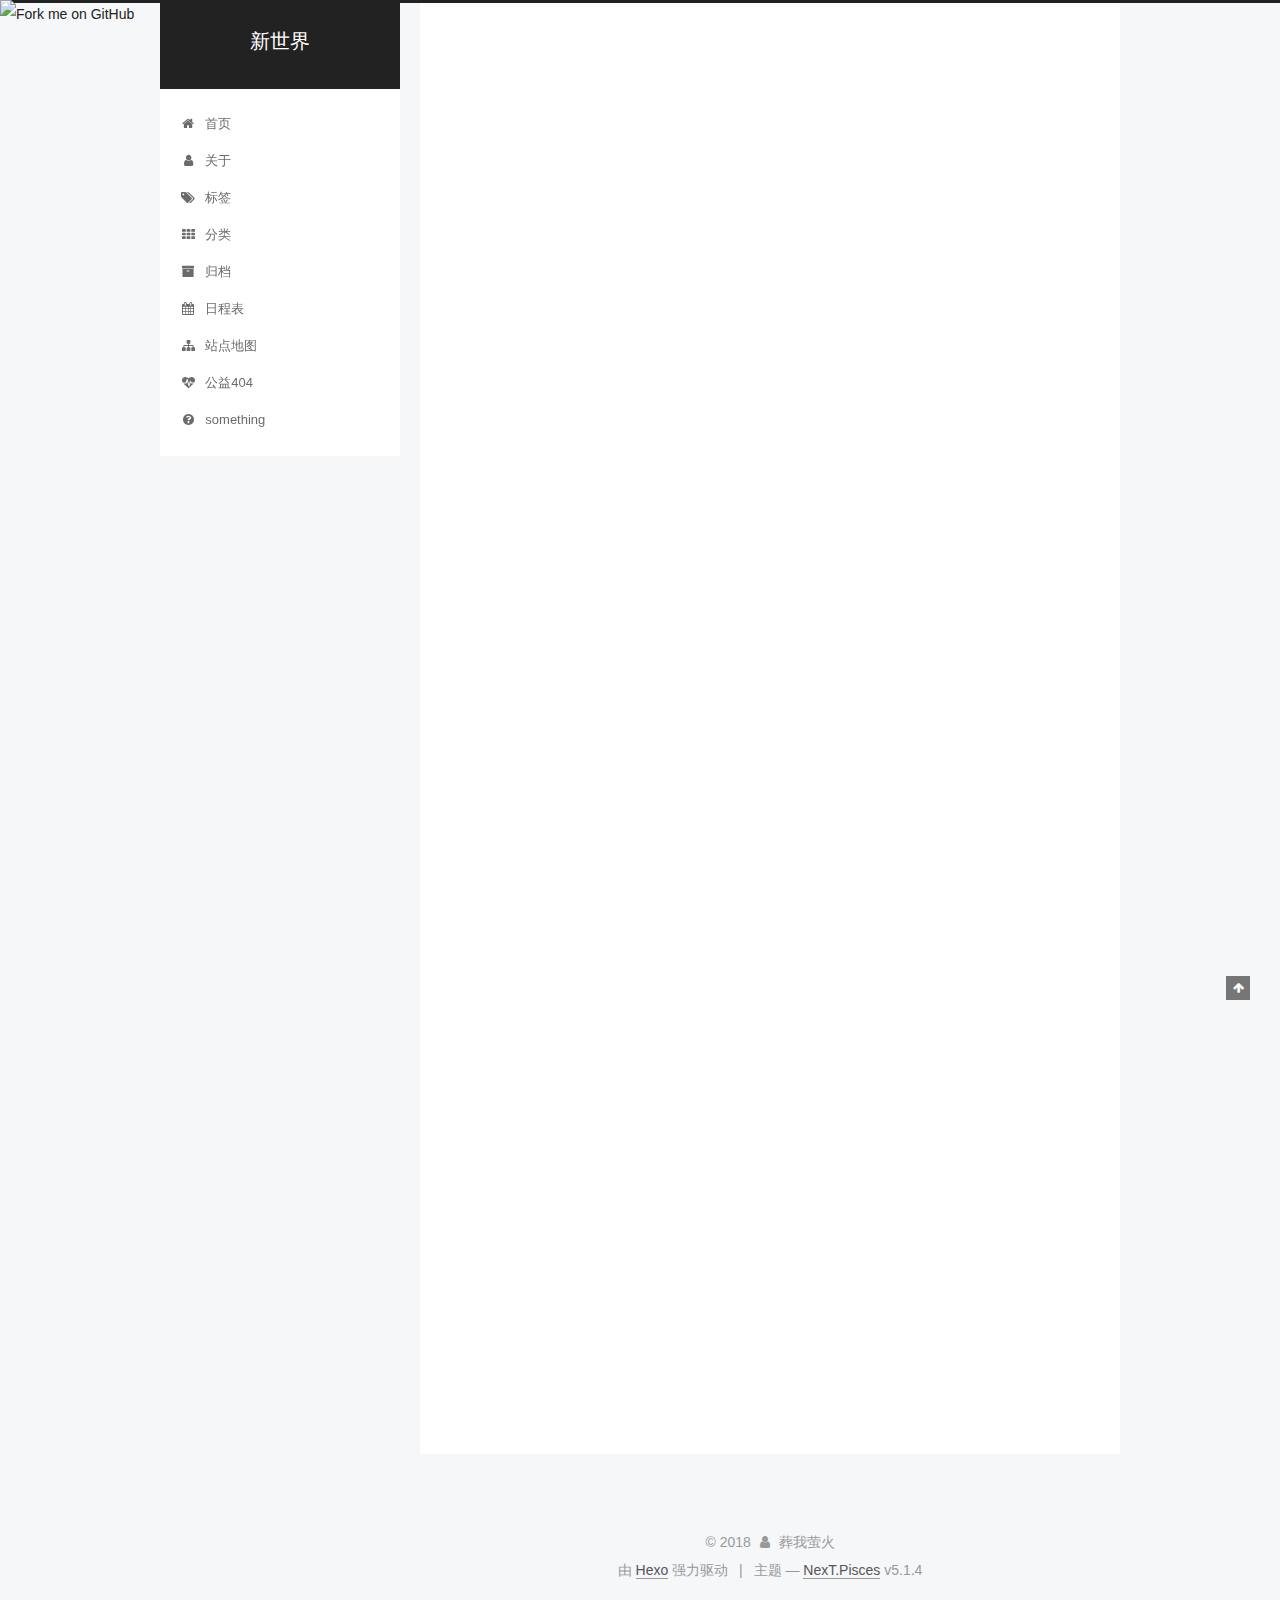
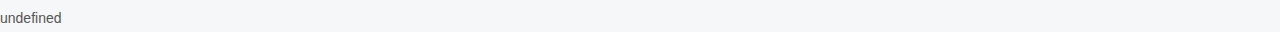
==== commit 16578afc: "Site updated: 2018-05-18 00:08:03" ====
--- a/index.html
+++ b/index.html
@@ -304,7 +304,7 @@
   
   
   <div class="post-block">
-    <link itemprop="mainEntityOfPage" href="http://yoursite.com/2018/05/17/new file/">
+    <link itemprop="mainEntityOfPage" href="http://yoursite.com/2018/05/18/你好博客/">
 
     <span hidden itemprop="author" itemscope itemtype="http://schema.org/Person">
       <meta itemprop="name" content="葬我萤火">
@@ -323,7 +323,7 @@
         
           <h1 class="post-title" itemprop="name headline">
                 
-                <a class="post-title-link" href="/2018/05/17/new file/" itemprop="url">未命名</a></h1>
+                <a class="post-title-link" href="/2018/05/18/你好博客/" itemprop="url">未命名</a></h1>
         
 
         <div class="post-meta">
@@ -335,8 +335,8 @@
               
                 <span class="post-meta-item-text">发表于</span>
               
-              <time title="创建于" itemprop="dateCreated datePublished" datetime="2018-05-17T21:44:23+08:00">
-                2018-05-17
+              <time title="创建于" itemprop="dateCreated datePublished" datetime="2018-05-18T00:05:17+08:00">
+                2018-05-18
               </time>
             
 
@@ -375,249 +375,7 @@
       
         
           
-            <h1 id="title"><a href="#title" class="headerlink" title="title"></a>title</h1><h2 id="erji"><a href="#erji" class="headerlink" title="erji"></a>erji</h2><hr>
-<blockquote>
-<p>wenzi<br>sdkashdlah<code>dsfsdf</code></p>
-</blockquote>
-
-          
-        
-      
-    </div>
-    
-    
-    
-
-    
-
-    
-
-    
-
-    <footer class="post-footer">
-      
-
-      
-
-      
-
-      
-      
-        <div class="post-eof"></div>
-      
-    </footer>
-  </div>
-  
-  
-  
-  </article>
-
-
-    
-      
-
-  
-
-  
-  
-  
-
-  <article class="post post-type-normal" itemscope itemtype="http://schema.org/Article">
-  
-  
-  
-  <div class="post-block">
-    <link itemprop="mainEntityOfPage" href="http://yoursite.com/2018/05/17/article-title/">
-
-    <span hidden itemprop="author" itemscope itemtype="http://schema.org/Person">
-      <meta itemprop="name" content="葬我萤火">
-      <meta itemprop="description" content="">
-      <meta itemprop="image" content="/images/touxiang.jpg">
-    </span>
-
-    <span hidden itemprop="publisher" itemscope itemtype="http://schema.org/Organization">
-      <meta itemprop="name" content="新世界">
-    </span>
-
-    
-      <header class="post-header">
-
-        
-        
-          <h1 class="post-title" itemprop="name headline">
-                
-                <a class="post-title-link" href="/2018/05/17/article-title/" itemprop="url">article title</a></h1>
-        
-
-        <div class="post-meta">
-          <span class="post-time">
-            
-              <span class="post-meta-item-icon">
-                <i class="fa fa-calendar-o"></i>
-              </span>
-              
-                <span class="post-meta-item-text">发表于</span>
-              
-              <time title="创建于" itemprop="dateCreated datePublished" datetime="2018-05-17T20:07:05+08:00">
-                2018-05-17
-              </time>
-            
-
-            
-
-            
-          </span>
-
-          
-
-          
-            
-          
-
-          
-          
-
-          
-
-          
-
-          
-
-        </div>
-      </header>
-    
-
-    
-    
-    
-    <div class="post-body" itemprop="articleBody">
-
-      
-      
-
-      
-        
-          
-            
-          
-        
-      
-    </div>
-    
-    
-    
-
-    
-
-    
-
-    
-
-    <footer class="post-footer">
-      
-
-      
-
-      
-
-      
-      
-        <div class="post-eof"></div>
-      
-    </footer>
-  </div>
-  
-  
-  
-  </article>
-
-
-    
-      
-
-  
-
-  
-  
-  
-
-  <article class="post post-type-normal" itemscope itemtype="http://schema.org/Article">
-  
-  
-  
-  <div class="post-block">
-    <link itemprop="mainEntityOfPage" href="http://yoursite.com/2018/05/15/nihao-hero/">
-
-    <span hidden itemprop="author" itemscope itemtype="http://schema.org/Person">
-      <meta itemprop="name" content="葬我萤火">
-      <meta itemprop="description" content="">
-      <meta itemprop="image" content="/images/touxiang.jpg">
-    </span>
-
-    <span hidden itemprop="publisher" itemscope itemtype="http://schema.org/Organization">
-      <meta itemprop="name" content="新世界">
-    </span>
-
-    
-      <header class="post-header">
-
-        
-        
-          <h1 class="post-title" itemprop="name headline">
-                
-                <a class="post-title-link" href="/2018/05/15/nihao-hero/" itemprop="url">nihao,hero</a></h1>
-        
-
-        <div class="post-meta">
-          <span class="post-time">
-            
-              <span class="post-meta-item-icon">
-                <i class="fa fa-calendar-o"></i>
-              </span>
-              
-                <span class="post-meta-item-text">发表于</span>
-              
-              <time title="创建于" itemprop="dateCreated datePublished" datetime="2018-05-15T00:32:30+08:00">
-                2018-05-15
-              </time>
-            
-
-            
-
-            
-          </span>
-
-          
-
-          
-            
-          
-
-          
-          
-
-          
-
-          
-
-          
-
-        </div>
-      </header>
-    
-
-    
-    
-    
-    <div class="post-body" itemprop="articleBody">
-
-      
-      
-
-      
-        
-          
-            
+            <h1 id="你好，属于我自己的博客"><a href="#你好，属于我自己的博客" class="headerlink" title="你好，属于我自己的博客"></a>你好，属于我自己的博客</h1><h2 id="今天终于把博客建好了，贼开心，以后一定好好敲代码，好好写好博客！"><a href="#今天终于把博客建好了，贼开心，以后一定好好敲代码，好好写好博客！" class="headerlink" title="今天终于把博客建好了，贼开心，以后一定好好敲代码，好好写好博客！"></a>今天终于把博客建好了，贼开心，以后一定好好敲代码，好好写好博客！</h2>
           
         
       
@@ -830,7 +588,7 @@
               
                 <a href="/archives/">
               
-                  <span class="site-state-item-count">4</span>
+                  <span class="site-state-item-count">2</span>
                   <span class="site-state-item-name">日志</span>
                 </a>
               </div>
--- a/css/main.css
+++ b/css/main.css
@@ -1823,7 +1823,7 @@
   width: 4px;
   height: 4px;
   border-radius: 50%;
-  background: #1aff0a;
+  background: #0b25db;
 }
 .links-of-blogroll {
   font-size: 13px;
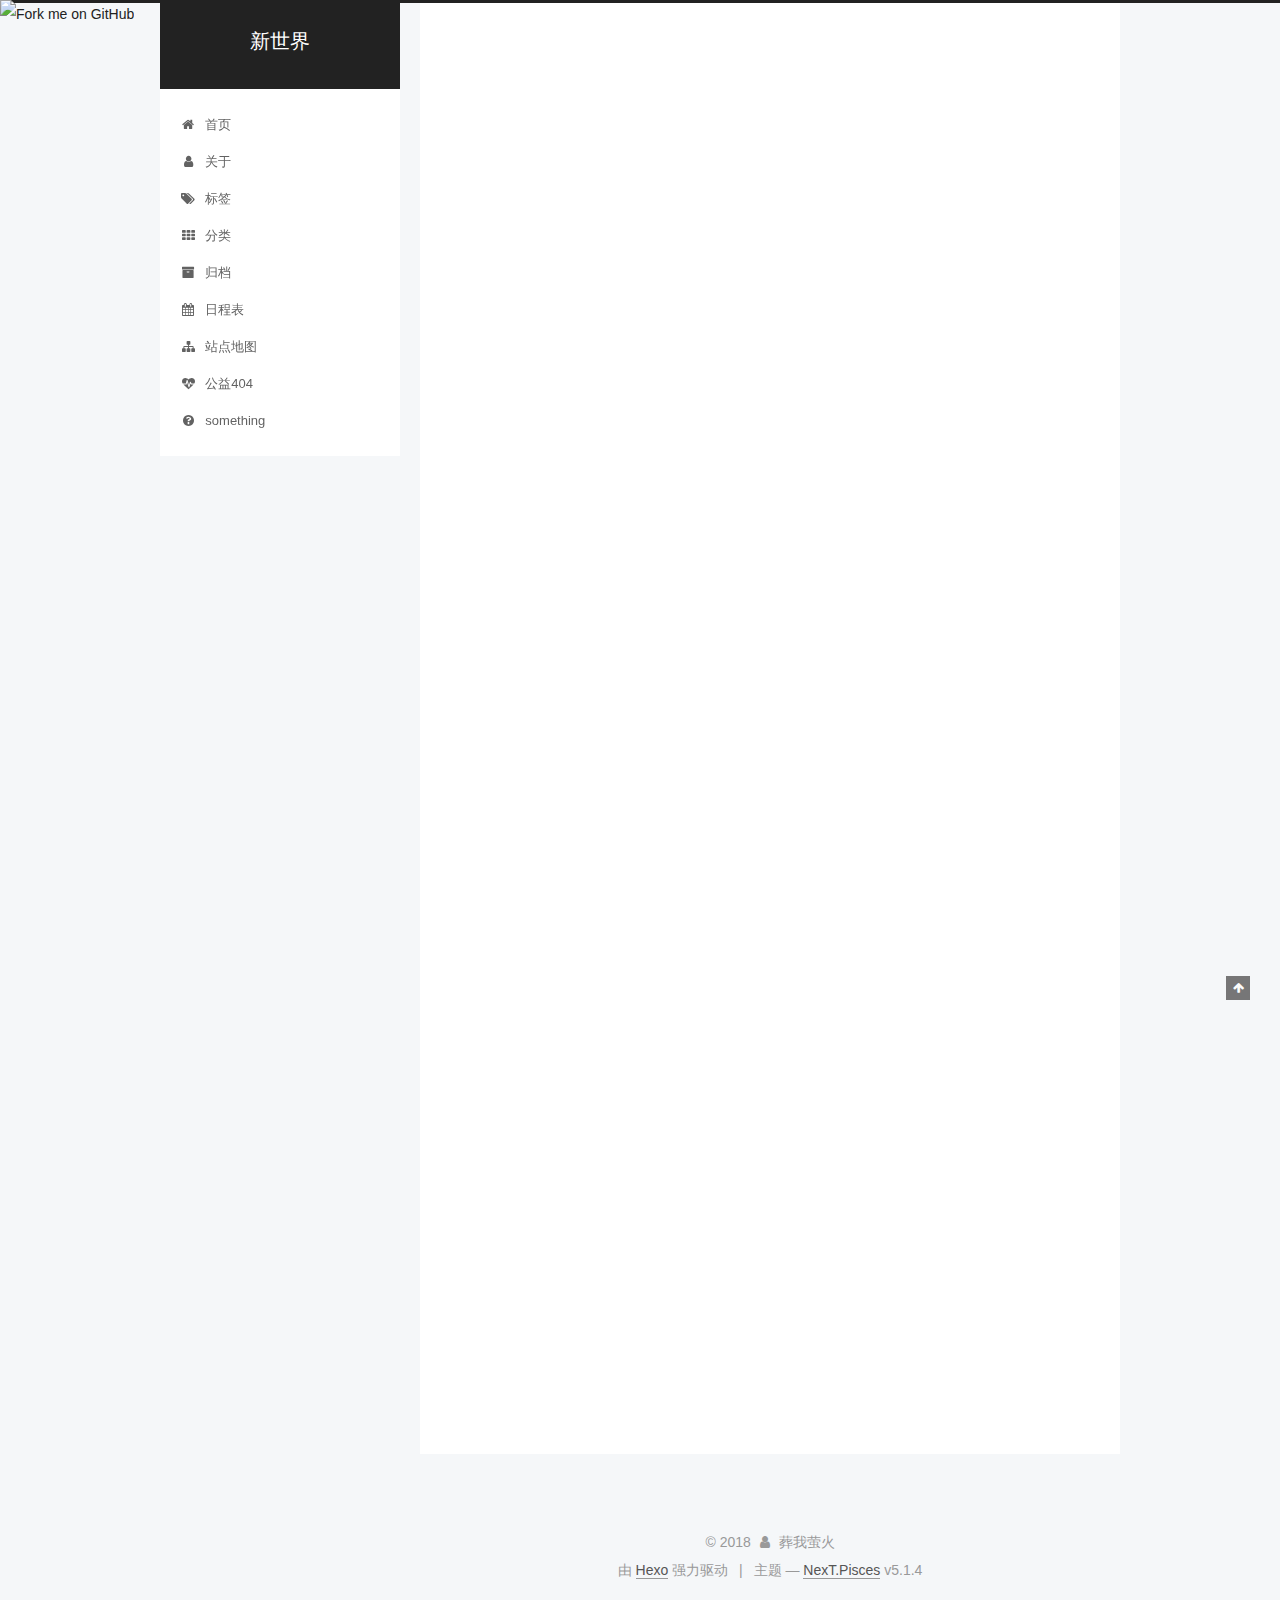
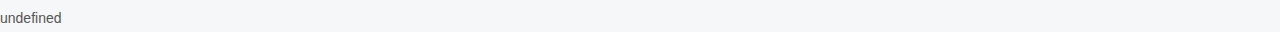
==== commit 0b0e5ef9: "Site updated: 2018-05-18 00:11:41" ====
--- a/index.html
+++ b/index.html
@@ -304,7 +304,7 @@
   
   
   <div class="post-block">
-    <link itemprop="mainEntityOfPage" href="http://yoursite.com/2018/05/18/你好博客/">
+    <link itemprop="mainEntityOfPage" href="http://yoursite.com/2018/05/18/nihao/">
 
     <span hidden itemprop="author" itemscope itemtype="http://schema.org/Person">
       <meta itemprop="name" content="葬我萤火">
@@ -323,7 +323,7 @@
         
           <h1 class="post-title" itemprop="name headline">
                 
-                <a class="post-title-link" href="/2018/05/18/你好博客/" itemprop="url">未命名</a></h1>
+                <a class="post-title-link" href="/2018/05/18/nihao/" itemprop="url">未命名</a></h1>
         
 
         <div class="post-meta">
--- a/css/main.css
+++ b/css/main.css
@@ -1823,7 +1823,7 @@
   width: 4px;
   height: 4px;
   border-radius: 50%;
-  background: #0b25db;
+  background: #2217e9;
 }
 .links-of-blogroll {
   font-size: 13px;
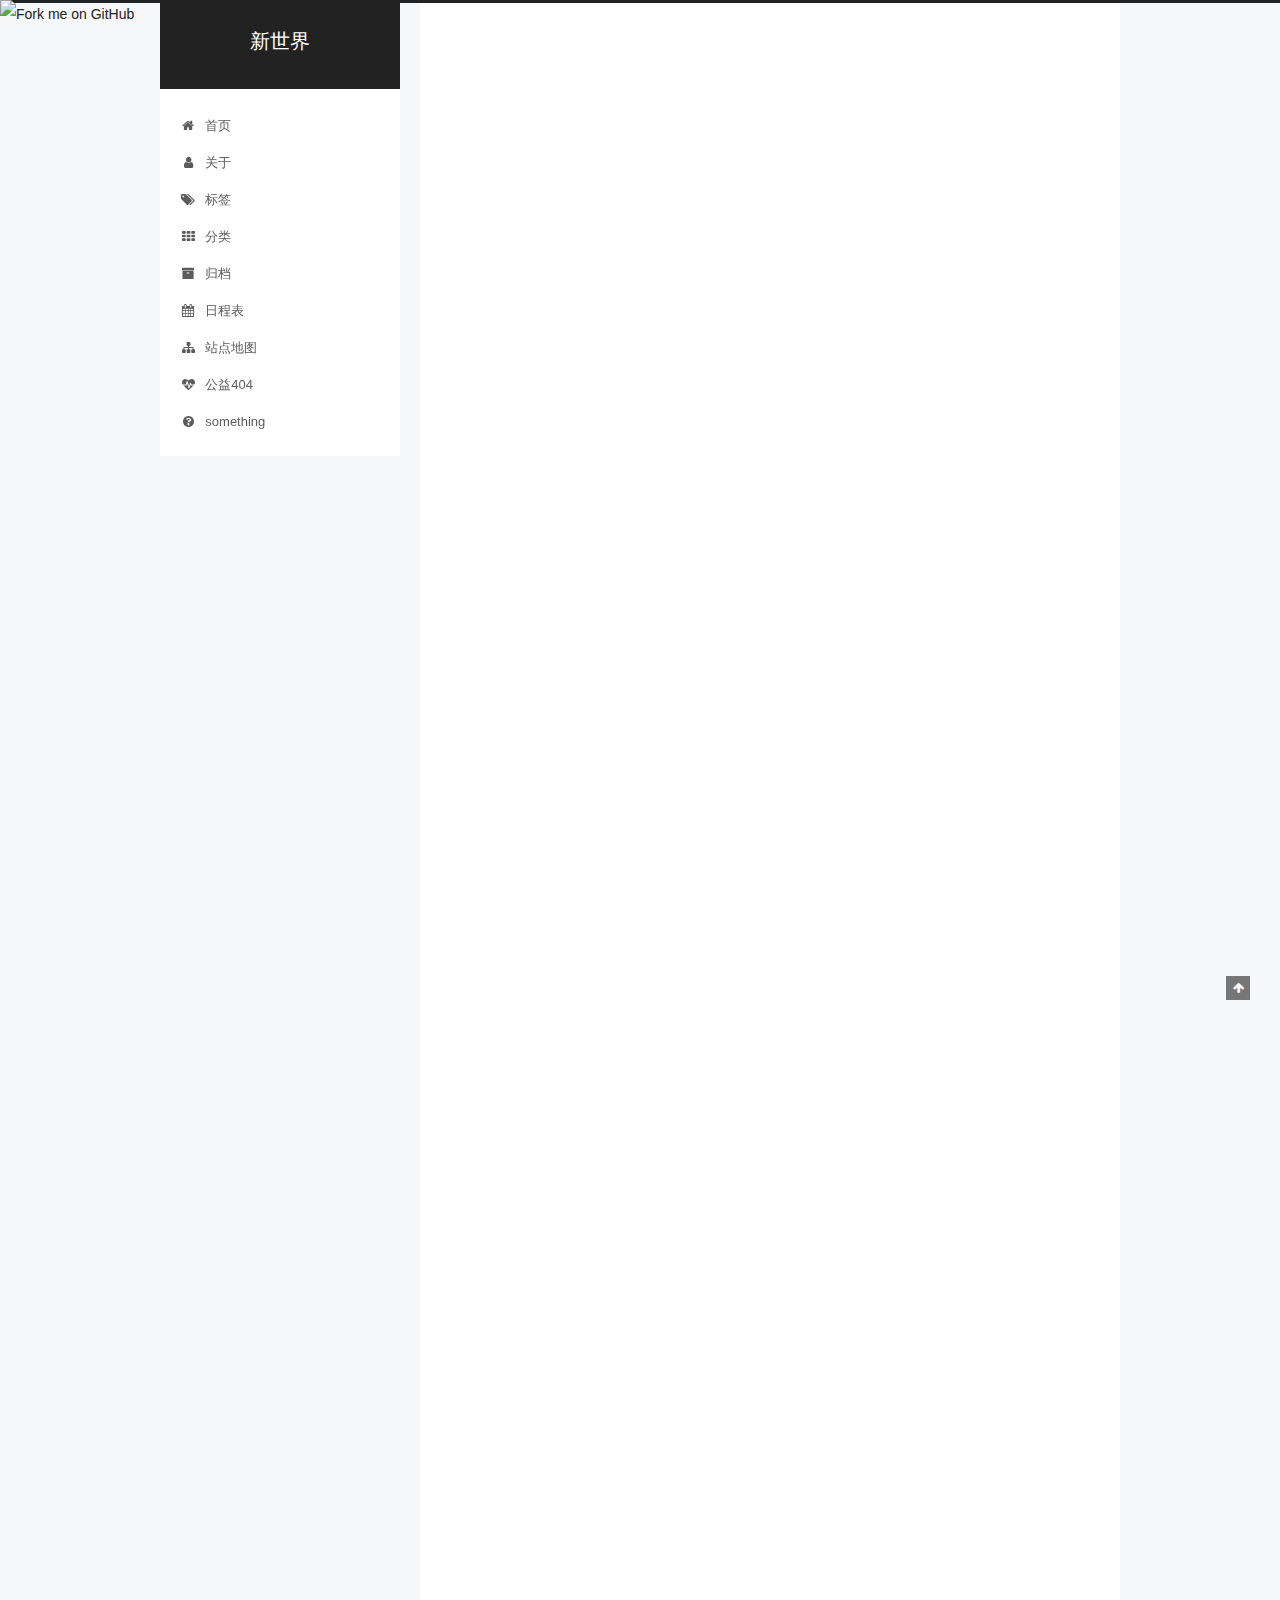
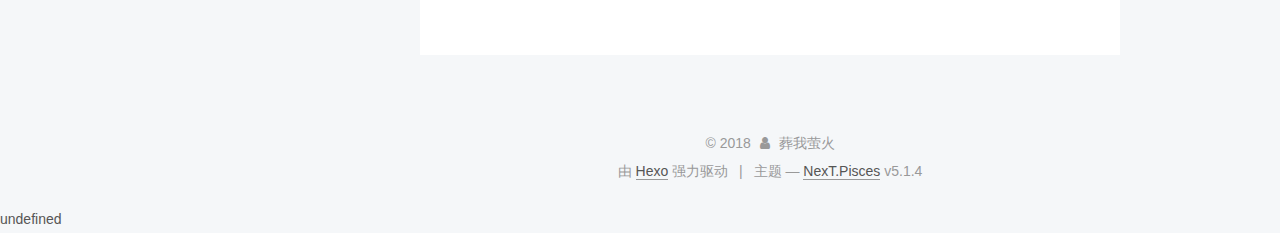
==== commit 141a6308: "Site updated: 2018-05-18 00:17:06" ====
--- a/index.html
+++ b/index.html
@@ -304,6 +304,125 @@
   
   
   <div class="post-block">
+    <link itemprop="mainEntityOfPage" href="http://yoursite.com/2018/05/18/你好/">
+
+    <span hidden itemprop="author" itemscope itemtype="http://schema.org/Person">
+      <meta itemprop="name" content="葬我萤火">
+      <meta itemprop="description" content="">
+      <meta itemprop="image" content="/images/touxiang.jpg">
+    </span>
+
+    <span hidden itemprop="publisher" itemscope itemtype="http://schema.org/Organization">
+      <meta itemprop="name" content="新世界">
+    </span>
+
+    
+      <header class="post-header">
+
+        
+        
+          <h1 class="post-title" itemprop="name headline">
+                
+                <a class="post-title-link" href="/2018/05/18/你好/" itemprop="url">未命名</a></h1>
+        
+
+        <div class="post-meta">
+          <span class="post-time">
+            
+              <span class="post-meta-item-icon">
+                <i class="fa fa-calendar-o"></i>
+              </span>
+              
+                <span class="post-meta-item-text">发表于</span>
+              
+              <time title="创建于" itemprop="dateCreated datePublished" datetime="2018-05-18T00:16:09+08:00">
+                2018-05-18
+              </time>
+            
+
+            
+
+            
+          </span>
+
+          
+
+          
+            
+          
+
+          
+          
+
+          
+
+          
+
+          
+
+        </div>
+      </header>
+    
+
+    
+    
+    
+    <div class="post-body" itemprop="articleBody">
+
+      
+      
+
+      
+        
+          
+            
+          
+        
+      
+    </div>
+    
+    
+    
+
+    
+
+    
+
+    
+
+    <footer class="post-footer">
+      
+
+      
+
+      
+
+      
+      
+        <div class="post-eof"></div>
+      
+    </footer>
+  </div>
+  
+  
+  
+  </article>
+
+
+    
+      
+
+  
+
+  
+  
+  
+
+  <article class="post post-type-normal" itemscope itemtype="http://schema.org/Article">
+  
+  
+  
+  <div class="post-block">
     <link itemprop="mainEntityOfPage" href="http://yoursite.com/2018/05/18/nihao/">
 
     <span hidden itemprop="author" itemscope itemtype="http://schema.org/Person">
@@ -588,7 +707,7 @@
               
                 <a href="/archives/">
               
-                  <span class="site-state-item-count">2</span>
+                  <span class="site-state-item-count">3</span>
                   <span class="site-state-item-name">日志</span>
                 </a>
               </div>
--- a/css/main.css
+++ b/css/main.css
@@ -1823,7 +1823,7 @@
   width: 4px;
   height: 4px;
   border-radius: 50%;
-  background: #2217e9;
+  background: #260399;
 }
 .links-of-blogroll {
   font-size: 13px;
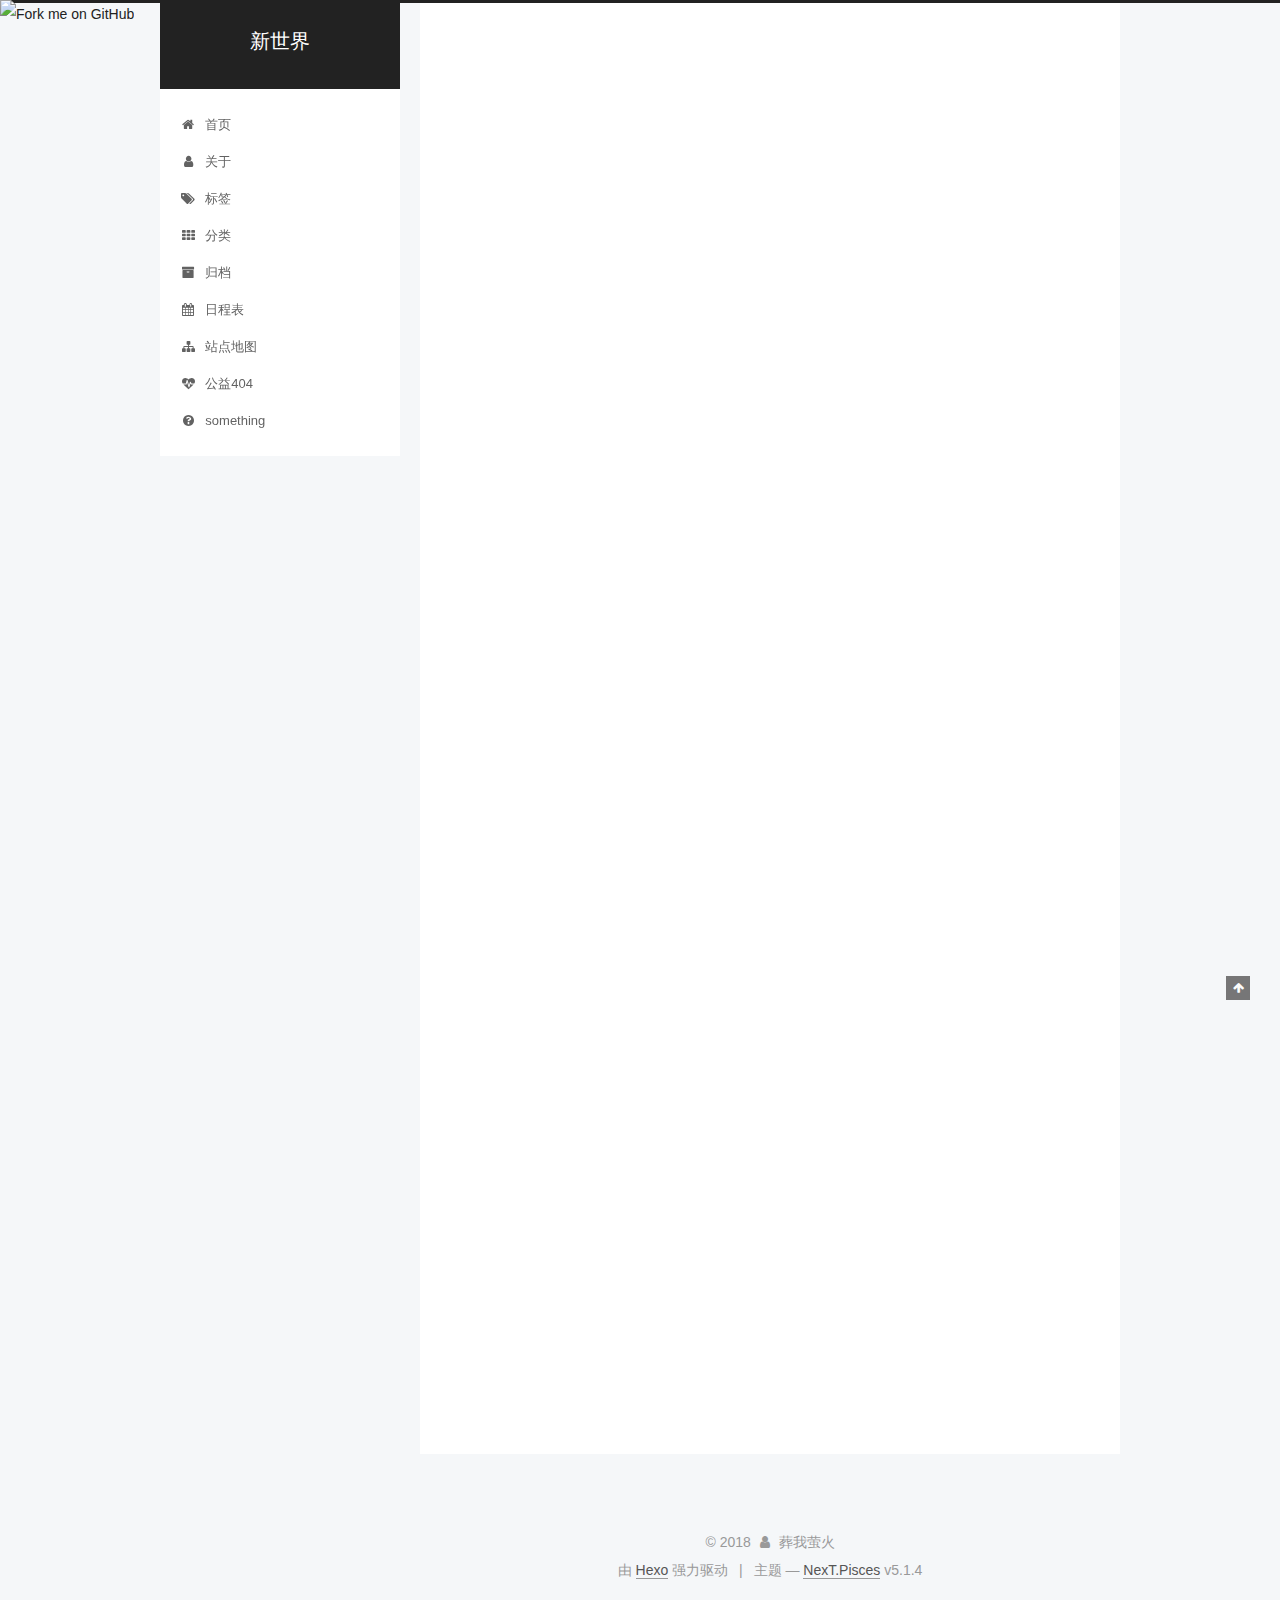
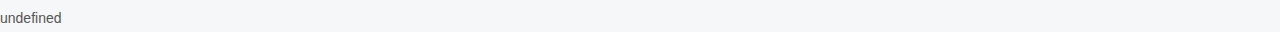
==== commit f0901ec3: "Site updated: 2018-05-18 00:23:59" ====
--- a/index.html
+++ b/index.html
@@ -304,125 +304,6 @@
   
   
   <div class="post-block">
-    <link itemprop="mainEntityOfPage" href="http://yoursite.com/2018/05/18/你好/">
-
-    <span hidden itemprop="author" itemscope itemtype="http://schema.org/Person">
-      <meta itemprop="name" content="葬我萤火">
-      <meta itemprop="description" content="">
-      <meta itemprop="image" content="/images/touxiang.jpg">
-    </span>
-
-    <span hidden itemprop="publisher" itemscope itemtype="http://schema.org/Organization">
-      <meta itemprop="name" content="新世界">
-    </span>
-
-    
-      <header class="post-header">
-
-        
-        
-          <h1 class="post-title" itemprop="name headline">
-                
-                <a class="post-title-link" href="/2018/05/18/你好/" itemprop="url">未命名</a></h1>
-        
-
-        <div class="post-meta">
-          <span class="post-time">
-            
-              <span class="post-meta-item-icon">
-                <i class="fa fa-calendar-o"></i>
-              </span>
-              
-                <span class="post-meta-item-text">发表于</span>
-              
-              <time title="创建于" itemprop="dateCreated datePublished" datetime="2018-05-18T00:16:09+08:00">
-                2018-05-18
-              </time>
-            
-
-            
-
-            
-          </span>
-
-          
-
-          
-            
-          
-
-          
-          
-
-          
-
-          
-
-          
-
-        </div>
-      </header>
-    
-
-    
-    
-    
-    <div class="post-body" itemprop="articleBody">
-
-      
-      
-
-      
-        
-          
-            
-          
-        
-      
-    </div>
-    
-    
-    
-
-    
-
-    
-
-    
-
-    <footer class="post-footer">
-      
-
-      
-
-      
-
-      
-      
-        <div class="post-eof"></div>
-      
-    </footer>
-  </div>
-  
-  
-  
-  </article>
-
-
-    
-      
-
-  
-
-  
-  
-  
-
-  <article class="post post-type-normal" itemscope itemtype="http://schema.org/Article">
-  
-  
-  
-  <div class="post-block">
     <link itemprop="mainEntityOfPage" href="http://yoursite.com/2018/05/18/nihao/">
 
     <span hidden itemprop="author" itemscope itemtype="http://schema.org/Person">
@@ -707,7 +588,7 @@
               
                 <a href="/archives/">
               
-                  <span class="site-state-item-count">3</span>
+                  <span class="site-state-item-count">2</span>
                   <span class="site-state-item-name">日志</span>
                 </a>
               </div>
--- a/css/main.css
+++ b/css/main.css
@@ -1823,7 +1823,7 @@
   width: 4px;
   height: 4px;
   border-radius: 50%;
-  background: #260399;
+  background: #fffcad;
 }
 .links-of-blogroll {
   font-size: 13px;
